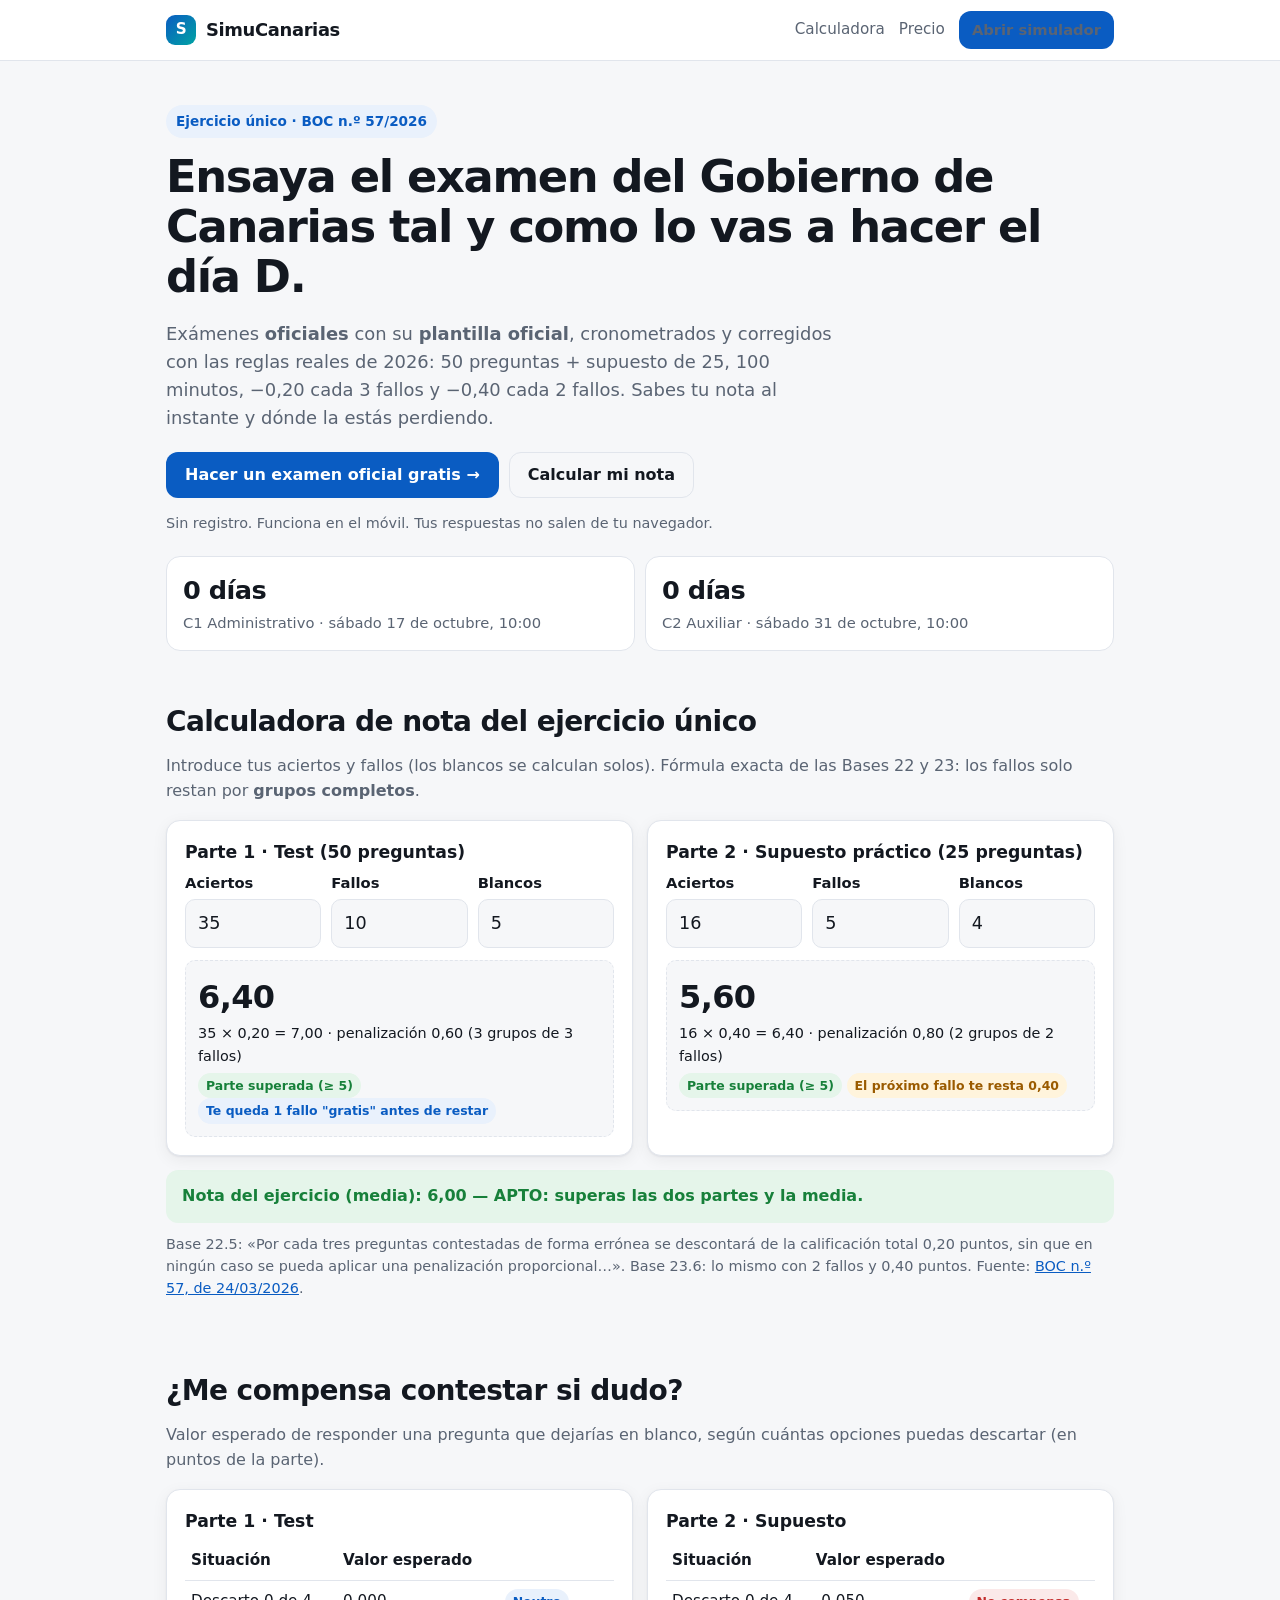
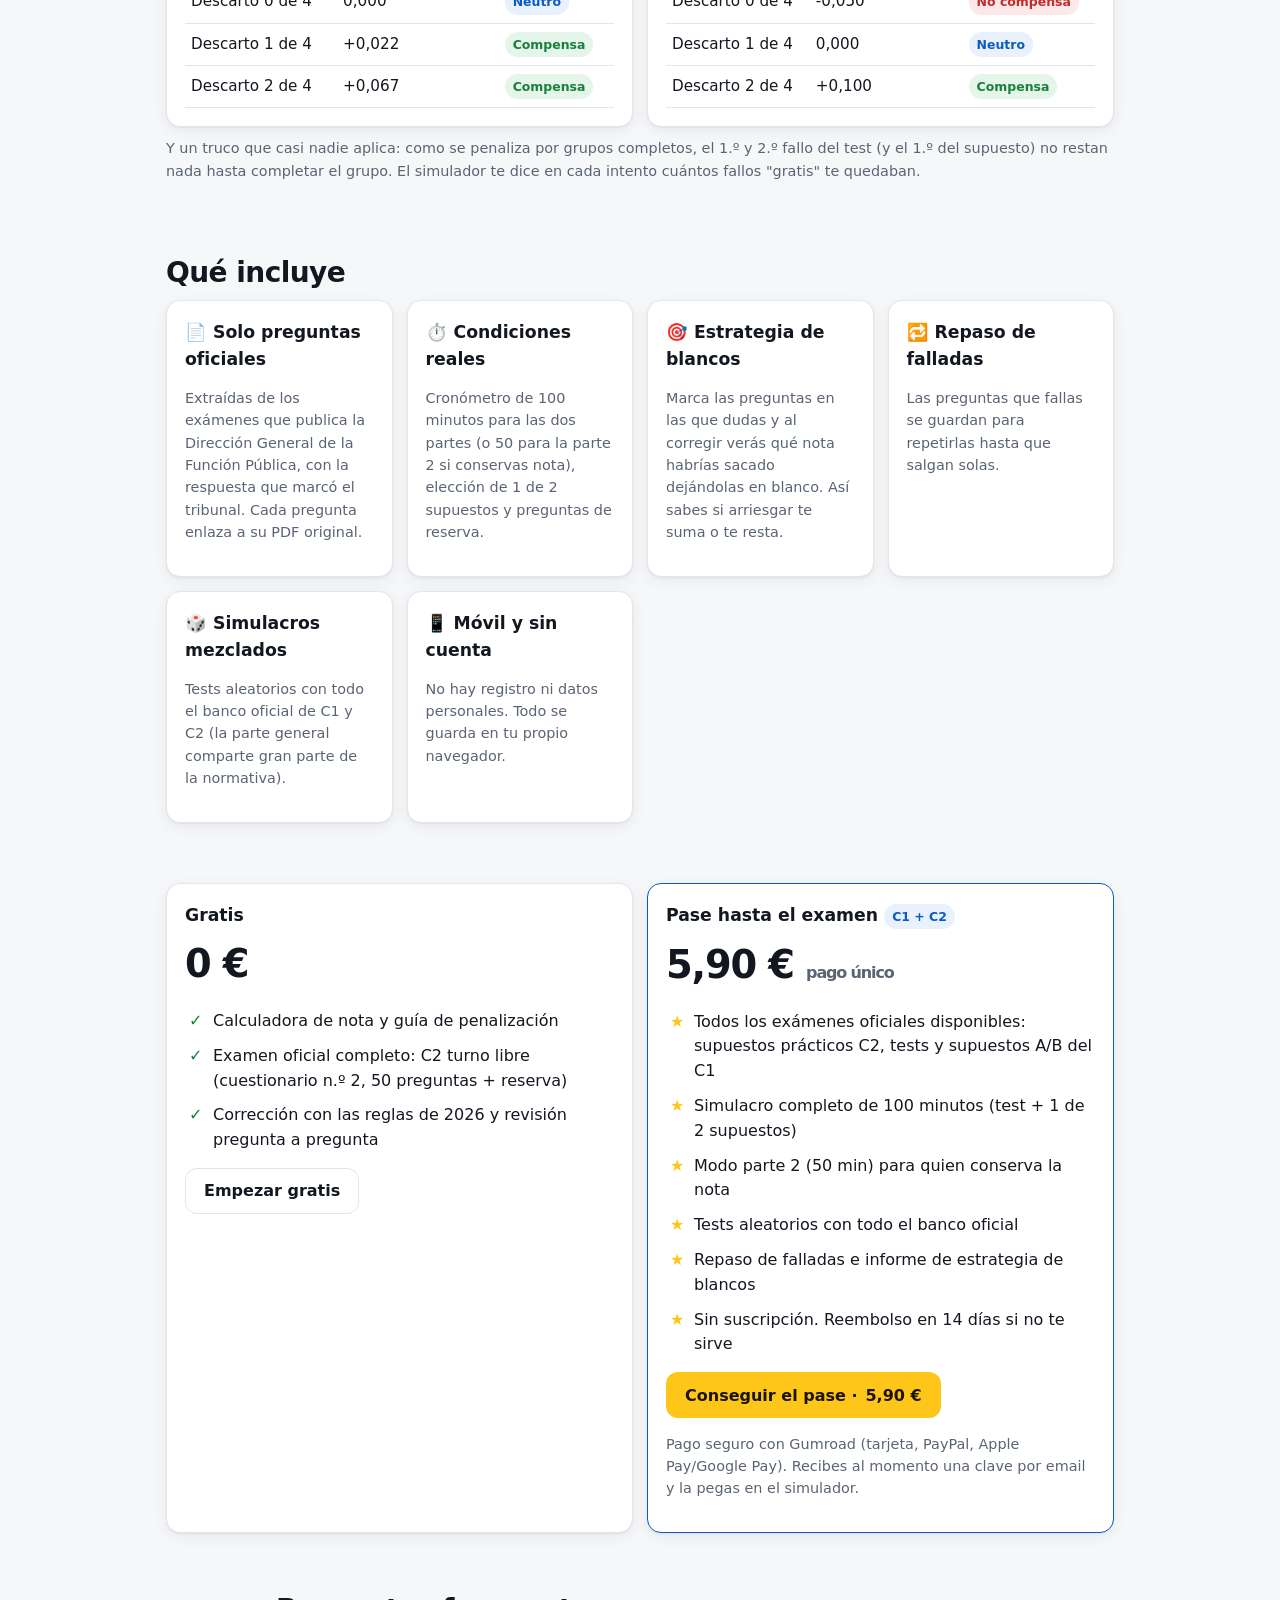
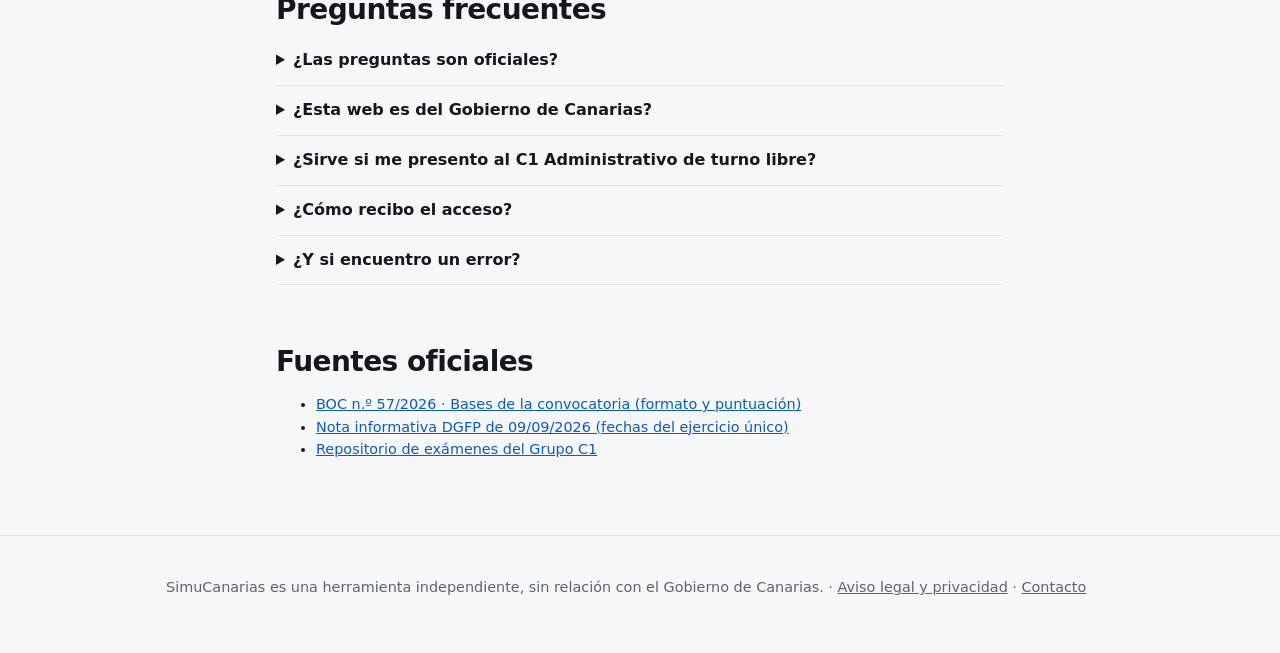
==== index.html @ 21f4b646 "SimuCanarias: simulador del ejercicio único (C1/C2 Gobierno de Canarias)" ====
<!doctype html>
<html lang="es">
<head>
<meta charset="utf-8">
<meta name="viewport" content="width=device-width, initial-scale=1">
<title>SimuCanarias · Simulacro y calculadora de nota del ejercicio único (C1 y C2 Gobierno de Canarias 2026)</title>
<meta name="description" content="Practica con exámenes oficiales del Gobierno de Canarias corregidos con las reglas reales de 2026 (BOC 57/2026): 50+25 preguntas, 100 minutos, penalización por grupos de fallos. Calculadora de nota gratis.">
<meta property="og:title" content="SimuCanarias · Simulacro del ejercicio único C1/C2 Gobierno de Canarias">
<meta property="og:description" content="Exámenes oficiales con su plantilla oficial, corregidos con las reglas reales de 2026. Calculadora de nota gratis.">
<meta property="og:type" content="website">
<meta property="og:image" content="og.png">
<link rel="icon" href="data:image/svg+xml,%3Csvg xmlns='http://www.w3.org/2000/svg' viewBox='0 0 32 32'%3E%3Crect width='32' height='32' rx='8' fill='%230a5cc2'/%3E%3Ctext x='16' y='22' font-size='16' text-anchor='middle' fill='white' font-family='Arial' font-weight='bold'%3ES%3C/text%3E%3C/svg%3E">
<link rel="stylesheet" href="assets/style.css">
</head>
<body>
<header class="site">
  <div class="wrap">
    <a class="logo" href="./"><span class="logo-mark">S</span>SimuCanarias</a>
    <nav class="top">
      <a href="#calculadora" class="hide-sm">Calculadora</a>
      <a href="#precio" class="hide-sm">Precio</a>
      <a class="btn small" href="simulador.html">Abrir simulador</a>
    </nav>
  </div>
</header>

<main>
  <section class="hero">
    <div class="wrap">
      <span class="eyebrow">Ejercicio único · BOC n.º 57/2026</span>
      <h1>Ensaya el examen del Gobierno de Canarias tal y como lo vas a hacer el día D.</h1>
      <p class="lead">Exámenes <strong>oficiales</strong> con su <strong>plantilla oficial</strong>, cronometrados y corregidos con las reglas reales de 2026: 50 preguntas + supuesto de 25, 100 minutos, −0,20 cada 3 fallos y −0,40 cada 2 fallos. Sabes tu nota al instante y dónde la estás perdiendo.</p>
      <div class="cta-row">
        <a class="btn" id="cta-free" href="simulador.html">Hacer un examen oficial gratis →</a>
        <a class="btn ghost" href="#calculadora">Calcular mi nota</a>
      </div>
      <p class="small muted">Sin registro. Funciona en el móvil. Tus respuestas no salen de tu navegador.</p>
      <div class="countdowns" id="countdowns"></div>
    </div>
  </section>

  <section class="block" id="calculadora">
    <div class="wrap">
      <h2>Calculadora de nota del ejercicio único</h2>
      <p class="muted">Introduce tus aciertos y fallos (los blancos se calculan solos). Fórmula exacta de las Bases 22 y 23: los fallos solo restan por <strong>grupos completos</strong>.</p>
      <div class="grid2">
        <div class="card calc">
          <h3>Parte 1 · Test (50 preguntas)</h3>
          <div class="row">
            <div><label for="a1">Aciertos</label><input id="a1" type="number" min="0" max="50" value="35" inputmode="numeric"></div>
            <div><label for="f1">Fallos</label><input id="f1" type="number" min="0" max="50" value="10" inputmode="numeric"></div>
            <div><label>Blancos</label><input id="b1" type="number" disabled></div>
          </div>
          <div class="out" id="o1"></div>
        </div>
        <div class="card calc">
          <h3>Parte 2 · Supuesto práctico (25 preguntas)</h3>
          <div class="row">
            <div><label for="a2">Aciertos</label><input id="a2" type="number" min="0" max="25" value="16" inputmode="numeric"></div>
            <div><label for="f2">Fallos</label><input id="f2" type="number" min="0" max="25" value="5" inputmode="numeric"></div>
            <div><label>Blancos</label><input id="b2" type="number" disabled></div>
          </div>
          <div class="out" id="o2"></div>
        </div>
      </div>
      <div class="verdict" id="verdict"></div>
      <p class="small muted" style="margin-top:10px">Base 22.5: «Por cada tres preguntas contestadas de forma errónea se descontará de la calificación total 0,20 puntos, sin que en ningún caso se pueda aplicar una penalización proporcional…». Base 23.6: lo mismo con 2 fallos y 0,40 puntos. Fuente: <a href="https://sede.gobiernodecanarias.org/boc/boc-a-2026-057-948.pdf" target="_blank" rel="noopener">BOC n.º 57, de 24/03/2026</a>.</p>
    </div>
  </section>

  <section class="block">
    <div class="wrap">
      <h2>¿Me compensa contestar si dudo?</h2>
      <p class="muted">Valor esperado de responder una pregunta que dejarías en blanco, según cuántas opciones puedas descartar (en puntos de la parte).</p>
      <div class="grid2">
        <div class="card"><h3>Parte 1 · Test</h3><table class="ev" id="ev1"></table></div>
        <div class="card"><h3>Parte 2 · Supuesto</h3><table class="ev" id="ev2"></table></div>
      </div>
      <p class="small muted" style="margin-top:10px">Y un truco que casi nadie aplica: como se penaliza por grupos completos, el 1.º y 2.º fallo del test (y el 1.º del supuesto) no restan nada hasta completar el grupo. El simulador te dice en cada intento cuántos fallos "gratis" te quedaban.</p>
    </div>
  </section>

  <section class="block">
    <div class="wrap">
      <h2>Qué incluye</h2>
      <div class="grid3">
        <div class="card"><h3>📄 Solo preguntas oficiales</h3><p class="muted small">Extraídas de los exámenes que publica la Dirección General de la Función Pública, con la respuesta que marcó el tribunal. Cada pregunta enlaza a su PDF original.</p></div>
        <div class="card"><h3>⏱️ Condiciones reales</h3><p class="muted small">Cronómetro de 100 minutos para las dos partes (o 50 para la parte 2 si conservas nota), elección de 1 de 2 supuestos y preguntas de reserva.</p></div>
        <div class="card"><h3>🎯 Estrategia de blancos</h3><p class="muted small">Marca las preguntas en las que dudas y al corregir verás qué nota habrías sacado dejándolas en blanco. Así sabes si arriesgar te suma o te resta.</p></div>
        <div class="card"><h3>🔁 Repaso de falladas</h3><p class="muted small">Las preguntas que fallas se guardan para repetirlas hasta que salgan solas.</p></div>
        <div class="card"><h3>🎲 Simulacros mezclados</h3><p class="muted small">Tests aleatorios con todo el banco oficial de C1 y C2 (la parte general comparte gran parte de la normativa).</p></div>
        <div class="card"><h3>📱 Móvil y sin cuenta</h3><p class="muted small">No hay registro ni datos personales. Todo se guarda en tu propio navegador.</p></div>
      </div>
    </div>
  </section>

  <section class="block" id="precio">
    <div class="wrap">
      <div class="grid2">
        <div class="card">
          <h3>Gratis</h3>
          <div class="price">0 €</div>
          <ul class="check">
            <li>Calculadora de nota y guía de penalización</li>
            <li>Examen oficial completo: C2 turno libre (cuestionario n.º 2, 50 preguntas + reserva)</li>
            <li>Corrección con las reglas de 2026 y revisión pregunta a pregunta</li>
          </ul>
          <a class="btn ghost" href="simulador.html">Empezar gratis</a>
        </div>
        <div class="card" style="border-color:var(--brand)">
          <h3>Pase hasta el examen <span class="tag">C1 + C2</span></h3>
          <div class="price"><span class="js-price">5,90 €</span> <small>pago único</small></div>
          <ul class="check lock">
            <li>Todos los exámenes oficiales disponibles: supuestos prácticos C2, tests y supuestos A/B del C1</li>
            <li>Simulacro completo de 100 minutos (test + 1 de 2 supuestos)</li>
            <li>Modo parte 2 (50 min) para quien conserva la nota</li>
            <li>Tests aleatorios con todo el banco oficial</li>
            <li>Repaso de falladas e informe de estrategia de blancos</li>
            <li>Sin suscripción. Reembolso en 14 días si no te sirve</li>
          </ul>
          <a class="btn sun js-buy" href="#">Conseguir el pase · <span class="js-price">5,90 €</span></a>
          <p class="small muted">Pago seguro con Gumroad (tarjeta, PayPal, Apple Pay/Google Pay). Recibes al momento una clave por email y la pegas en el simulador.</p>
        </div>
      </div>
    </div>
  </section>

  <section class="block">
    <div class="wrap narrow">
      <h2>Preguntas frecuentes</h2>
      <details class="faq"><summary>¿Las preguntas son oficiales?</summary><p>Sí. Solo usamos exámenes publicados por la Dirección General de la Función Pública del Gobierno de Canarias, con la respuesta correcta según el tribunal. Cada pregunta indica de qué examen sale y enlaza al PDF. Si la normativa ha cambiado después, la respuesta oficial puede no coincidir con la ley vigente: tenlo presente y avísanos si ves algo.</p></details>
      <details class="faq"><summary>¿Esta web es del Gobierno de Canarias?</summary><p>No. Es una herramienta independiente sin relación con el Gobierno de Canarias. Los PDFs oficiales son gratuitos en su web; aquí pagas por el simulador (cronómetro, corrección con las reglas de 2026, estadísticas y repaso), no por las preguntas.</p></details>
      <details class="faq"><summary>¿Sirve si me presento al C1 Administrativo de turno libre?</summary><p>Sí para practicar el formato, la gestión del tiempo y la normativa común. Los exámenes C1 publicados son de promoción interna, así que no cubren todo el temario de turno libre. No te vendemos humo: es un simulador de condiciones reales, no un temario.</p></details>
      <details class="faq"><summary>¿Cómo recibo el acceso?</summary><p>Al pagar en Gumroad recibes una clave de licencia por email (también la verás en la pantalla de compra). Abre el simulador, pulsa «Tengo una clave» y pégala. Funciona en varios dispositivos.</p></details>
      <details class="faq"><summary>¿Y si encuentro un error?</summary><p>Escríbenos indicando la pregunta. Lo corregimos el mismo día y, si eres cliente y te ha hecho perder tiempo, te devolvemos el dinero.</p></details>
    </div>
  </section>

  <section class="block">
    <div class="wrap narrow">
      <h2>Fuentes oficiales</h2>
      <ul class="small" id="sources">
        <li><a href="https://sede.gobiernodecanarias.org/boc/boc-a-2026-057-948.pdf" target="_blank" rel="noopener">BOC n.º 57/2026 · Bases de la convocatoria (formato y puntuación)</a></li>
        <li><a href="https://www.gobiernodecanarias.org/administracionespublicas/funcionpublica/docs_web/procesos_selectivos/procesos_2026/nota_informa_ejec_unico_C211L26_C211I26_C111L26_C111I26_E711L26_09092026.pdf" target="_blank" rel="noopener">Nota informativa DGFP de 09/09/2026 (fechas del ejercicio único)</a></li>
        <li><a href="https://www.gobiernodecanarias.org/administracionespublicas/funcionpublica/acceso/examenes/Repositorio-de-Examenes-del-Grupo-C1/" target="_blank" rel="noopener">Repositorio de exámenes del Grupo C1</a></li>
      </ul>
    </div>
  </section>
</main>

<footer class="site">
  <div class="wrap">
    <p>SimuCanarias es una herramienta independiente, sin relación con el Gobierno de Canarias. · <a href="aviso-legal.html">Aviso legal y privacidad</a> · <a href="#" class="js-mail">Contacto</a></p>
  </div>
</footer>

<script src="assets/config.js"></script>
<script src="assets/scoring.js"></script>
<script>
(function () {
  const C = window.SIMU_CONFIG, S = window.Scoring, $ = (id) => document.getElementById(id);
  document.querySelectorAll('.js-price').forEach(e => e.textContent = C.price);
  document.querySelectorAll('.js-buy').forEach(a => a.href = C.gumroadUrl);
  document.querySelectorAll('.js-mail').forEach(a => a.href = 'mailto:' + C.contactEmail + '?subject=SimuCanarias');
  $('cta-free').href = 'simulador.html#/exam/' + C.freeExam;

  // Countdowns
  const t = new Date(), today = Date.UTC(t.getFullYear(), t.getMonth(), t.getDate());
  $('countdowns').innerHTML = Object.values(C.examDates).map(d => {
    const [y, m, dd] = d.iso.slice(0, 10).split('-').map(Number);
    const days = Math.max(0, Math.round((Date.UTC(y, m - 1, dd) - today) / 864e5));
    return `<div class="count"><b>${days} días</b><span>${d.label} · ${d.text}</span></div>`;
  }).join('');

  // Calculator
  const clamp = (v, max) => Math.max(0, Math.min(max, parseInt(v, 10) || 0));
  function part(kind, a, f, b, out, n) {
    let A = clamp($(a).value, n), F = clamp($(f).value, n - A);
    $(b).value = n - A - F;
    const r = S.score(kind, A, F, n);
    const g = S.RULES[kind].group;
    $(out).innerHTML = `<div class="big">${S.fmt(r.mark)}</div>
      <div class="small">${A} × ${S.fmt(r.value)} = ${S.fmt(A * r.value)} · penalización ${S.fmt(r.penalty)} (${r.groups} grupo${r.groups === 1 ? '' : 's'} de ${g} fallos)</div>
      <div class="small" style="margin-top:6px">${r.pass ? '<span class="tag ok">Parte superada (≥ 5)</span>' : '<span class="tag bad">No llega a 5</span>'}
      ${r.nextWrongCost ? `<span class="tag warn">El próximo fallo te resta ${S.fmt(r.nextWrongCost)}</span>` : `<span class="tag">${r.freeWrongsLeft === 1 ? 'Te queda 1 fallo' : `Te quedan ${r.freeWrongsLeft} fallos`} "gratis" antes de restar</span>`}</div>`;
    return r;
  }
  function calc() {
    const r1 = part('general', 'a1', 'f1', 'b1', 'o1', 50);
    const r2 = part('practico', 'a2', 'f2', 'b2', 'o2', 25);
    const e = S.exercise(r1.mark, r2.mark);
    const v = $('verdict');
    v.className = 'verdict ' + (e.pass ? 'ok' : 'bad');
    v.textContent = `Nota del ejercicio (media): ${S.fmt(e.mean)} — ${e.pass ? 'APTO: superas las dos partes y la media.' : 'NO APTO: necesitas al menos 5 en cada parte y de media.'}`;
  }
  ['a1', 'f1', 'a2', 'f2'].forEach(id => $(id).addEventListener('input', calc));
  calc();

  // EV tables
  function ev(kind, el) {
    const rows = [0, 1, 2].map(k => {
      let v = S.guessEV(kind, k); if (Math.abs(v) < 0.0005) v = 0;
      const verdict = Math.abs(v) < 0.0005 ? '<span class="tag">Neutro</span>' : v > 0 ? '<span class="tag ok">Compensa</span>' : '<span class="tag bad">No compensa</span>';
      return `<tr><td>Descarto ${k} de 4</td><td>${v > 0 ? '+' : ''}${S.fmt(v, 3)}</td><td>${verdict}</td></tr>`;
    }).join('');
    $(el).innerHTML = `<tr><th>Situación</th><th>Valor esperado</th><th></th></tr>${rows}`;
  }
  ev('general', 'ev1'); ev('practico', 'ev2');
})();
</script>
</body>
</html>
---- assets/style.css ----
:root {
  --bg: #f6f7f9; --fg: #131820; --muted: #5a6473; --card: #ffffff; --line: #e1e5ec;
  --brand: #0a5cc2; --brand-2: #0a4796; --brand-ink: #ffffff; --soft: #e9f1fc;
  --ok: #17803a; --ok-soft: #e5f5ea; --bad: #c42b2b; --bad-soft: #fbe9e9;
  --warn: #9a5b00; --warn-soft: #fff4dc; --sun: #ffc61a;
  --radius: 14px; --shadow: 0 1px 2px rgba(16,24,40,.06), 0 4px 16px rgba(16,24,40,.06);
}
@media (prefers-color-scheme: dark) {
  :root:not([data-theme="light"]) {
    --bg: #0e1218; --fg: #e8ecf2; --muted: #9aa5b5; --card: #161b23; --line: #2a313c;
    --brand: #4d9bff; --brand-2: #79b3ff; --brand-ink: #071222; --soft: #14243a;
    --ok: #4cc472; --ok-soft: #12291b; --bad: #ff6b6b; --bad-soft: #321616;
    --warn: #ffb547; --warn-soft: #30230c; --shadow: none;
  }
}
* { box-sizing: border-box; }
html { -webkit-text-size-adjust: 100%; }
body {
  margin: 0; background: var(--bg); color: var(--fg);
  font: 16px/1.55 system-ui, -apple-system, "Segoe UI", Roboto, "Helvetica Neue", Arial, sans-serif;
}
a { color: var(--brand); }
img { max-width: 100%; }
.wrap { max-width: 980px; margin: 0 auto; padding: 0 16px; }
.narrow { max-width: 760px; }
header.site { border-bottom: 1px solid var(--line); background: var(--card); }
header.site .wrap { display: flex; align-items: center; justify-content: space-between; gap: 12px; min-height: 60px; }
.logo { display: flex; align-items: center; gap: 10px; font-weight: 800; letter-spacing: -.02em; color: var(--fg); text-decoration: none; font-size: 1.12rem; }
.logo-mark { width: 30px; height: 30px; border-radius: 9px; background: linear-gradient(135deg, var(--brand), #00a3a3); display: grid; place-items: center; color: #fff; font-size: .95rem; }
nav.top { display: flex; gap: 14px; align-items: center; font-size: .95rem; }
nav.top a { text-decoration: none; color: var(--muted); }
nav.top a:hover { color: var(--fg); }
.btn {
  display: inline-flex; align-items: center; justify-content: center; gap: 8px;
  padding: 12px 18px; border-radius: 12px; border: 1px solid transparent;
  background: var(--brand); color: var(--brand-ink); font-weight: 700; font-size: 1rem;
  text-decoration: none; cursor: pointer; min-height: 46px; line-height: 1.2;
}
.btn:hover { background: var(--brand-2); }
.btn.ghost { background: transparent; color: var(--fg); border-color: var(--line); }
.btn.ghost:hover { background: var(--soft); }
.btn.small { padding: 8px 12px; min-height: 38px; font-size: .92rem; }
.btn.sun { background: var(--sun); color: #1b1400; }
.btn.sun:hover { filter: brightness(.96); }
.btn[disabled] { opacity: .55; cursor: not-allowed; }
.hero { padding: 44px 0 24px; }
.eyebrow { display: inline-flex; gap: 8px; align-items: center; font-size: .85rem; font-weight: 700; color: var(--brand); background: var(--soft); padding: 6px 10px; border-radius: 999px; }
h1 { font-size: clamp(1.8rem, 4.6vw, 2.8rem); line-height: 1.12; letter-spacing: -.03em; margin: 14px 0 12px; }
h2 { font-size: clamp(1.35rem, 3vw, 1.75rem); letter-spacing: -.02em; margin: 0 0 10px; line-height: 1.2; }
h3 { font-size: 1.08rem; margin: 0 0 6px; }
.lead { font-size: 1.12rem; color: var(--muted); max-width: 680px; }
.cta-row { display: flex; flex-wrap: wrap; gap: 10px; margin: 20px 0 8px; }
.countdowns { display: grid; grid-template-columns: repeat(auto-fit, minmax(200px, 1fr)); gap: 10px; margin-top: 22px; }
.count { background: var(--card); border: 1px solid var(--line); border-radius: var(--radius); padding: 14px 16px; }
.count b { font-size: 1.6rem; display: block; letter-spacing: -.02em; }
.count span { color: var(--muted); font-size: .92rem; }
section.block { padding: 30px 0; }
.card { background: var(--card); border: 1px solid var(--line); border-radius: var(--radius); padding: 18px; box-shadow: var(--shadow); }
.grid2 { display: grid; grid-template-columns: repeat(auto-fit, minmax(260px, 1fr)); gap: 14px; }
.grid3 { display: grid; grid-template-columns: repeat(auto-fit, minmax(220px, 1fr)); gap: 14px; }
.muted { color: var(--muted); }
.small { font-size: .9rem; }
.tag { display: inline-block; font-size: .78rem; font-weight: 700; padding: 3px 8px; border-radius: 999px; background: var(--soft); color: var(--brand); }
.tag.ok { background: var(--ok-soft); color: var(--ok); }
.tag.bad { background: var(--bad-soft); color: var(--bad); }
.tag.warn { background: var(--warn-soft); color: var(--warn); }
.calc label { display: block; font-weight: 600; font-size: .92rem; margin-bottom: 4px; }
.calc input[type=number] {
  width: 100%; font: inherit; font-size: 1.1rem; padding: 10px 12px; border-radius: 10px;
  border: 1px solid var(--line); background: var(--bg); color: var(--fg); min-height: 46px;
}
.calc .row { display: grid; grid-template-columns: 1fr 1fr 1fr; gap: 10px; }
.calc .out { margin-top: 12px; padding: 12px; border-radius: 10px; background: var(--bg); border: 1px dashed var(--line); }
.big { font-size: 2rem; font-weight: 800; letter-spacing: -.02em; }
.verdict { margin-top: 14px; padding: 14px 16px; border-radius: 12px; font-weight: 700; }
.verdict.ok { background: var(--ok-soft); color: var(--ok); }
.verdict.bad { background: var(--bad-soft); color: var(--bad); }
table.ev { width: 100%; border-collapse: collapse; font-size: .95rem; }
table.ev th, table.ev td { text-align: left; padding: 8px 6px; border-bottom: 1px solid var(--line); }
.price { font-size: 2.4rem; font-weight: 800; letter-spacing: -.03em; }
.price small { font-size: 1rem; font-weight: 600; color: var(--muted); }
ul.check { list-style: none; padding: 0; margin: 10px 0; }
ul.check li { padding: 5px 0 5px 28px; position: relative; }
ul.check li::before { content: "✓"; position: absolute; left: 4px; color: var(--ok); font-weight: 800; }
ul.lock li::before { content: "★"; color: var(--sun); }
details.faq { border-bottom: 1px solid var(--line); padding: 12px 0; }
details.faq summary { cursor: pointer; font-weight: 700; }
footer.site { border-top: 1px solid var(--line); padding: 26px 0 40px; color: var(--muted); font-size: .9rem; margin-top: 30px; }
footer.site a { color: var(--muted); }
.notice { background: var(--warn-soft); color: var(--warn); border-radius: 12px; padding: 10px 14px; font-size: .92rem; }

/* ---------- Simulator ---------- */
.bar { position: sticky; top: 0; z-index: 20; background: var(--card); border-bottom: 1px solid var(--line); }
.bar .wrap { display: flex; align-items: center; gap: 10px; min-height: 58px; flex-wrap: wrap; padding-top: 6px; padding-bottom: 6px; }
.timer { font-variant-numeric: tabular-nums; font-weight: 800; font-size: 1.15rem; padding: 6px 10px; border-radius: 10px; background: var(--soft); }
.timer.low { background: var(--bad-soft); color: var(--bad); }
.spacer { flex: 1; }
.tabs { display: flex; gap: 6px; flex-wrap: wrap; }
.tab { padding: 8px 12px; border-radius: 10px; border: 1px solid var(--line); background: var(--card); color: var(--fg); cursor: pointer; font-weight: 600; font-size: .92rem; }
.tab.on { background: var(--brand); color: var(--brand-ink); border-color: var(--brand); }
.q { background: var(--card); border: 1px solid var(--line); border-radius: var(--radius); padding: 16px; margin: 12px 0; scroll-margin-top: 80px; }
.q .qhead { display: flex; justify-content: space-between; gap: 10px; align-items: flex-start; }
.q .num { font-weight: 800; color: var(--brand); margin-right: 6px; }
.q .stem { margin: 0 0 10px; white-space: pre-line; }
.opt {
  display: flex; gap: 10px; align-items: flex-start; width: 100%; text-align: left; font: inherit; color: var(--fg);
  background: var(--bg); border: 1px solid var(--line); border-radius: 10px; padding: 10px 12px; margin: 6px 0; cursor: pointer; min-height: 44px;
}
.opt:hover { border-color: var(--brand); }
.opt .l { font-weight: 800; min-width: 18px; }
.opt.sel { border-color: var(--brand); background: var(--soft); box-shadow: inset 0 0 0 1px var(--brand); }
.opt.right { border-color: var(--ok); background: var(--ok-soft); }
.opt.wrong { border-color: var(--bad); background: var(--bad-soft); }
.opt[disabled] { cursor: default; }
.doubt { border: 1px solid var(--line); background: var(--card); color: var(--muted); border-radius: 8px; padding: 4px 8px; font-size: .82rem; cursor: pointer; white-space: nowrap; }
.doubt.on { background: var(--warn-soft); color: var(--warn); border-color: var(--warn); }
.context { white-space: pre-line; background: var(--card); border: 1px solid var(--line); border-left: 4px solid var(--sun); border-radius: var(--radius); padding: 16px; }
.navgrid { display: flex; flex-wrap: wrap; gap: 5px; margin: 10px 0; }
.navgrid a { width: 34px; height: 34px; display: grid; place-items: center; border-radius: 8px; border: 1px solid var(--line); text-decoration: none; color: var(--fg); font-size: .82rem; font-weight: 700; background: var(--card); }
.navgrid a.done { background: var(--brand); color: var(--brand-ink); border-color: var(--brand); }
.navgrid a.dq { box-shadow: inset 0 -3px 0 var(--warn); }
.navgrid a.ok { background: var(--ok-soft); color: var(--ok); border-color: var(--ok); }
.navgrid a.ko { background: var(--bad-soft); color: var(--bad); border-color: var(--bad); }
.list-item { display: flex; align-items: center; justify-content: space-between; gap: 12px; padding: 14px 0; border-bottom: 1px solid var(--line); }
.list-item:last-child { border-bottom: 0; }
.kpis { display: grid; grid-template-columns: repeat(auto-fit, minmax(120px, 1fr)); gap: 10px; margin: 12px 0; }
.kpi { background: var(--bg); border: 1px solid var(--line); border-radius: 12px; padding: 10px 12px; }
.kpi b { display: block; font-size: 1.4rem; }
.kpi span { color: var(--muted); font-size: .85rem; }
.modal-bg { position: fixed; inset: 0; background: rgba(0,0,0,.45); display: none; align-items: center; justify-content: center; padding: 16px; z-index: 50; }
.modal-bg.open { display: flex; }
.modal { background: var(--card); color: var(--fg); border-radius: 16px; max-width: 480px; width: 100%; padding: 20px; border: 1px solid var(--line); }
.modal input { width: 100%; font: inherit; padding: 12px; border-radius: 10px; border: 1px solid var(--line); background: var(--bg); color: var(--fg); margin: 8px 0; }
.src { font-size: .8rem; color: var(--muted); margin-top: 8px; }
.hide { display: none !important; }
@media (max-width: 560px) {
  nav.top .hide-sm { display: none; }
  .calc .row { grid-template-columns: 1fr 1fr; }
}
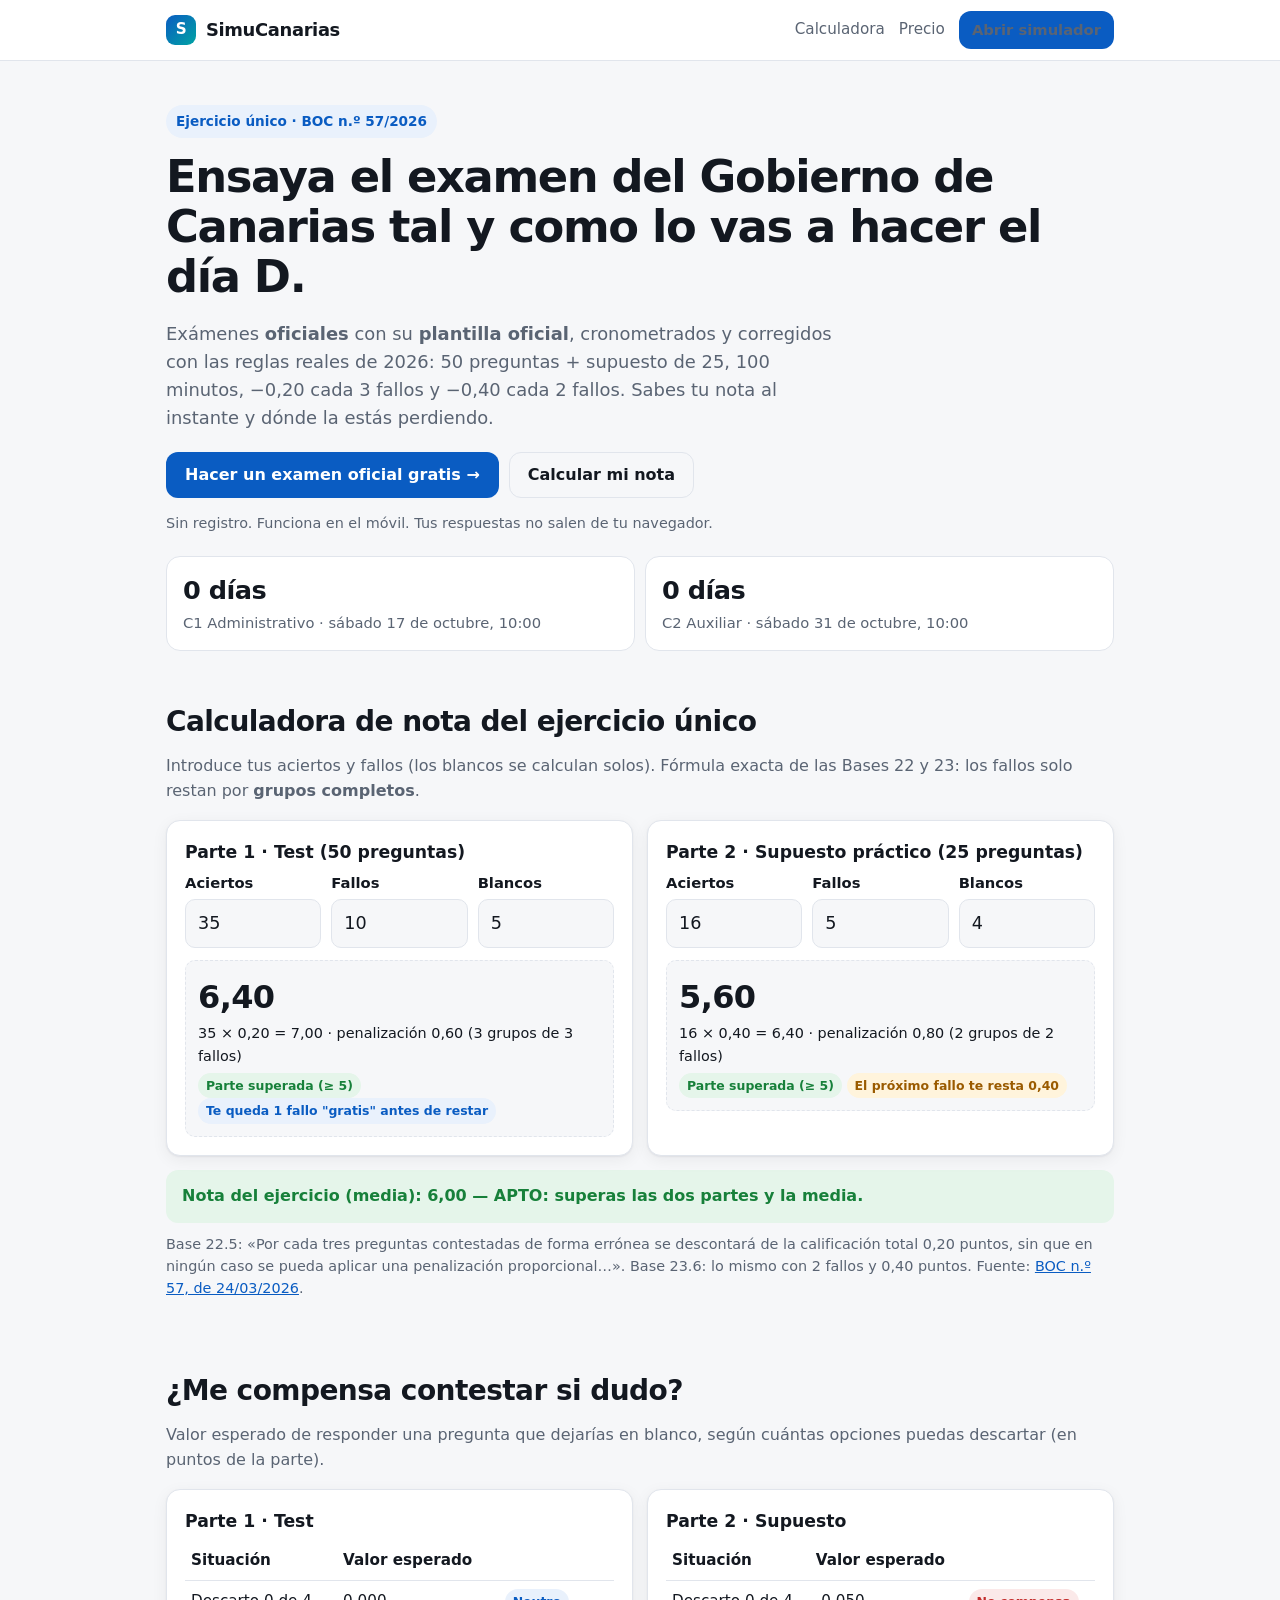
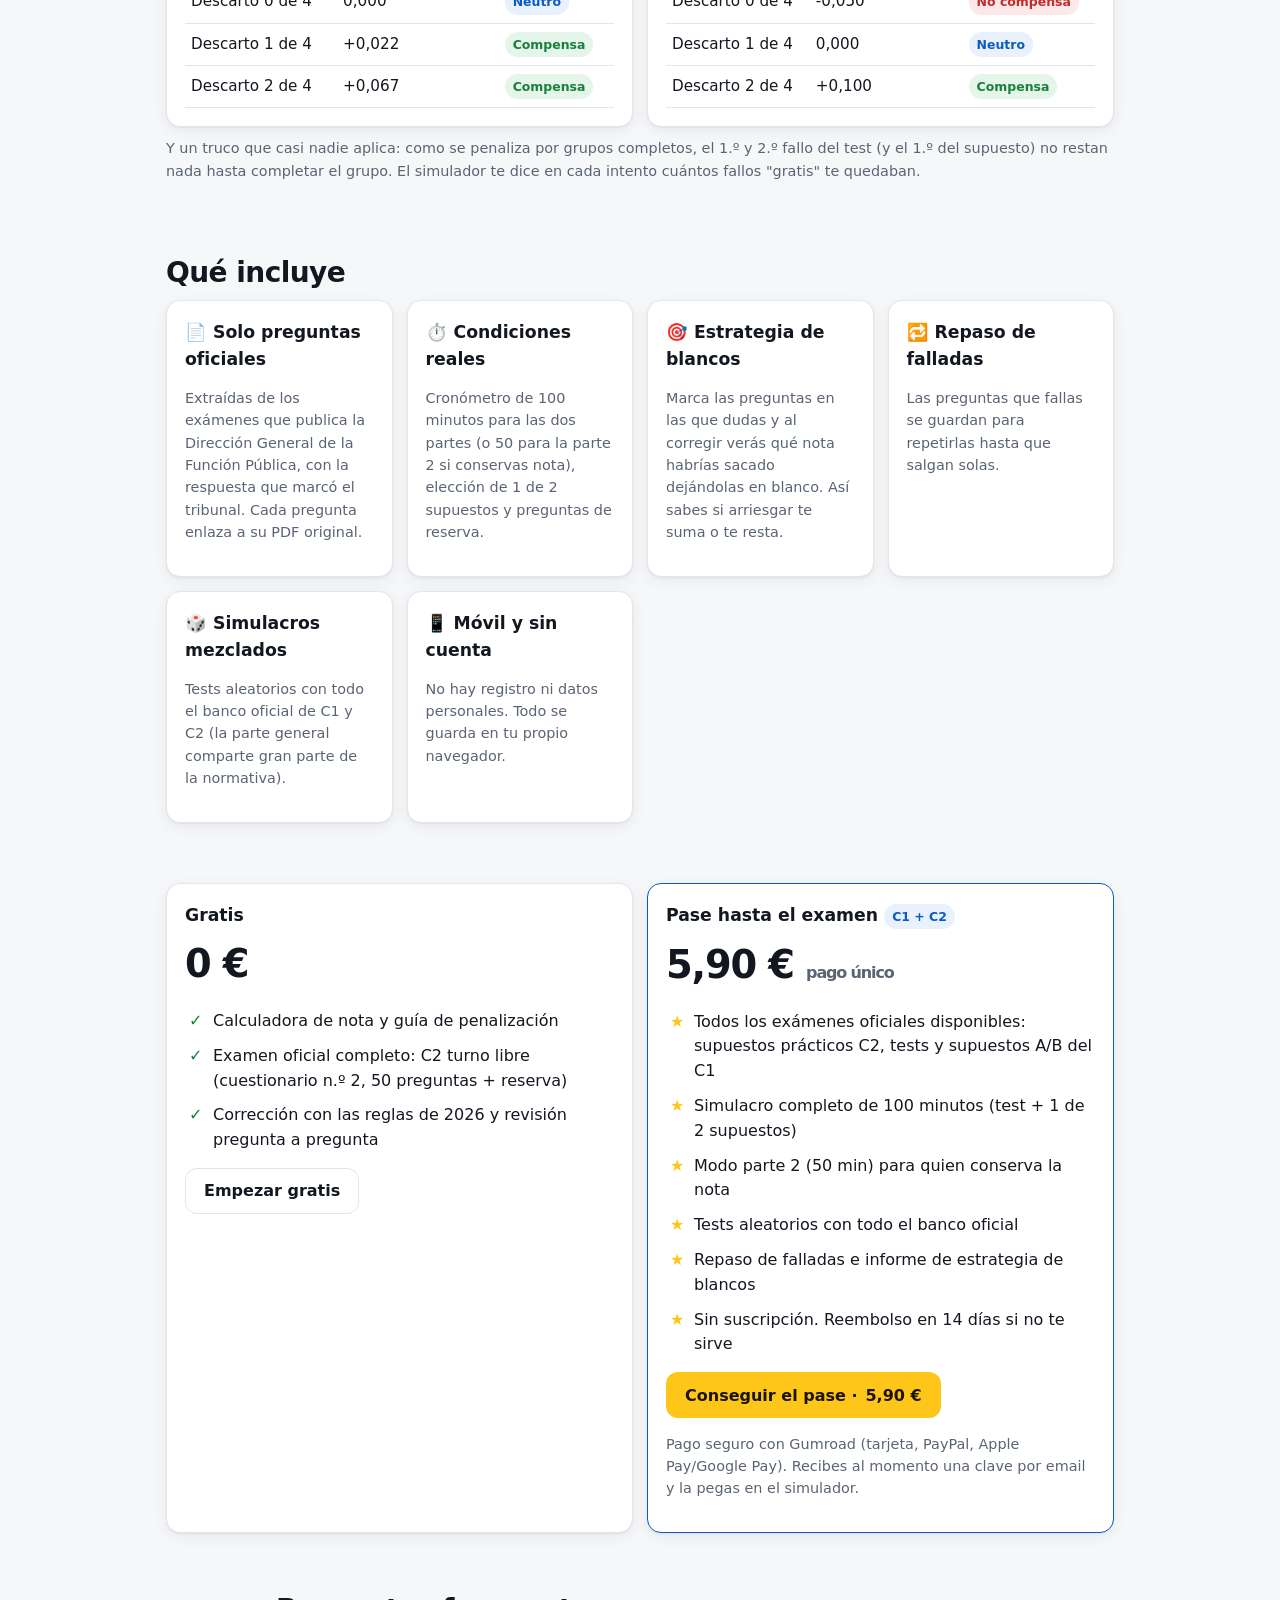
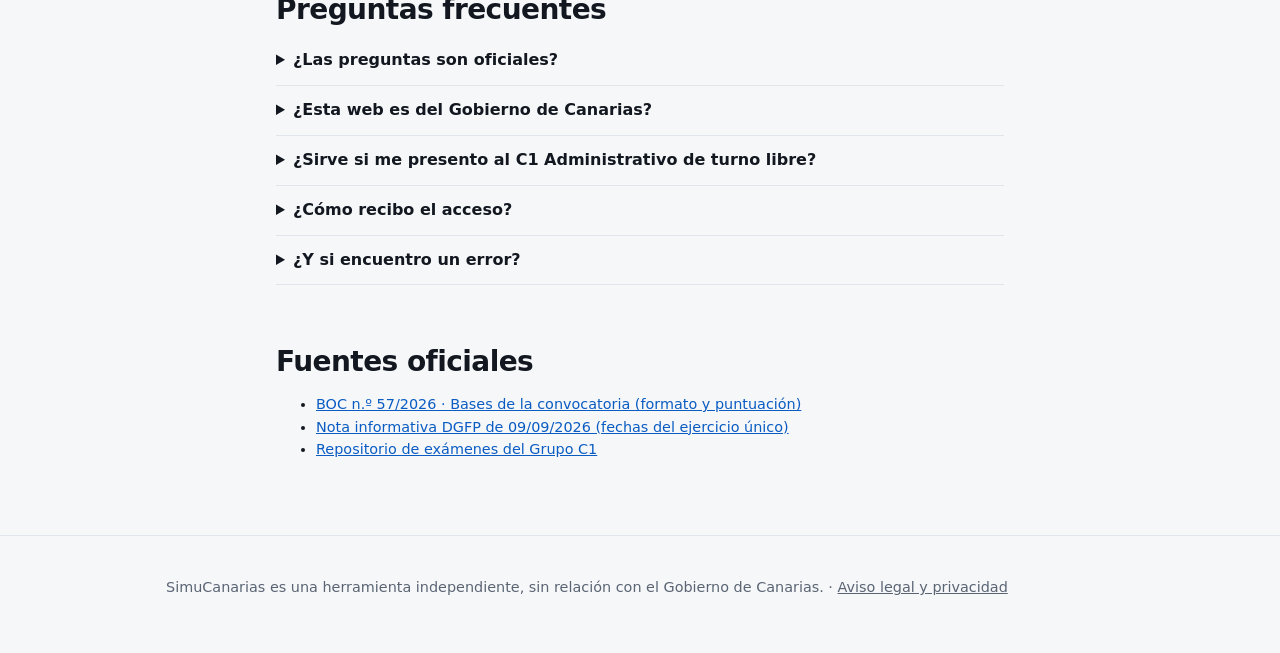
==== commit f465c134: "Remove public contact email" ====
--- a/index.html
+++ b/index.html
@@ -8,7 +8,11 @@
 <meta property="og:title" content="SimuCanarias · Simulacro del ejercicio único C1/C2 Gobierno de Canarias">
 <meta property="og:description" content="Exámenes oficiales con su plantilla oficial, corregidos con las reglas reales de 2026. Calculadora de nota gratis.">
 <meta property="og:type" content="website">
-<meta property="og:image" content="og.png">
+<meta property="og:image" content="https://yasaiiko.github.io/simucanarias/og.png">
+<meta property="og:url" content="https://yasaiiko.github.io/simucanarias/">
+<meta property="og:locale" content="es_ES">
+<meta name="twitter:card" content="summary_large_image">
+<link rel="canonical" href="https://yasaiiko.github.io/simucanarias/">
 <link rel="icon" href="data:image/svg+xml,%3Csvg xmlns='http://www.w3.org/2000/svg' viewBox='0 0 32 32'%3E%3Crect width='32' height='32' rx='8' fill='%230a5cc2'/%3E%3Ctext x='16' y='22' font-size='16' text-anchor='middle' fill='white' font-family='Arial' font-weight='bold'%3ES%3C/text%3E%3C/svg%3E">
 <link rel="stylesheet" href="assets/style.css">
 </head>
@@ -132,7 +136,7 @@
       <details class="faq"><summary>¿Esta web es del Gobierno de Canarias?</summary><p>No. Es una herramienta independiente sin relación con el Gobierno de Canarias. Los PDFs oficiales son gratuitos en su web; aquí pagas por el simulador (cronómetro, corrección con las reglas de 2026, estadísticas y repaso), no por las preguntas.</p></details>
       <details class="faq"><summary>¿Sirve si me presento al C1 Administrativo de turno libre?</summary><p>Sí para practicar el formato, la gestión del tiempo y la normativa común. Los exámenes C1 publicados son de promoción interna, así que no cubren todo el temario de turno libre. No te vendemos humo: es un simulador de condiciones reales, no un temario.</p></details>
       <details class="faq"><summary>¿Cómo recibo el acceso?</summary><p>Al pagar en Gumroad recibes una clave de licencia por email (también la verás en la pantalla de compra). Abre el simulador, pulsa «Tengo una clave» y pégala. Funciona en varios dispositivos.</p></details>
-      <details class="faq"><summary>¿Y si encuentro un error?</summary><p>Escríbenos indicando la pregunta. Lo corregimos el mismo día y, si eres cliente y te ha hecho perder tiempo, te devolvemos el dinero.</p></details>
+      <details class="faq"><summary>¿Y si encuentro un error?</summary><p>Si eres cliente, responde al email de compra de Gumroad indicando la pregunta: lo corregimos el mismo día y, si te ha hecho perder tiempo, te devolvemos el dinero.</p></details>
     </div>
   </section>
 
@@ -150,7 +154,7 @@
 
 <footer class="site">
   <div class="wrap">
-    <p>SimuCanarias es una herramienta independiente, sin relación con el Gobierno de Canarias. · <a href="aviso-legal.html">Aviso legal y privacidad</a> · <a href="#" class="js-mail">Contacto</a></p>
+    <p>SimuCanarias es una herramienta independiente, sin relación con el Gobierno de Canarias. · <a href="aviso-legal.html">Aviso legal y privacidad</a></p>
   </div>
 </footer>
 
@@ -161,7 +165,6 @@
   const C = window.SIMU_CONFIG, S = window.Scoring, $ = (id) => document.getElementById(id);
   document.querySelectorAll('.js-price').forEach(e => e.textContent = C.price);
   document.querySelectorAll('.js-buy').forEach(a => a.href = C.gumroadUrl);
-  document.querySelectorAll('.js-mail').forEach(a => a.href = 'mailto:' + C.contactEmail + '?subject=SimuCanarias');
   $('cta-free').href = 'simulador.html#/exam/' + C.freeExam;
 
   // Countdowns
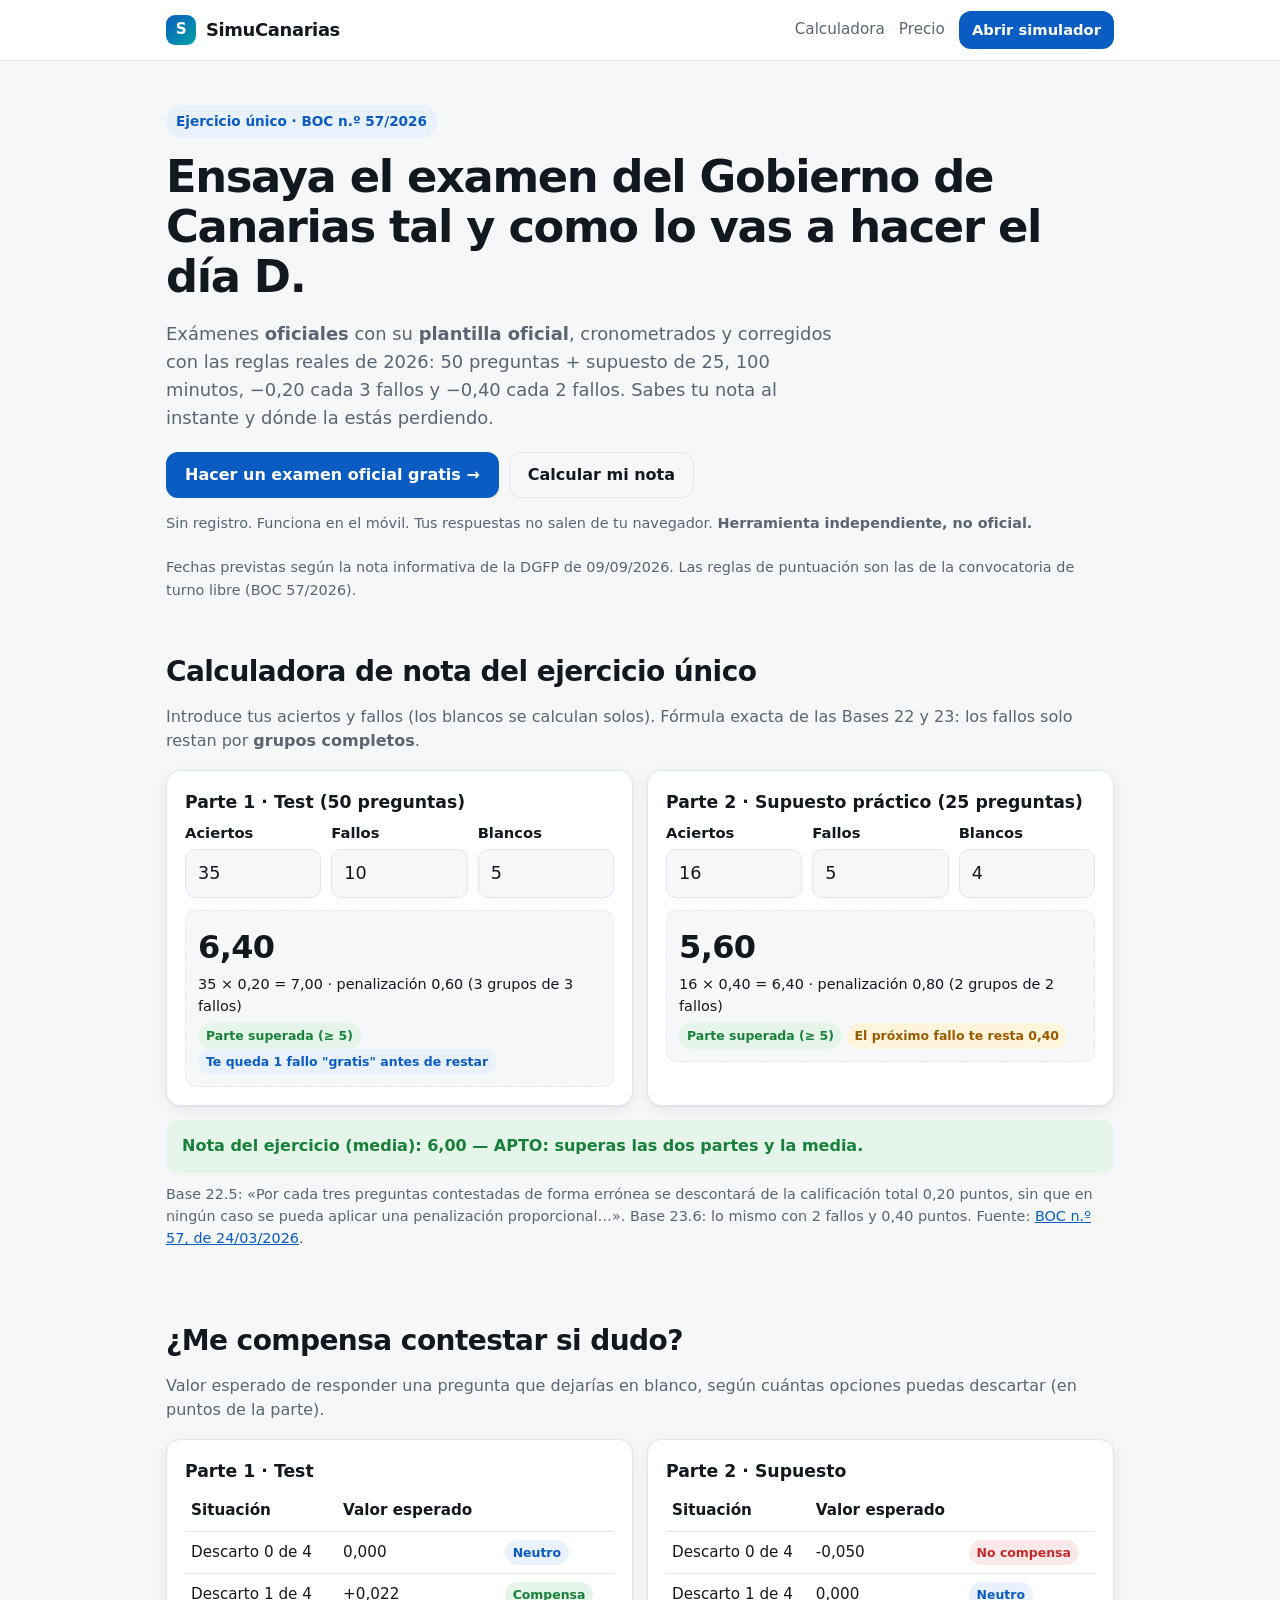
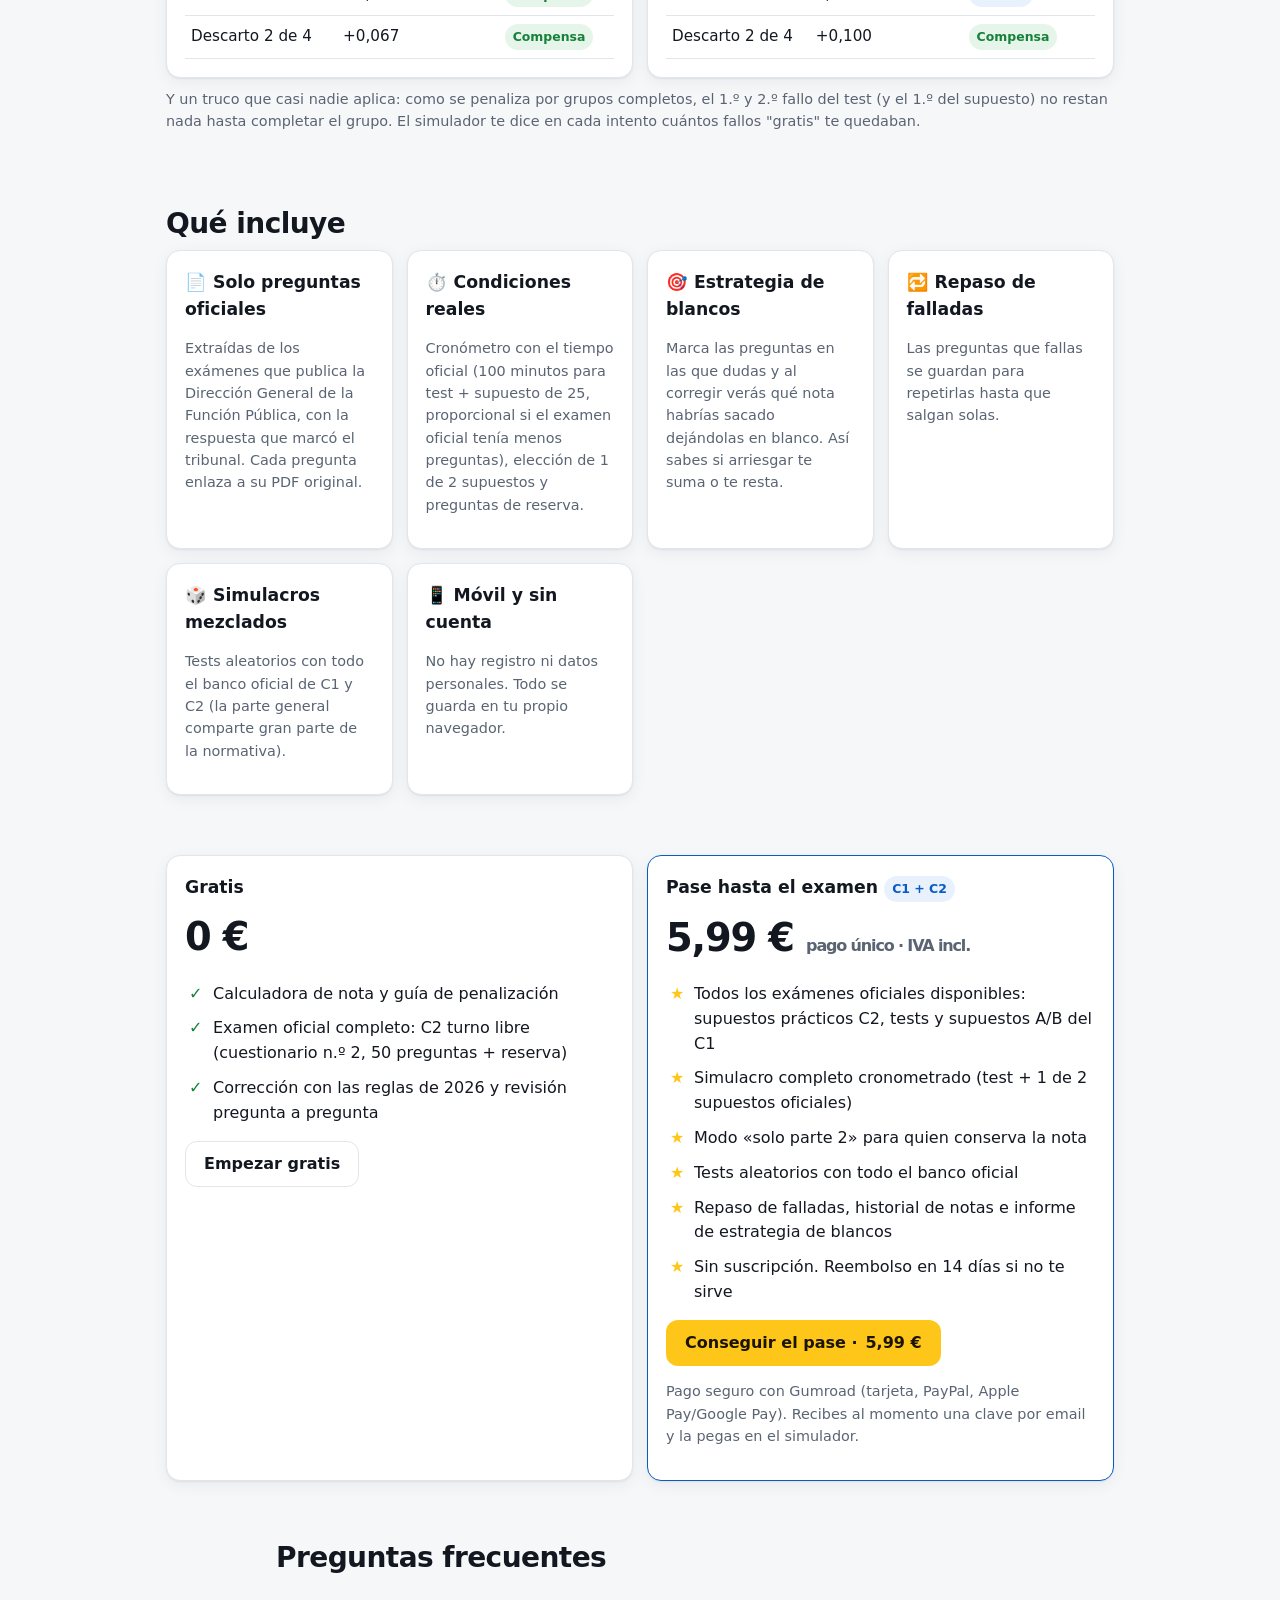
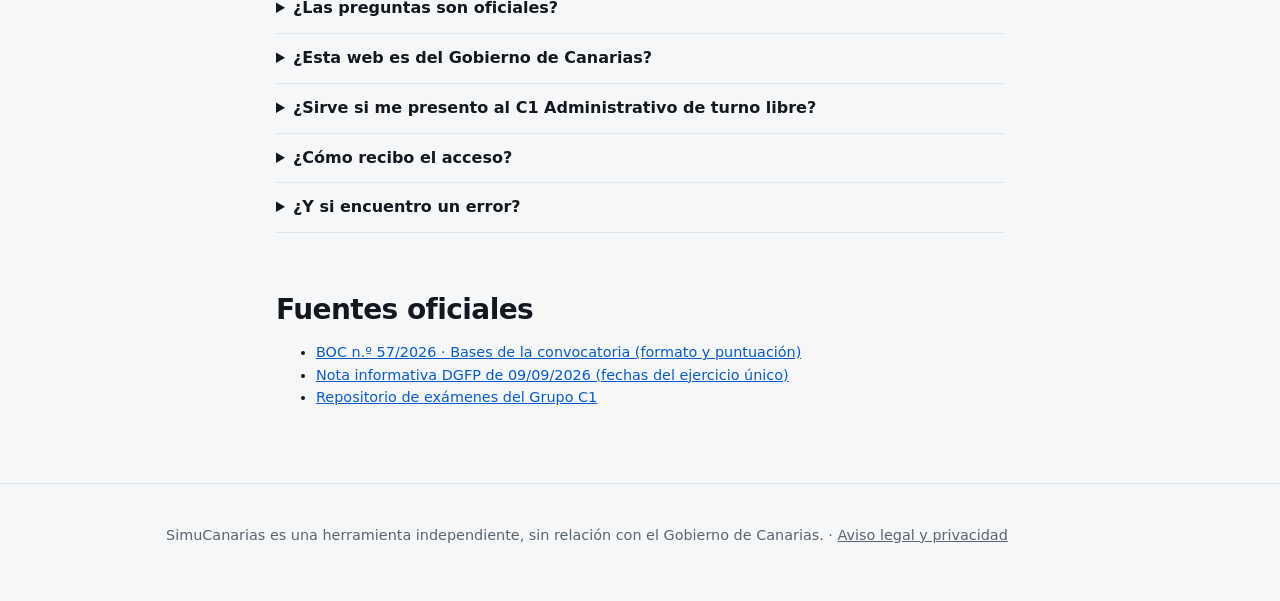
==== commit f8197e13: "QA fixes: proportional timing, numbering, supuesto context in mixed modes, countdown labels, copy ac" ====
--- a/index.html
+++ b/index.html
@@ -6,7 +6,7 @@
 <title>SimuCanarias · Simulacro y calculadora de nota del ejercicio único (C1 y C2 Gobierno de Canarias 2026)</title>
 <meta name="description" content="Practica con exámenes oficiales del Gobierno de Canarias corregidos con las reglas reales de 2026 (BOC 57/2026): 50+25 preguntas, 100 minutos, penalización por grupos de fallos. Calculadora de nota gratis.">
 <meta property="og:title" content="SimuCanarias · Simulacro del ejercicio único C1/C2 Gobierno de Canarias">
-<meta property="og:description" content="Exámenes oficiales con su plantilla oficial, corregidos con las reglas reales de 2026. Calculadora de nota gratis.">
+<meta property="og:description" content="Herramienta independiente (no oficial). Exámenes oficiales con su plantilla oficial, corregidos con las reglas reales de 2026. Calculadora de nota gratis.">
 <meta property="og:type" content="website">
 <meta property="og:image" content="https://yasaiiko.github.io/simucanarias/og.png">
 <meta property="og:url" content="https://yasaiiko.github.io/simucanarias/">
@@ -38,7 +38,7 @@
         <a class="btn" id="cta-free" href="simulador.html">Hacer un examen oficial gratis →</a>
         <a class="btn ghost" href="#calculadora">Calcular mi nota</a>
       </div>
-      <p class="small muted">Sin registro. Funciona en el móvil. Tus respuestas no salen de tu navegador.</p>
+      <p class="small muted">Sin registro. Funciona en el móvil. Tus respuestas no salen de tu navegador. <strong>Herramienta independiente, no oficial.</strong></p>
       <div class="countdowns" id="countdowns"></div>
     </div>
   </section>
@@ -89,7 +89,7 @@
       <h2>Qué incluye</h2>
       <div class="grid3">
         <div class="card"><h3>📄 Solo preguntas oficiales</h3><p class="muted small">Extraídas de los exámenes que publica la Dirección General de la Función Pública, con la respuesta que marcó el tribunal. Cada pregunta enlaza a su PDF original.</p></div>
-        <div class="card"><h3>⏱️ Condiciones reales</h3><p class="muted small">Cronómetro de 100 minutos para las dos partes (o 50 para la parte 2 si conservas nota), elección de 1 de 2 supuestos y preguntas de reserva.</p></div>
+        <div class="card"><h3>⏱️ Condiciones reales</h3><p class="muted small">Cronómetro con el tiempo oficial (100 minutos para test + supuesto de 25, proporcional si el examen oficial tenía menos preguntas), elección de 1 de 2 supuestos y preguntas de reserva.</p></div>
         <div class="card"><h3>🎯 Estrategia de blancos</h3><p class="muted small">Marca las preguntas en las que dudas y al corregir verás qué nota habrías sacado dejándolas en blanco. Así sabes si arriesgar te suma o te resta.</p></div>
         <div class="card"><h3>🔁 Repaso de falladas</h3><p class="muted small">Las preguntas que fallas se guardan para repetirlas hasta que salgan solas.</p></div>
         <div class="card"><h3>🎲 Simulacros mezclados</h3><p class="muted small">Tests aleatorios con todo el banco oficial de C1 y C2 (la parte general comparte gran parte de la normativa).</p></div>
@@ -113,16 +113,16 @@
         </div>
         <div class="card" style="border-color:var(--brand)">
           <h3>Pase hasta el examen <span class="tag">C1 + C2</span></h3>
-          <div class="price"><span class="js-price">5,90 €</span> <small>pago único</small></div>
+          <div class="price"><span class="js-price">5,99 €</span> <small>pago único · IVA incl.</small></div>
           <ul class="check lock">
             <li>Todos los exámenes oficiales disponibles: supuestos prácticos C2, tests y supuestos A/B del C1</li>
-            <li>Simulacro completo de 100 minutos (test + 1 de 2 supuestos)</li>
-            <li>Modo parte 2 (50 min) para quien conserva la nota</li>
+            <li>Simulacro completo cronometrado (test + 1 de 2 supuestos oficiales)</li>
+            <li>Modo «solo parte 2» para quien conserva la nota</li>
             <li>Tests aleatorios con todo el banco oficial</li>
-            <li>Repaso de falladas e informe de estrategia de blancos</li>
+            <li>Repaso de falladas, historial de notas e informe de estrategia de blancos</li>
             <li>Sin suscripción. Reembolso en 14 días si no te sirve</li>
           </ul>
-          <a class="btn sun js-buy" href="#">Conseguir el pase · <span class="js-price">5,90 €</span></a>
+          <a class="btn sun js-buy" href="#">Conseguir el pase · <span class="js-price">5,99 €</span></a>
           <p class="small muted">Pago seguro con Gumroad (tarjeta, PayPal, Apple Pay/Google Pay). Recibes al momento una clave por email y la pegas en el simulador.</p>
         </div>
       </div>
@@ -132,8 +132,8 @@
   <section class="block">
     <div class="wrap narrow">
       <h2>Preguntas frecuentes</h2>
-      <details class="faq"><summary>¿Las preguntas son oficiales?</summary><p>Sí. Solo usamos exámenes publicados por la Dirección General de la Función Pública del Gobierno de Canarias, con la respuesta correcta según el tribunal. Cada pregunta indica de qué examen sale y enlaza al PDF. Si la normativa ha cambiado después, la respuesta oficial puede no coincidir con la ley vigente: tenlo presente y avísanos si ves algo.</p></details>
-      <details class="faq"><summary>¿Esta web es del Gobierno de Canarias?</summary><p>No. Es una herramienta independiente sin relación con el Gobierno de Canarias. Los PDFs oficiales son gratuitos en su web; aquí pagas por el simulador (cronómetro, corrección con las reglas de 2026, estadísticas y repaso), no por las preguntas.</p></details>
+      <details class="faq"><summary>¿Las preguntas son oficiales?</summary><p>Sí. Solo usamos exámenes publicados por la Dirección General de la Función Pública del Gobierno de Canarias, con la respuesta correcta según el tribunal. Cada pregunta indica de qué examen sale y enlaza al PDF. Si la normativa ha cambiado después, la respuesta oficial puede no coincidir con la ley vigente: tenlo presente. Cuando detectamos una contradicción clara con la ley, lo indicamos en la propia pregunta.</p></details>
+      <details class="faq"><summary>¿Esta web es del Gobierno de Canarias?</summary><p>No. Es una herramienta independiente sin relación con el Gobierno de Canarias. Los PDFs oficiales son gratuitos en su web; aquí pagas por el simulador (cronómetro, corrección con las reglas de 2026, simulacros y repaso de falladas), no por las preguntas.</p></details>
       <details class="faq"><summary>¿Sirve si me presento al C1 Administrativo de turno libre?</summary><p>Sí para practicar el formato, la gestión del tiempo y la normativa común. Los exámenes C1 publicados son de promoción interna, así que no cubren todo el temario de turno libre. No te vendemos humo: es un simulador de condiciones reales, no un temario.</p></details>
       <details class="faq"><summary>¿Cómo recibo el acceso?</summary><p>Al pagar en Gumroad recibes una clave de licencia por email (también la verás en la pantalla de compra). Abre el simulador, pulsa «Tengo una clave» y pégala. Funciona en varios dispositivos.</p></details>
       <details class="faq"><summary>¿Y si encuentro un error?</summary><p>Si eres cliente, responde al email de compra de Gumroad indicando la pregunta: lo corregimos el mismo día y, si te ha hecho perder tiempo, te devolvemos el dinero.</p></details>
@@ -171,9 +171,10 @@
   const t = new Date(), today = Date.UTC(t.getFullYear(), t.getMonth(), t.getDate());
   $('countdowns').innerHTML = Object.values(C.examDates).map(d => {
     const [y, m, dd] = d.iso.slice(0, 10).split('-').map(Number);
-    const days = Math.max(0, Math.round((Date.UTC(y, m - 1, dd) - today) / 864e5));
-    return `<div class="count"><b>${days} días</b><span>${d.label} · ${d.text}</span></div>`;
-  }).join('');
+    const days = Math.round((Date.UTC(y, m - 1, dd) - today) / 864e5);
+    const big = days === 0 ? 'Hoy' : days === 1 ? 'Mañana' : `${days} días`;
+    return days < 0 ? '' : `<div class="count"><b>${big}</b><span>${d.label} · ${d.text}</span></div>`;
+  }).join('') + '<p class="small muted" style="grid-column:1/-1;margin:0">Fechas previstas según la nota informativa de la DGFP de 09/09/2026. Las reglas de puntuación son las de la convocatoria de turno libre (BOC 57/2026).</p>';
 
   // Calculator
   const clamp = (v, max) => Math.max(0, Math.min(max, parseInt(v, 10) || 0));
--- a/assets/style.css
+++ b/assets/style.css
@@ -30,6 +30,7 @@
 nav.top { display: flex; gap: 14px; align-items: center; font-size: .95rem; }
 nav.top a { text-decoration: none; color: var(--muted); }
 nav.top a:hover { color: var(--fg); }
+nav.top a.btn { color: var(--brand-ink); }
 .btn {
   display: inline-flex; align-items: center; justify-content: center; gap: 8px;
   padding: 12px 18px; border-radius: 12px; border: 1px solid transparent;
@@ -95,6 +96,9 @@
 .timer { font-variant-numeric: tabular-nums; font-weight: 800; font-size: 1.15rem; padding: 6px 10px; border-radius: 10px; background: var(--soft); }
 .timer.low { background: var(--bad-soft); color: var(--bad); }
 .spacer { flex: 1; }
+.bar .wrap { flex-wrap: nowrap; }
+.bar-title { flex: 1; min-width: 0; overflow: hidden; text-overflow: ellipsis; white-space: nowrap; }
+.navwrap summary { cursor: pointer; color: var(--muted); padding: 8px 0; }
 .tabs { display: flex; gap: 6px; flex-wrap: wrap; }
 .tab { padding: 8px 12px; border-radius: 10px; border: 1px solid var(--line); background: var(--card); color: var(--fg); cursor: pointer; font-weight: 600; font-size: .92rem; }
 .tab.on { background: var(--brand); color: var(--brand-ink); border-color: var(--brand); }
@@ -108,7 +112,8 @@
 }
 .opt:hover { border-color: var(--brand); }
 .opt .l { font-weight: 800; min-width: 18px; }
-.opt.sel { border-color: var(--brand); background: var(--soft); box-shadow: inset 0 0 0 1px var(--brand); }
+.opt.sel { border-color: var(--brand); background: var(--brand); color: var(--brand-ink); box-shadow: 0 0 0 2px var(--brand); }
+.opt.sel .l { color: var(--brand-ink); }
 .opt.right { border-color: var(--ok); background: var(--ok-soft); }
 .opt.wrong { border-color: var(--bad); background: var(--bad-soft); }
 .opt[disabled] { cursor: default; }
@@ -134,6 +139,8 @@
 .src { font-size: .8rem; color: var(--muted); margin-top: 8px; }
 .hide { display: none !important; }
 @media (max-width: 560px) {
+  .bar-title { font-size: .8rem; }
+  .bar .btn.small { padding: 8px 10px; }
   nav.top .hide-sm { display: none; }
   .calc .row { grid-template-columns: 1fr 1fr; }
 }
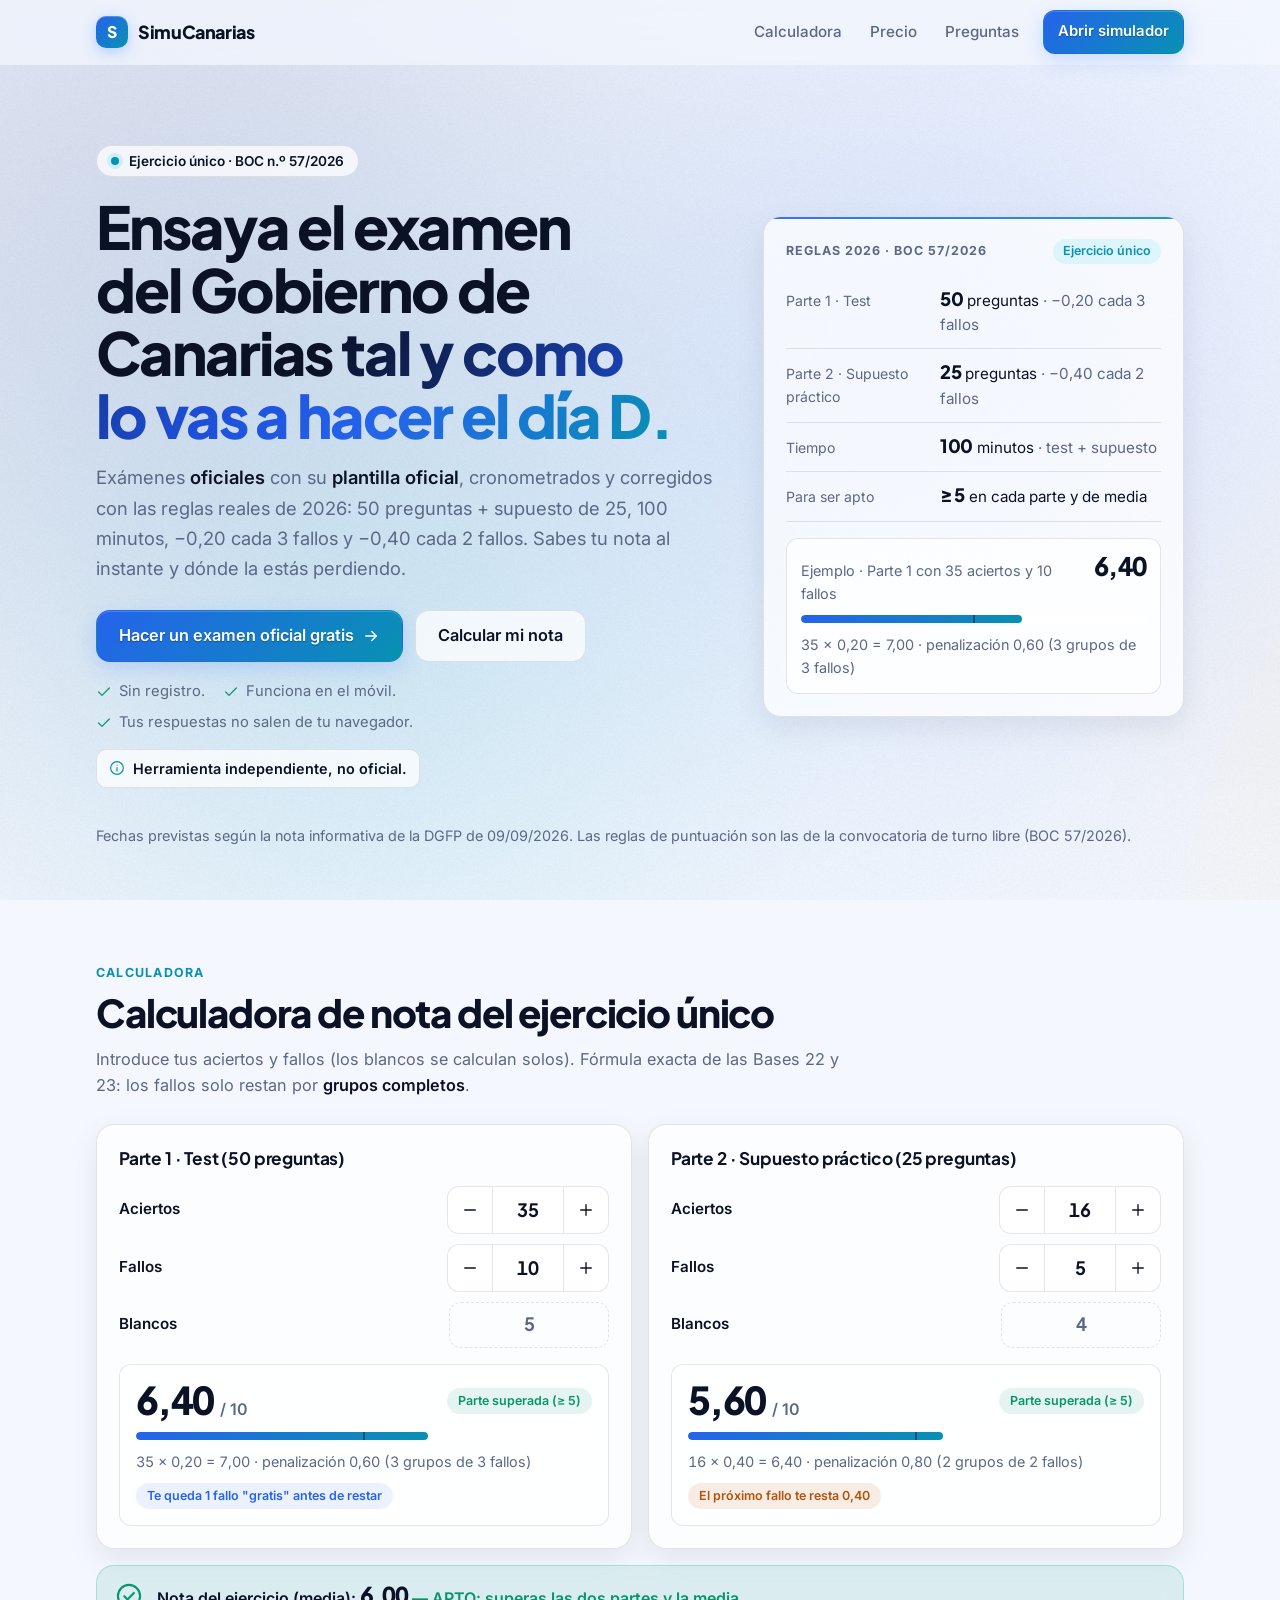
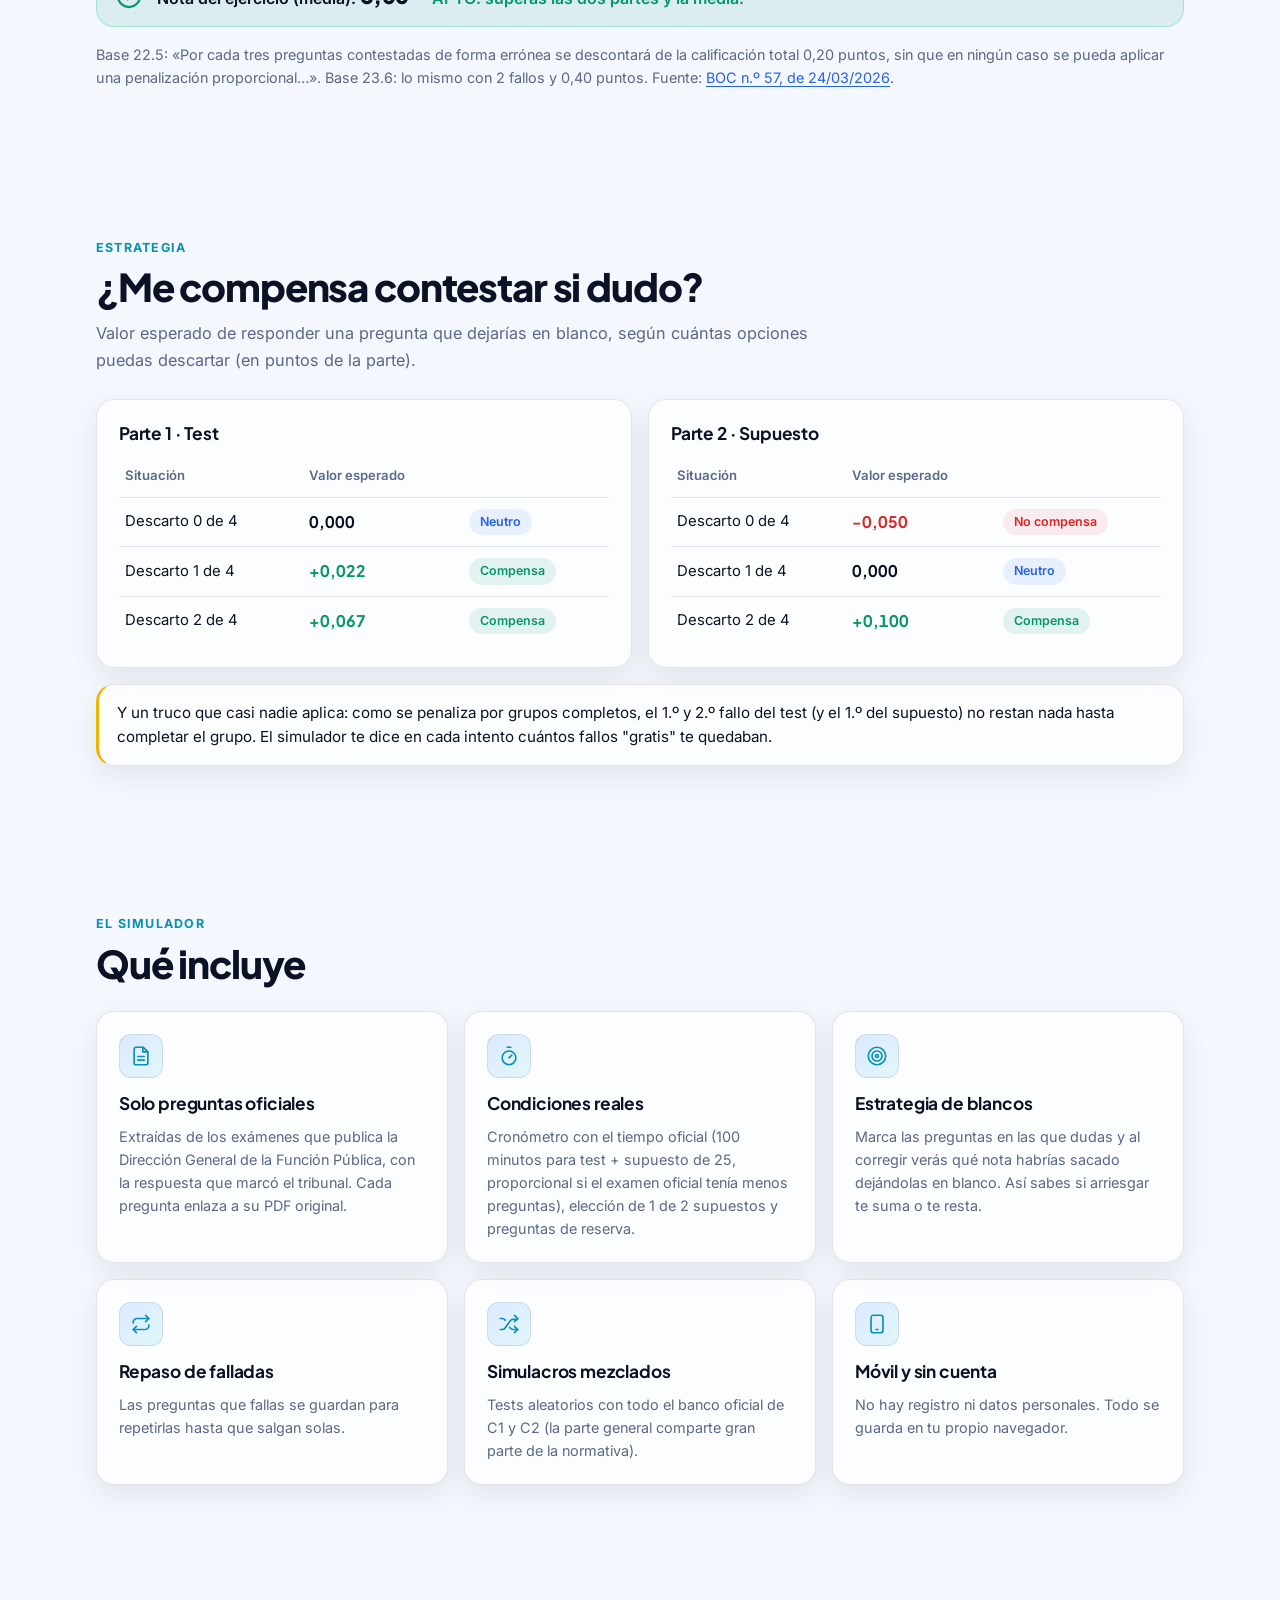
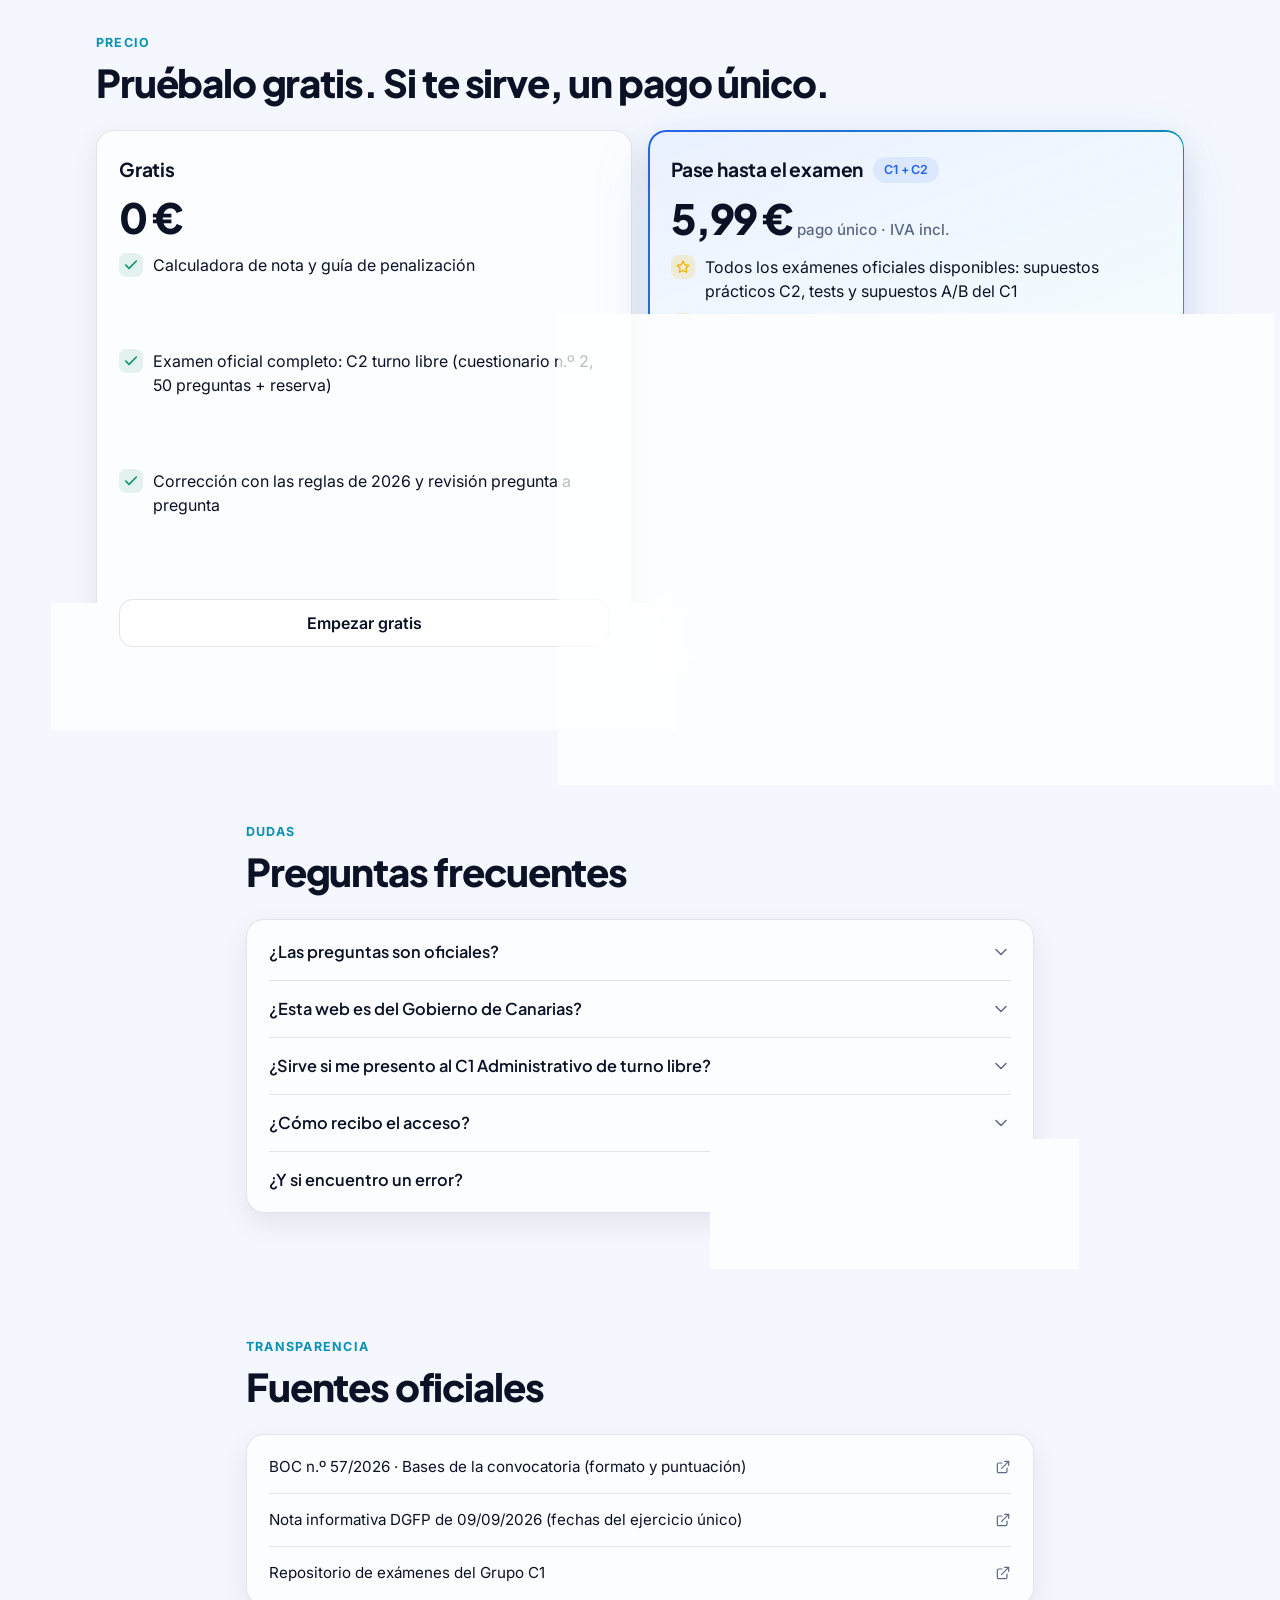
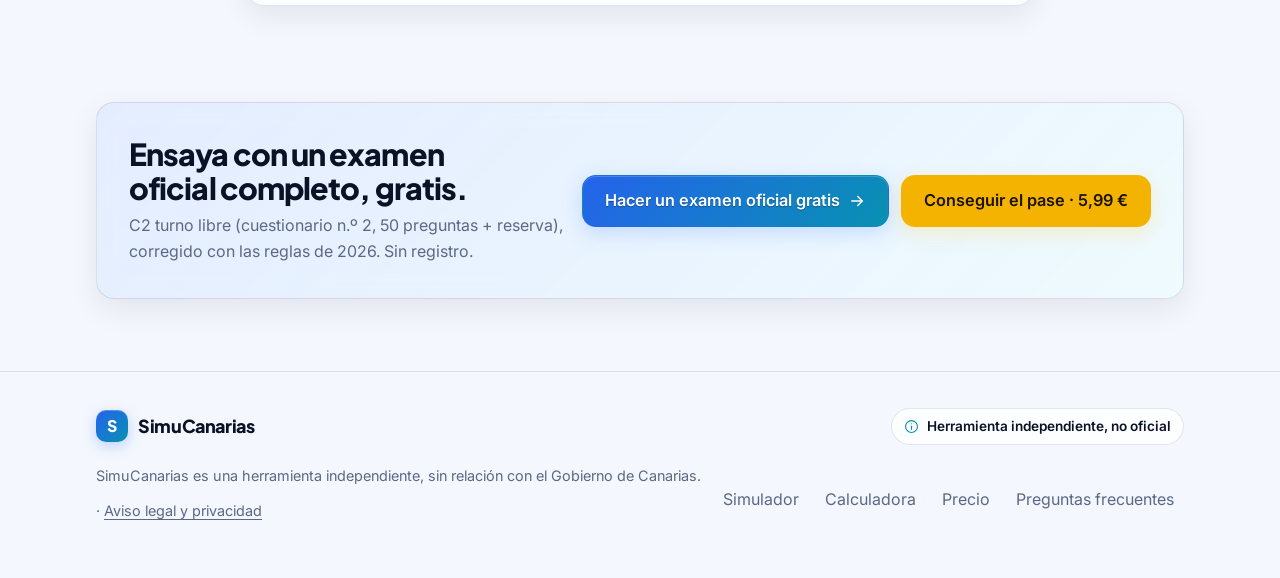
==== commit 52cf7f31: "Redesign: React landing (prerendered), WebGL aurora background, restyled simulator" ====
--- a/index.html
+++ b/index.html
@@ -14,203 +14,30 @@
 <meta name="twitter:card" content="summary_large_image">
 <link rel="canonical" href="https://yasaiiko.github.io/simucanarias/">
 <link rel="icon" href="data:image/svg+xml,%3Csvg xmlns='http://www.w3.org/2000/svg' viewBox='0 0 32 32'%3E%3Crect width='32' height='32' rx='8' fill='%230a5cc2'/%3E%3Ctext x='16' y='22' font-size='16' text-anchor='middle' fill='white' font-family='Arial' font-weight='bold'%3ES%3C/text%3E%3C/svg%3E">
-<link rel="stylesheet" href="assets/style.css">
+<meta name="color-scheme" content="dark light">
+<meta name="theme-color" content="#060a17" media="(prefers-color-scheme: dark)">
+<meta name="theme-color" content="#f4f7fd" media="(prefers-color-scheme: light)">
+<link rel="preconnect" href="https://fonts.googleapis.com">
+<link rel="preconnect" href="https://fonts.gstatic.com" crossorigin>
+<link rel="stylesheet" href="https://fonts.googleapis.com/css2?family=Inter:wght@400;500;600&family=Plus+Jakarta+Sans:wght@600;700;800&display=swap">
+<script>
+  /* Scroll-reveal is only armed when JS + IntersectionObserver are available and motion is allowed.
+     If the app bundle has not started after 4 s, disarm it so content can never stay hidden. */
+  (function (d) {
+    try {
+      if (!('IntersectionObserver' in window) || matchMedia('(prefers-reduced-motion: reduce)').matches) return;
+      d.classList.add('rv');
+      setTimeout(function () { if (!window.__landingReady) d.classList.remove('rv'); }, 4000);
+    } catch (e) {}
+  })(document.documentElement);
+</script>
+<script src="./assets/config.js"></script>
+<script src="./assets/bg.js" defer></script>
+  <script type="module" crossorigin src="./app/index-DpZUTnwI.js"></script>
+  <link rel="stylesheet" crossorigin href="./app/index-DFZ48tOd.css">
 </head>
 <body>
-<header class="site">
-  <div class="wrap">
-    <a class="logo" href="./"><span class="logo-mark">S</span>SimuCanarias</a>
-    <nav class="top">
-      <a href="#calculadora" class="hide-sm">Calculadora</a>
-      <a href="#precio" class="hide-sm">Precio</a>
-      <a class="btn small" href="simulador.html">Abrir simulador</a>
-    </nav>
-  </div>
-</header>
-
-<main>
-  <section class="hero">
-    <div class="wrap">
-      <span class="eyebrow">Ejercicio único · BOC n.º 57/2026</span>
-      <h1>Ensaya el examen del Gobierno de Canarias tal y como lo vas a hacer el día D.</h1>
-      <p class="lead">Exámenes <strong>oficiales</strong> con su <strong>plantilla oficial</strong>, cronometrados y corregidos con las reglas reales de 2026: 50 preguntas + supuesto de 25, 100 minutos, −0,20 cada 3 fallos y −0,40 cada 2 fallos. Sabes tu nota al instante y dónde la estás perdiendo.</p>
-      <div class="cta-row">
-        <a class="btn" id="cta-free" href="simulador.html">Hacer un examen oficial gratis →</a>
-        <a class="btn ghost" href="#calculadora">Calcular mi nota</a>
-      </div>
-      <p class="small muted">Sin registro. Funciona en el móvil. Tus respuestas no salen de tu navegador. <strong>Herramienta independiente, no oficial.</strong></p>
-      <div class="countdowns" id="countdowns"></div>
-    </div>
-  </section>
-
-  <section class="block" id="calculadora">
-    <div class="wrap">
-      <h2>Calculadora de nota del ejercicio único</h2>
-      <p class="muted">Introduce tus aciertos y fallos (los blancos se calculan solos). Fórmula exacta de las Bases 22 y 23: los fallos solo restan por <strong>grupos completos</strong>.</p>
-      <div class="grid2">
-        <div class="card calc">
-          <h3>Parte 1 · Test (50 preguntas)</h3>
-          <div class="row">
-            <div><label for="a1">Aciertos</label><input id="a1" type="number" min="0" max="50" value="35" inputmode="numeric"></div>
-            <div><label for="f1">Fallos</label><input id="f1" type="number" min="0" max="50" value="10" inputmode="numeric"></div>
-            <div><label>Blancos</label><input id="b1" type="number" disabled></div>
-          </div>
-          <div class="out" id="o1"></div>
-        </div>
-        <div class="card calc">
-          <h3>Parte 2 · Supuesto práctico (25 preguntas)</h3>
-          <div class="row">
-            <div><label for="a2">Aciertos</label><input id="a2" type="number" min="0" max="25" value="16" inputmode="numeric"></div>
-            <div><label for="f2">Fallos</label><input id="f2" type="number" min="0" max="25" value="5" inputmode="numeric"></div>
-            <div><label>Blancos</label><input id="b2" type="number" disabled></div>
-          </div>
-          <div class="out" id="o2"></div>
-        </div>
-      </div>
-      <div class="verdict" id="verdict"></div>
-      <p class="small muted" style="margin-top:10px">Base 22.5: «Por cada tres preguntas contestadas de forma errónea se descontará de la calificación total 0,20 puntos, sin que en ningún caso se pueda aplicar una penalización proporcional…». Base 23.6: lo mismo con 2 fallos y 0,40 puntos. Fuente: <a href="https://sede.gobiernodecanarias.org/boc/boc-a-2026-057-948.pdf" target="_blank" rel="noopener">BOC n.º 57, de 24/03/2026</a>.</p>
-    </div>
-  </section>
-
-  <section class="block">
-    <div class="wrap">
-      <h2>¿Me compensa contestar si dudo?</h2>
-      <p class="muted">Valor esperado de responder una pregunta que dejarías en blanco, según cuántas opciones puedas descartar (en puntos de la parte).</p>
-      <div class="grid2">
-        <div class="card"><h3>Parte 1 · Test</h3><table class="ev" id="ev1"></table></div>
-        <div class="card"><h3>Parte 2 · Supuesto</h3><table class="ev" id="ev2"></table></div>
-      </div>
-      <p class="small muted" style="margin-top:10px">Y un truco que casi nadie aplica: como se penaliza por grupos completos, el 1.º y 2.º fallo del test (y el 1.º del supuesto) no restan nada hasta completar el grupo. El simulador te dice en cada intento cuántos fallos "gratis" te quedaban.</p>
-    </div>
-  </section>
-
-  <section class="block">
-    <div class="wrap">
-      <h2>Qué incluye</h2>
-      <div class="grid3">
-        <div class="card"><h3>📄 Solo preguntas oficiales</h3><p class="muted small">Extraídas de los exámenes que publica la Dirección General de la Función Pública, con la respuesta que marcó el tribunal. Cada pregunta enlaza a su PDF original.</p></div>
-        <div class="card"><h3>⏱️ Condiciones reales</h3><p class="muted small">Cronómetro con el tiempo oficial (100 minutos para test + supuesto de 25, proporcional si el examen oficial tenía menos preguntas), elección de 1 de 2 supuestos y preguntas de reserva.</p></div>
-        <div class="card"><h3>🎯 Estrategia de blancos</h3><p class="muted small">Marca las preguntas en las que dudas y al corregir verás qué nota habrías sacado dejándolas en blanco. Así sabes si arriesgar te suma o te resta.</p></div>
-        <div class="card"><h3>🔁 Repaso de falladas</h3><p class="muted small">Las preguntas que fallas se guardan para repetirlas hasta que salgan solas.</p></div>
-        <div class="card"><h3>🎲 Simulacros mezclados</h3><p class="muted small">Tests aleatorios con todo el banco oficial de C1 y C2 (la parte general comparte gran parte de la normativa).</p></div>
-        <div class="card"><h3>📱 Móvil y sin cuenta</h3><p class="muted small">No hay registro ni datos personales. Todo se guarda en tu propio navegador.</p></div>
-      </div>
-    </div>
-  </section>
-
-  <section class="block" id="precio">
-    <div class="wrap">
-      <div class="grid2">
-        <div class="card">
-          <h3>Gratis</h3>
-          <div class="price">0 €</div>
-          <ul class="check">
-            <li>Calculadora de nota y guía de penalización</li>
-            <li>Examen oficial completo: C2 turno libre (cuestionario n.º 2, 50 preguntas + reserva)</li>
-            <li>Corrección con las reglas de 2026 y revisión pregunta a pregunta</li>
-          </ul>
-          <a class="btn ghost" href="simulador.html">Empezar gratis</a>
-        </div>
-        <div class="card" style="border-color:var(--brand)">
-          <h3>Pase hasta el examen <span class="tag">C1 + C2</span></h3>
-          <div class="price"><span class="js-price">5,99 €</span> <small>pago único · IVA incl.</small></div>
-          <ul class="check lock">
-            <li>Todos los exámenes oficiales disponibles: supuestos prácticos C2, tests y supuestos A/B del C1</li>
-            <li>Simulacro completo cronometrado (test + 1 de 2 supuestos oficiales)</li>
-            <li>Modo «solo parte 2» para quien conserva la nota</li>
-            <li>Tests aleatorios con todo el banco oficial</li>
-            <li>Repaso de falladas, historial de notas e informe de estrategia de blancos</li>
-            <li>Sin suscripción. Reembolso en 14 días si no te sirve</li>
-          </ul>
-          <a class="btn sun js-buy" href="#">Conseguir el pase · <span class="js-price">5,99 €</span></a>
-          <p class="small muted">Pago seguro con Gumroad (tarjeta, PayPal, Apple Pay/Google Pay). Recibes al momento una clave por email y la pegas en el simulador.</p>
-        </div>
-      </div>
-    </div>
-  </section>
-
-  <section class="block">
-    <div class="wrap narrow">
-      <h2>Preguntas frecuentes</h2>
-      <details class="faq"><summary>¿Las preguntas son oficiales?</summary><p>Sí. Solo usamos exámenes publicados por la Dirección General de la Función Pública del Gobierno de Canarias, con la respuesta correcta según el tribunal. Cada pregunta indica de qué examen sale y enlaza al PDF. Si la normativa ha cambiado después, la respuesta oficial puede no coincidir con la ley vigente: tenlo presente. Cuando detectamos una contradicción clara con la ley, lo indicamos en la propia pregunta.</p></details>
-      <details class="faq"><summary>¿Esta web es del Gobierno de Canarias?</summary><p>No. Es una herramienta independiente sin relación con el Gobierno de Canarias. Los PDFs oficiales son gratuitos en su web; aquí pagas por el simulador (cronómetro, corrección con las reglas de 2026, simulacros y repaso de falladas), no por las preguntas.</p></details>
-      <details class="faq"><summary>¿Sirve si me presento al C1 Administrativo de turno libre?</summary><p>Sí para practicar el formato, la gestión del tiempo y la normativa común. Los exámenes C1 publicados son de promoción interna, así que no cubren todo el temario de turno libre. No te vendemos humo: es un simulador de condiciones reales, no un temario.</p></details>
-      <details class="faq"><summary>¿Cómo recibo el acceso?</summary><p>Al pagar en Gumroad recibes una clave de licencia por email (también la verás en la pantalla de compra). Abre el simulador, pulsa «Tengo una clave» y pégala. Funciona en varios dispositivos.</p></details>
-      <details class="faq"><summary>¿Y si encuentro un error?</summary><p>Si eres cliente, responde al email de compra de Gumroad indicando la pregunta: lo corregimos el mismo día y, si te ha hecho perder tiempo, te devolvemos el dinero.</p></details>
-    </div>
-  </section>
-
-  <section class="block">
-    <div class="wrap narrow">
-      <h2>Fuentes oficiales</h2>
-      <ul class="small" id="sources">
-        <li><a href="https://sede.gobiernodecanarias.org/boc/boc-a-2026-057-948.pdf" target="_blank" rel="noopener">BOC n.º 57/2026 · Bases de la convocatoria (formato y puntuación)</a></li>
-        <li><a href="https://www.gobiernodecanarias.org/administracionespublicas/funcionpublica/docs_web/procesos_selectivos/procesos_2026/nota_informa_ejec_unico_C211L26_C211I26_C111L26_C111I26_E711L26_09092026.pdf" target="_blank" rel="noopener">Nota informativa DGFP de 09/09/2026 (fechas del ejercicio único)</a></li>
-        <li><a href="https://www.gobiernodecanarias.org/administracionespublicas/funcionpublica/acceso/examenes/Repositorio-de-Examenes-del-Grupo-C1/" target="_blank" rel="noopener">Repositorio de exámenes del Grupo C1</a></li>
-      </ul>
-    </div>
-  </section>
-</main>
-
-<footer class="site">
-  <div class="wrap">
-    <p>SimuCanarias es una herramienta independiente, sin relación con el Gobierno de Canarias. · <a href="aviso-legal.html">Aviso legal y privacidad</a></p>
-  </div>
-</footer>
-
-<script src="assets/config.js"></script>
-<script src="assets/scoring.js"></script>
-<script>
-(function () {
-  const C = window.SIMU_CONFIG, S = window.Scoring, $ = (id) => document.getElementById(id);
-  document.querySelectorAll('.js-price').forEach(e => e.textContent = C.price);
-  document.querySelectorAll('.js-buy').forEach(a => a.href = C.gumroadUrl);
-  $('cta-free').href = 'simulador.html#/exam/' + C.freeExam;
-
-  // Countdowns
-  const t = new Date(), today = Date.UTC(t.getFullYear(), t.getMonth(), t.getDate());
-  $('countdowns').innerHTML = Object.values(C.examDates).map(d => {
-    const [y, m, dd] = d.iso.slice(0, 10).split('-').map(Number);
-    const days = Math.round((Date.UTC(y, m - 1, dd) - today) / 864e5);
-    const big = days === 0 ? 'Hoy' : days === 1 ? 'Mañana' : `${days} días`;
-    return days < 0 ? '' : `<div class="count"><b>${big}</b><span>${d.label} · ${d.text}</span></div>`;
-  }).join('') + '<p class="small muted" style="grid-column:1/-1;margin:0">Fechas previstas según la nota informativa de la DGFP de 09/09/2026. Las reglas de puntuación son las de la convocatoria de turno libre (BOC 57/2026).</p>';
-
-  // Calculator
-  const clamp = (v, max) => Math.max(0, Math.min(max, parseInt(v, 10) || 0));
-  function part(kind, a, f, b, out, n) {
-    let A = clamp($(a).value, n), F = clamp($(f).value, n - A);
-    $(b).value = n - A - F;
-    const r = S.score(kind, A, F, n);
-    const g = S.RULES[kind].group;
-    $(out).innerHTML = `<div class="big">${S.fmt(r.mark)}</div>
-      <div class="small">${A} × ${S.fmt(r.value)} = ${S.fmt(A * r.value)} · penalización ${S.fmt(r.penalty)} (${r.groups} grupo${r.groups === 1 ? '' : 's'} de ${g} fallos)</div>
-      <div class="small" style="margin-top:6px">${r.pass ? '<span class="tag ok">Parte superada (≥ 5)</span>' : '<span class="tag bad">No llega a 5</span>'}
-      ${r.nextWrongCost ? `<span class="tag warn">El próximo fallo te resta ${S.fmt(r.nextWrongCost)}</span>` : `<span class="tag">${r.freeWrongsLeft === 1 ? 'Te queda 1 fallo' : `Te quedan ${r.freeWrongsLeft} fallos`} "gratis" antes de restar</span>`}</div>`;
-    return r;
-  }
-  function calc() {
-    const r1 = part('general', 'a1', 'f1', 'b1', 'o1', 50);
-    const r2 = part('practico', 'a2', 'f2', 'b2', 'o2', 25);
-    const e = S.exercise(r1.mark, r2.mark);
-    const v = $('verdict');
-    v.className = 'verdict ' + (e.pass ? 'ok' : 'bad');
-    v.textContent = `Nota del ejercicio (media): ${S.fmt(e.mean)} — ${e.pass ? 'APTO: superas las dos partes y la media.' : 'NO APTO: necesitas al menos 5 en cada parte y de media.'}`;
-  }
-  ['a1', 'f1', 'a2', 'f2'].forEach(id => $(id).addEventListener('input', calc));
-  calc();
-
-  // EV tables
-  function ev(kind, el) {
-    const rows = [0, 1, 2].map(k => {
-      let v = S.guessEV(kind, k); if (Math.abs(v) < 0.0005) v = 0;
-      const verdict = Math.abs(v) < 0.0005 ? '<span class="tag">Neutro</span>' : v > 0 ? '<span class="tag ok">Compensa</span>' : '<span class="tag bad">No compensa</span>';
-      return `<tr><td>Descarto ${k} de 4</td><td>${v > 0 ? '+' : ''}${S.fmt(v, 3)}</td><td>${verdict}</td></tr>`;
-    }).join('');
-    $(el).innerHTML = `<tr><th>Situación</th><th>Valor esperado</th><th></th></tr>${rows}`;
-  }
-  ev('general', 'ev1'); ev('practico', 'ev2');
-})();
-</script>
+<canvas id="aurora" aria-hidden="true"></canvas>
+<div id="root"><a class="skip-link" href="#main">Saltar al contenido</a><header class="nav"><div class="wrap nav-inner"><a class="logo" href="./"><span class="logo-mark" aria-hidden="true">S</span><span>SimuCanarias</span></a><nav class="nav-links" aria-label="Principal"><a href="#calculadora" class="nav-link hide-sm">Calculadora</a><a href="#precio" class="nav-link hide-sm">Precio</a><a href="#faq" class="nav-link hide-md">Preguntas</a><a class="btn btn-primary btn-sm" href="simulador.html">Abrir simulador</a></nav></div></header><main id="main"><section class="hero" aria-labelledby="hero-title"><div class="wrap hero-grid"><div class="hero-copy"><span class="eyebrow anim-in" style="--i:0"><span class="eyebrow-dot" aria-hidden="true"></span>Ejercicio único · BOC n.º 57/2026</span><h1 id="hero-title" class="anim-in" style="--i:1">Ensaya el examen del Gobierno de Canarias <span class="grad-text">tal y como lo vas a hacer el día D.</span></h1><p class="lead anim-in" style="--i:2">Exámenes <strong>oficiales</strong> con su <strong>plantilla oficial</strong>, cronometrados y corregidos con las reglas reales de 2026: 50 preguntas + supuesto de 25, 100 minutos, −0,20 cada 3 fallos y −0,40 cada 2 fallos. Sabes tu nota al instante y dónde la estás perdiendo.</p><div class="cta-row anim-in" style="--i:3"><a class="btn btn-primary btn-lg" id="cta-free" href="simulador.html#/exam/c2-2022-libre-test2">Hacer un examen oficial gratis <svg width="18" height="18" viewBox="0 0 24 24" fill="none" stroke="currentColor" stroke-width="1.8" stroke-linecap="round" stroke-linejoin="round" aria-hidden="true" focusable="false"><path d="M5 12h14"></path><path d="m13 6 6 6-6 6"></path></svg></a><a class="btn btn-ghost btn-lg" href="#calculadora">Calcular mi nota</a></div><ul class="assurances anim-in" style="--i:4"><li><svg width="16" height="16" viewBox="0 0 24 24" fill="none" stroke="currentColor" stroke-width="1.8" stroke-linecap="round" stroke-linejoin="round" aria-hidden="true" focusable="false"><path d="M20 6 9 17l-5-5"></path></svg>Sin registro.</li><li><svg width="16" height="16" viewBox="0 0 24 24" fill="none" stroke="currentColor" stroke-width="1.8" stroke-linecap="round" stroke-linejoin="round" aria-hidden="true" focusable="false"><path d="M20 6 9 17l-5-5"></path></svg>Funciona en el móvil.</li><li><svg width="16" height="16" viewBox="0 0 24 24" fill="none" stroke="currentColor" stroke-width="1.8" stroke-linecap="round" stroke-linejoin="round" aria-hidden="true" focusable="false"><path d="M20 6 9 17l-5-5"></path></svg>Tus respuestas no salen de tu navegador.</li></ul><p class="indep anim-in" style="--i:5"><svg width="16" height="16" viewBox="0 0 24 24" fill="none" stroke="currentColor" stroke-width="1.8" stroke-linecap="round" stroke-linejoin="round" aria-hidden="true" focusable="false"><circle cx="12" cy="12" r="9.5"></circle><path d="M12 16.5v-5"></path><path d="M12 7.6h.01"></path></svg> <strong>Herramienta independiente, no oficial.</strong></p></div><div class="hero-side anim-in" style="--i:3"><aside class="rules glass" aria-label="Reglas de corrección 2026"><div class="rules-head"><span class="rules-kicker">Reglas 2026 · BOC 57/2026</span><span class="rules-pill">Ejercicio único</span></div><dl class="rules-list"><div><dt>Parte 1 · Test</dt><dd><b>50</b> preguntas <span class="muted">· −0,20 cada 3 fallos</span></dd></div><div><dt>Parte 2 · Supuesto práctico</dt><dd><b>25</b> preguntas <span class="muted">· −0,40 cada 2 fallos</span></dd></div><div><dt>Tiempo</dt><dd><b>100</b> minutos <span class="muted">· test + supuesto</span></dd></div><div><dt>Para ser apto</dt><dd><b>≥ 5</b> en cada parte y de media</dd></div></dl><div class="rules-example"><div class="rules-example-top"><span class="small muted">Ejemplo · Parte 1 con 35 aciertos y 10 fallos</span><b class="rules-example-mark">6,40</b></div><div class="meter is-pass" aria-hidden="true"><span class="meter-fill" style="width:64%"></span><span class="meter-pass"></span></div><span class="small muted">35 × <!-- -->0,20<!-- --> = <!-- -->7,00<!-- --> · penalización <!-- -->0,60<!-- --> (<!-- -->3<!-- --> grupos de 3 fallos)</span></div></aside></div></div><div class="wrap anim-in" style="--i:6"><div class="countdowns" aria-label="Cuenta atrás para el ejercicio único"><div class="count-grid"><div class="count glass"><div class="count-big"><span class="count-skeleton" aria-hidden="true">—</span></div><div class="count-meta"><span class="count-label">C1 Administrativo (turno libre)</span><span class="count-date"><svg width="15" height="15" viewBox="0 0 24 24" fill="none" stroke="currentColor" stroke-width="1.8" stroke-linecap="round" stroke-linejoin="round" aria-hidden="true" focusable="false"><rect x="3" y="4.5" width="18" height="17" rx="2.5"></rect><path d="M16 2.5v4M8 2.5v4M3 10h18"></path></svg>sábado 17 de octubre, 10:00</span></div></div><div class="count glass"><div class="count-big"><span class="count-skeleton" aria-hidden="true">—</span></div><div class="count-meta"><span class="count-label">Promoción interna C1 y C2</span><span class="count-date"><svg width="15" height="15" viewBox="0 0 24 24" fill="none" stroke="currentColor" stroke-width="1.8" stroke-linecap="round" stroke-linejoin="round" aria-hidden="true" focusable="false"><rect x="3" y="4.5" width="18" height="17" rx="2.5"></rect><path d="M16 2.5v4M8 2.5v4M3 10h18"></path></svg>sábado 17 de octubre, 16:00</span></div></div><div class="count glass"><div class="count-big"><span class="count-skeleton" aria-hidden="true">—</span></div><div class="count-meta"><span class="count-label">C2 Auxiliar (turno libre)</span><span class="count-date"><svg width="15" height="15" viewBox="0 0 24 24" fill="none" stroke="currentColor" stroke-width="1.8" stroke-linecap="round" stroke-linejoin="round" aria-hidden="true" focusable="false"><rect x="3" y="4.5" width="18" height="17" rx="2.5"></rect><path d="M16 2.5v4M8 2.5v4M3 10h18"></path></svg>sábado 31 de octubre, 10:00</span></div></div></div><p class="small muted count-note">Fechas previstas según la nota informativa de la DGFP de 09/09/2026. Las reglas de puntuación son las de la convocatoria de turno libre (BOC 57/2026).</p></div></div></section><section class="section" id="calculadora" aria-labelledby="calc-title"><div class="wrap"><header class="section-head reveal"><span class="kicker">Calculadora</span><h2 id="calc-title">Calculadora de nota del ejercicio único</h2><p class="section-lead">Introduce tus aciertos y fallos (los blancos se calculan solos). Fórmula exacta de las Bases 22 y 23: los fallos solo restan por <strong>grupos completos</strong>.</p></header><div class="grid2"><div class="calc glass reveal" style="--rd:0ms"><h3>Parte 1 · Test (50 preguntas)</h3><div class="fields"><div class="field"><label for="a1">Aciertos</label><div class="stepper"><button type="button" class="step" aria-label="Restar uno a aciertos" aria-controls="a1"><svg width="18" height="18" viewBox="0 0 24 24" fill="none" stroke="currentColor" stroke-width="1.8" stroke-linecap="round" stroke-linejoin="round" aria-hidden="true" focusable="false"><path d="M5 12h14"></path></svg></button><input id="a1" type="number" min="0" max="50" step="1" inputMode="numeric" autoComplete="off" value="35"/><button type="button" class="step" aria-label="Sumar uno a aciertos" aria-controls="a1"><svg width="18" height="18" viewBox="0 0 24 24" fill="none" stroke="currentColor" stroke-width="1.8" stroke-linecap="round" stroke-linejoin="round" aria-hidden="true" focusable="false"><path d="M12 5v14M5 12h14"></path></svg></button></div></div><div class="field"><label for="f1">Fallos</label><div class="stepper"><button type="button" class="step" aria-label="Restar uno a fallos" aria-controls="f1"><svg width="18" height="18" viewBox="0 0 24 24" fill="none" stroke="currentColor" stroke-width="1.8" stroke-linecap="round" stroke-linejoin="round" aria-hidden="true" focusable="false"><path d="M5 12h14"></path></svg></button><input id="f1" type="number" min="0" max="50" step="1" inputMode="numeric" autoComplete="off" value="10"/><button type="button" class="step" aria-label="Sumar uno a fallos" aria-controls="f1"><svg width="18" height="18" viewBox="0 0 24 24" fill="none" stroke="currentColor" stroke-width="1.8" stroke-linecap="round" stroke-linejoin="round" aria-hidden="true" focusable="false"><path d="M12 5v14M5 12h14"></path></svg></button></div></div><div class="field"><span class="field-label" id="b1-label">Blancos</span><output id="b1" class="blank-out" aria-labelledby="b1-label" for="a1 f1">5</output></div></div><div class="out" id="o1"><div class="out-head"><div class="mark"><span class="mark-num" aria-hidden="true">6,40</span><span class="sr-only">Nota de la parte: <!-- -->6,40</span><span class="mark-of" aria-hidden="true">/ 10</span></div><span class="tag ok">Parte superada (≥ 5)</span></div><div class="meter is-pass" aria-hidden="true"><span class="meter-fill" style="width:64%"></span><span class="meter-pass"></span></div><p class="small out-detail">35<!-- --> × <!-- -->0,20<!-- --> = <!-- -->7,00<!-- --> · penalización <!-- -->0,60<!-- --> (<!-- -->3<!-- --> grupo<!-- -->s<!-- --> de <!-- -->3<!-- --> fallos)</p><div class="out-tags"><span class="tag">Te queda 1 fallo<!-- --> &quot;gratis&quot; antes de restar</span></div></div></div><div class="calc glass reveal" style="--rd:80ms"><h3>Parte 2 · Supuesto práctico (25 preguntas)</h3><div class="fields"><div class="field"><label for="a2">Aciertos</label><div class="stepper"><button type="button" class="step" aria-label="Restar uno a aciertos" aria-controls="a2"><svg width="18" height="18" viewBox="0 0 24 24" fill="none" stroke="currentColor" stroke-width="1.8" stroke-linecap="round" stroke-linejoin="round" aria-hidden="true" focusable="false"><path d="M5 12h14"></path></svg></button><input id="a2" type="number" min="0" max="25" step="1" inputMode="numeric" autoComplete="off" value="16"/><button type="button" class="step" aria-label="Sumar uno a aciertos" aria-controls="a2"><svg width="18" height="18" viewBox="0 0 24 24" fill="none" stroke="currentColor" stroke-width="1.8" stroke-linecap="round" stroke-linejoin="round" aria-hidden="true" focusable="false"><path d="M12 5v14M5 12h14"></path></svg></button></div></div><div class="field"><label for="f2">Fallos</label><div class="stepper"><button type="button" class="step" aria-label="Restar uno a fallos" aria-controls="f2"><svg width="18" height="18" viewBox="0 0 24 24" fill="none" stroke="currentColor" stroke-width="1.8" stroke-linecap="round" stroke-linejoin="round" aria-hidden="true" focusable="false"><path d="M5 12h14"></path></svg></button><input id="f2" type="number" min="0" max="25" step="1" inputMode="numeric" autoComplete="off" value="5"/><button type="button" class="step" aria-label="Sumar uno a fallos" aria-controls="f2"><svg width="18" height="18" viewBox="0 0 24 24" fill="none" stroke="currentColor" stroke-width="1.8" stroke-linecap="round" stroke-linejoin="round" aria-hidden="true" focusable="false"><path d="M12 5v14M5 12h14"></path></svg></button></div></div><div class="field"><span class="field-label" id="b2-label">Blancos</span><output id="b2" class="blank-out" aria-labelledby="b2-label" for="a2 f2">4</output></div></div><div class="out" id="o2"><div class="out-head"><div class="mark"><span class="mark-num" aria-hidden="true">5,60</span><span class="sr-only">Nota de la parte: <!-- -->5,60</span><span class="mark-of" aria-hidden="true">/ 10</span></div><span class="tag ok">Parte superada (≥ 5)</span></div><div class="meter is-pass" aria-hidden="true"><span class="meter-fill" style="width:56%"></span><span class="meter-pass"></span></div><p class="small out-detail">16<!-- --> × <!-- -->0,40<!-- --> = <!-- -->6,40<!-- --> · penalización <!-- -->0,80<!-- --> (<!-- -->2<!-- --> grupo<!-- -->s<!-- --> de <!-- -->2<!-- --> fallos)</p><div class="out-tags"><span class="tag warn">El próximo fallo te resta <!-- -->0,40</span></div></div></div></div><div class="reveal"><div class="verdict ok" id="verdict" role="status" aria-live="polite"><span class="verdict-icon"><svg width="28" height="28" viewBox="0 0 24 24" fill="none" stroke="currentColor" stroke-width="1.8" stroke-linecap="round" stroke-linejoin="round" aria-hidden="true" focusable="false"><circle cx="12" cy="12" r="9.5"></circle><path d="m8 12.2 2.7 2.7L16.2 9.4"></path></svg></span><p class="verdict-text"><span class="verdict-label">Nota del ejercicio (media):</span> <span class="verdict-mark" aria-hidden="true">6,00</span><span class="sr-only">6,00</span> <span class="verdict-msg">— <!-- -->APTO: superas las dos partes y la media.</span></p></div></div><p class="small muted footnote reveal">Base 22.5: «Por cada tres preguntas contestadas de forma errónea se descontará de la calificación total 0,20 puntos, sin que en ningún caso se pueda aplicar una penalización proporcional…». Base 23.6: lo mismo con 2 fallos y 0,40 puntos. Fuente:<!-- --> <a href="https://sede.gobiernodecanarias.org/boc/boc-a-2026-057-948.pdf" target="_blank" rel="noopener">BOC n.º 57, de 24/03/2026</a>.</p></div></section><section class="section" id="estrategia" aria-labelledby="ev-title"><div class="wrap"><header class="section-head reveal"><span class="kicker">Estrategia</span><h2 id="ev-title">¿Me compensa contestar si dudo?</h2><p class="section-lead">Valor esperado de responder una pregunta que dejarías en blanco, según cuántas opciones puedas descartar (en puntos de la parte).</p></header><div class="grid2"><div class="glass card reveal" style="--rd:0ms"><h3>Parte 1 · Test</h3><table class="ev"><thead><tr><th scope="col">Situación</th><th scope="col">Valor esperado</th><th scope="col"><span class="sr-only">¿Compensa?</span></th></tr></thead><tbody><tr><td>Descarto <!-- -->0<!-- --> de 4</td><td class="ev-num">0,000</td><td><span class="tag">Neutro</span></td></tr><tr><td>Descarto <!-- -->1<!-- --> de 4</td><td class="ev-num pos">+<!-- -->0,022</td><td><span class="tag ok">Compensa</span></td></tr><tr><td>Descarto <!-- -->2<!-- --> de 4</td><td class="ev-num pos">+<!-- -->0,067</td><td><span class="tag ok">Compensa</span></td></tr></tbody></table></div><div class="glass card reveal" style="--rd:80ms"><h3>Parte 2 · Supuesto</h3><table class="ev"><thead><tr><th scope="col">Situación</th><th scope="col">Valor esperado</th><th scope="col"><span class="sr-only">¿Compensa?</span></th></tr></thead><tbody><tr><td>Descarto <!-- -->0<!-- --> de 4</td><td class="ev-num neg">-0,050</td><td><span class="tag bad">No compensa</span></td></tr><tr><td>Descarto <!-- -->1<!-- --> de 4</td><td class="ev-num">0,000</td><td><span class="tag">Neutro</span></td></tr><tr><td>Descarto <!-- -->2<!-- --> de 4</td><td class="ev-num pos">+<!-- -->0,100</td><td><span class="tag ok">Compensa</span></td></tr></tbody></table></div></div><p class="tip glass reveal">Y un truco que casi nadie aplica: como se penaliza por grupos completos, el 1.º y 2.º fallo del test (y el 1.º del supuesto) no restan nada hasta completar el grupo. El simulador te dice en cada intento cuántos fallos &quot;gratis&quot; te quedaban.</p></div></section><section class="section" id="incluye" aria-labelledby="features-title"><div class="wrap"><header class="section-head reveal"><span class="kicker">El simulador</span><h2 id="features-title">Qué incluye</h2></header><div class="grid3"><div class="reveal" style="--rd:0ms"><article class="feature glass"><span class="feature-icon"><svg width="22" height="22" viewBox="0 0 24 24" fill="none" stroke="currentColor" stroke-width="1.8" stroke-linecap="round" stroke-linejoin="round" aria-hidden="true" focusable="false"><path d="M14.5 2.5H6.5a2 2 0 0 0-2 2v15a2 2 0 0 0 2 2h11a2 2 0 0 0 2-2v-12z"></path><path d="M14 2.5v5h5.5"></path><path d="M8.5 12.5h7M8.5 16.5h7"></path></svg></span><h3>Solo preguntas oficiales</h3><p class="small muted">Extraídas de los exámenes que publica la Dirección General de la Función Pública, con la respuesta que marcó el tribunal. Cada pregunta enlaza a su PDF original.</p></article></div><div class="reveal" style="--rd:70ms"><article class="feature glass"><span class="feature-icon"><svg width="22" height="22" viewBox="0 0 24 24" fill="none" stroke="currentColor" stroke-width="1.8" stroke-linecap="round" stroke-linejoin="round" aria-hidden="true" focusable="false"><path d="M10 2.5h4"></path><path d="m12 14 3-3"></path><circle cx="12" cy="14" r="7.5"></circle></svg></span><h3>Condiciones reales</h3><p class="small muted">Cronómetro con el tiempo oficial (100 minutos para test + supuesto de 25, proporcional si el examen oficial tenía menos preguntas), elección de 1 de 2 supuestos y preguntas de reserva.</p></article></div><div class="reveal" style="--rd:140ms"><article class="feature glass"><span class="feature-icon"><svg width="22" height="22" viewBox="0 0 24 24" fill="none" stroke="currentColor" stroke-width="1.8" stroke-linecap="round" stroke-linejoin="round" aria-hidden="true" focusable="false"><circle cx="12" cy="12" r="9.5"></circle><circle cx="12" cy="12" r="5.5"></circle><circle cx="12" cy="12" r="1.6"></circle></svg></span><h3>Estrategia de blancos</h3><p class="small muted">Marca las preguntas en las que dudas y al corregir verás qué nota habrías sacado dejándolas en blanco. Así sabes si arriesgar te suma o te resta.</p></article></div><div class="reveal" style="--rd:0ms"><article class="feature glass"><span class="feature-icon"><svg width="22" height="22" viewBox="0 0 24 24" fill="none" stroke="currentColor" stroke-width="1.8" stroke-linecap="round" stroke-linejoin="round" aria-hidden="true" focusable="false"><path d="m17 2.5 3.5 3.5-3.5 3.5"></path><path d="M3.5 11v-1a4 4 0 0 1 4-4h13"></path><path d="m7 21.5-3.5-3.5L7 14.5"></path><path d="M20.5 13v1a4 4 0 0 1-4 4h-13"></path></svg></span><h3>Repaso de falladas</h3><p class="small muted">Las preguntas que fallas se guardan para repetirlas hasta que salgan solas.</p></article></div><div class="reveal" style="--rd:70ms"><article class="feature glass"><span class="feature-icon"><svg width="22" height="22" viewBox="0 0 24 24" fill="none" stroke="currentColor" stroke-width="1.8" stroke-linecap="round" stroke-linejoin="round" aria-hidden="true" focusable="false"><path d="m18 14.5 3.5 3.5-3.5 3.5"></path><path d="m18 2.5 3.5 3.5L18 9.5"></path><path d="M2.5 18h2a4 4 0 0 0 3.3-1.7l5.4-7.6A4 4 0 0 1 16.5 7h5"></path><path d="M2.5 6h2a4 4 0 0 1 3.4 1.9"></path><path d="M21.5 18h-5a4 4 0 0 1-3.3-1.8l-.4-.5"></path></svg></span><h3>Simulacros mezclados</h3><p class="small muted">Tests aleatorios con todo el banco oficial de C1 y C2 (la parte general comparte gran parte de la normativa).</p></article></div><div class="reveal" style="--rd:140ms"><article class="feature glass"><span class="feature-icon"><svg width="22" height="22" viewBox="0 0 24 24" fill="none" stroke="currentColor" stroke-width="1.8" stroke-linecap="round" stroke-linejoin="round" aria-hidden="true" focusable="false"><rect x="5.5" y="2.5" width="13" height="19" rx="2.5"></rect><path d="M11 18h2"></path></svg></span><h3>Móvil y sin cuenta</h3><p class="small muted">No hay registro ni datos personales. Todo se guarda en tu propio navegador.</p></article></div></div></div></section><section class="section" id="precio" aria-labelledby="price-title"><div class="wrap"><header class="section-head reveal"><span class="kicker">Precio</span><h2 id="price-title">Pruébalo gratis. Si te sirve, un pago único.</h2></header><div class="pricing"><div class="plan glass reveal"><h3>Gratis</h3><div class="price">0 €</div><ul class="plan-list"><li><span class="li-icon ok"><svg width="16" height="16" viewBox="0 0 24 24" fill="none" stroke="currentColor" stroke-width="2.4" stroke-linecap="round" stroke-linejoin="round" aria-hidden="true" focusable="false"><path d="M20 6 9 17l-5-5"></path></svg></span>Calculadora de nota y guía de penalización</li><li><span class="li-icon ok"><svg width="16" height="16" viewBox="0 0 24 24" fill="none" stroke="currentColor" stroke-width="2.4" stroke-linecap="round" stroke-linejoin="round" aria-hidden="true" focusable="false"><path d="M20 6 9 17l-5-5"></path></svg></span>Examen oficial completo: C2 turno libre (cuestionario n.º 2, 50 preguntas + reserva)</li><li><span class="li-icon ok"><svg width="16" height="16" viewBox="0 0 24 24" fill="none" stroke="currentColor" stroke-width="2.4" stroke-linecap="round" stroke-linejoin="round" aria-hidden="true" focusable="false"><path d="M20 6 9 17l-5-5"></path></svg></span>Corrección con las reglas de 2026 y revisión pregunta a pregunta</li></ul><a class="btn btn-ghost btn-block" href="simulador.html">Empezar gratis</a></div><div class="plan plan-featured glass reveal" style="--rd:80ms"><h3>Pase hasta el examen <span class="tag">C1 + C2</span></h3><div class="price"><span class="js-price">5,99 €</span> <small>pago único · IVA incl.</small></div><ul class="plan-list"><li><span class="li-icon sun"><svg width="16" height="16" viewBox="0 0 24 24" fill="none" stroke="currentColor" stroke-width="2" stroke-linecap="round" stroke-linejoin="round" aria-hidden="true" focusable="false"><path d="m12 3 2.7 5.6 6.1.9-4.4 4.3 1 6.1L12 17l-5.4 2.9 1-6.1-4.4-4.3 6.1-.9z"></path></svg></span>Todos los exámenes oficiales disponibles: supuestos prácticos C2, tests y supuestos A/B del C1</li><li><span class="li-icon sun"><svg width="16" height="16" viewBox="0 0 24 24" fill="none" stroke="currentColor" stroke-width="2" stroke-linecap="round" stroke-linejoin="round" aria-hidden="true" focusable="false"><path d="m12 3 2.7 5.6 6.1.9-4.4 4.3 1 6.1L12 17l-5.4 2.9 1-6.1-4.4-4.3 6.1-.9z"></path></svg></span>Simulacro completo cronometrado (test + 1 de 2 supuestos oficiales)</li><li><span class="li-icon sun"><svg width="16" height="16" viewBox="0 0 24 24" fill="none" stroke="currentColor" stroke-width="2" stroke-linecap="round" stroke-linejoin="round" aria-hidden="true" focusable="false"><path d="m12 3 2.7 5.6 6.1.9-4.4 4.3 1 6.1L12 17l-5.4 2.9 1-6.1-4.4-4.3 6.1-.9z"></path></svg></span>Modo «solo parte 2» para quien conserva la nota</li><li><span class="li-icon sun"><svg width="16" height="16" viewBox="0 0 24 24" fill="none" stroke="currentColor" stroke-width="2" stroke-linecap="round" stroke-linejoin="round" aria-hidden="true" focusable="false"><path d="m12 3 2.7 5.6 6.1.9-4.4 4.3 1 6.1L12 17l-5.4 2.9 1-6.1-4.4-4.3 6.1-.9z"></path></svg></span>Tests aleatorios con todo el banco oficial</li><li><span class="li-icon sun"><svg width="16" height="16" viewBox="0 0 24 24" fill="none" stroke="currentColor" stroke-width="2" stroke-linecap="round" stroke-linejoin="round" aria-hidden="true" focusable="false"><path d="m12 3 2.7 5.6 6.1.9-4.4 4.3 1 6.1L12 17l-5.4 2.9 1-6.1-4.4-4.3 6.1-.9z"></path></svg></span>Repaso de falladas, historial de notas e informe de estrategia de blancos</li><li><span class="li-icon sun"><svg width="16" height="16" viewBox="0 0 24 24" fill="none" stroke="currentColor" stroke-width="2" stroke-linecap="round" stroke-linejoin="round" aria-hidden="true" focusable="false"><path d="m12 3 2.7 5.6 6.1.9-4.4 4.3 1 6.1L12 17l-5.4 2.9 1-6.1-4.4-4.3 6.1-.9z"></path></svg></span>Sin suscripción. Reembolso en 14 días si no te sirve</li></ul><a class="btn btn-sun btn-block js-buy" href="https://carrion840.gumroad.com/l/simucanarias?wanted=true">Conseguir el pase · <span class="js-price">5,99 €</span><svg width="18" height="18" viewBox="0 0 24 24" fill="none" stroke="currentColor" stroke-width="1.8" stroke-linecap="round" stroke-linejoin="round" aria-hidden="true" focusable="false"><path d="M5 12h14"></path><path d="m13 6 6 6-6 6"></path></svg></a><p class="small muted plan-note">Pago seguro con Gumroad (tarjeta, PayPal, Apple Pay/Google Pay). Recibes al momento una clave por email y la pegas en el simulador.</p></div></div></div></section><section class="section" id="faq" aria-labelledby="faq-title"><div class="wrap narrow"><header class="section-head reveal"><span class="kicker">Dudas</span><h2 id="faq-title">Preguntas frecuentes</h2></header><div class="reveal"><div class="faq glass"><div class="faq-item open"><h3 class="faq-q"><button type="button" id="_R_1j_-q0" aria-expanded="true" aria-controls="_R_1j_-a0"><span>¿Las preguntas son oficiales?</span><svg class="faq-chev" width="20" height="20" viewBox="0 0 24 24" fill="none" stroke="currentColor" stroke-width="1.8" stroke-linecap="round" stroke-linejoin="round" aria-hidden="true" focusable="false"><path d="m6 9 6 6 6-6"></path></svg></button></h3><div class="faq-a" id="_R_1j_-a0" role="region" aria-labelledby="_R_1j_-q0"><div class="faq-a-inner"><p>Sí. Solo usamos exámenes publicados por la Dirección General de la Función Pública del Gobierno de Canarias, con la respuesta correcta según el tribunal. Cada pregunta indica de qué examen sale y enlaza al PDF. Si la normativa ha cambiado después, la respuesta oficial puede no coincidir con la ley vigente: tenlo presente. Cuando detectamos una contradicción clara con la ley, lo indicamos en la propia pregunta.</p></div></div></div><div class="faq-item open"><h3 class="faq-q"><button type="button" id="_R_1j_-q1" aria-expanded="true" aria-controls="_R_1j_-a1"><span>¿Esta web es del Gobierno de Canarias?</span><svg class="faq-chev" width="20" height="20" viewBox="0 0 24 24" fill="none" stroke="currentColor" stroke-width="1.8" stroke-linecap="round" stroke-linejoin="round" aria-hidden="true" focusable="false"><path d="m6 9 6 6 6-6"></path></svg></button></h3><div class="faq-a" id="_R_1j_-a1" role="region" aria-labelledby="_R_1j_-q1"><div class="faq-a-inner"><p>No. Es una herramienta independiente sin relación con el Gobierno de Canarias. Los PDFs oficiales son gratuitos en su web; aquí pagas por el simulador (cronómetro, corrección con las reglas de 2026, simulacros y repaso de falladas), no por las preguntas.</p></div></div></div><div class="faq-item open"><h3 class="faq-q"><button type="button" id="_R_1j_-q2" aria-expanded="true" aria-controls="_R_1j_-a2"><span>¿Sirve si me presento al C1 Administrativo de turno libre?</span><svg class="faq-chev" width="20" height="20" viewBox="0 0 24 24" fill="none" stroke="currentColor" stroke-width="1.8" stroke-linecap="round" stroke-linejoin="round" aria-hidden="true" focusable="false"><path d="m6 9 6 6 6-6"></path></svg></button></h3><div class="faq-a" id="_R_1j_-a2" role="region" aria-labelledby="_R_1j_-q2"><div class="faq-a-inner"><p>Sí para practicar el formato, la gestión del tiempo y la normativa común. Los exámenes C1 publicados son de promoción interna, así que no cubren todo el temario de turno libre. No te vendemos humo: es un simulador de condiciones reales, no un temario.</p></div></div></div><div class="faq-item open"><h3 class="faq-q"><button type="button" id="_R_1j_-q3" aria-expanded="true" aria-controls="_R_1j_-a3"><span>¿Cómo recibo el acceso?</span><svg class="faq-chev" width="20" height="20" viewBox="0 0 24 24" fill="none" stroke="currentColor" stroke-width="1.8" stroke-linecap="round" stroke-linejoin="round" aria-hidden="true" focusable="false"><path d="m6 9 6 6 6-6"></path></svg></button></h3><div class="faq-a" id="_R_1j_-a3" role="region" aria-labelledby="_R_1j_-q3"><div class="faq-a-inner"><p>Al pagar en Gumroad recibes una clave de licencia por email (también la verás en la pantalla de compra). Abre el simulador, pulsa «Tengo una clave» y pégala. Funciona en varios dispositivos.</p></div></div></div><div class="faq-item open"><h3 class="faq-q"><button type="button" id="_R_1j_-q4" aria-expanded="true" aria-controls="_R_1j_-a4"><span>¿Y si encuentro un error?</span><svg class="faq-chev" width="20" height="20" viewBox="0 0 24 24" fill="none" stroke="currentColor" stroke-width="1.8" stroke-linecap="round" stroke-linejoin="round" aria-hidden="true" focusable="false"><path d="m6 9 6 6 6-6"></path></svg></button></h3><div class="faq-a" id="_R_1j_-a4" role="region" aria-labelledby="_R_1j_-q4"><div class="faq-a-inner"><p>Si eres cliente, responde al email de compra de Gumroad indicando la pregunta: lo corregimos el mismo día y, si te ha hecho perder tiempo, te devolvemos el dinero.</p></div></div></div></div></div></div></section><section class="section section-tight" id="fuentes" aria-labelledby="sources-title"><div class="wrap narrow"><header class="section-head reveal"><span class="kicker">Transparencia</span><h2 id="sources-title">Fuentes oficiales</h2></header><ul class="sources glass reveal" id="sources"><li><a href="https://sede.gobiernodecanarias.org/boc/boc-a-2026-057-948.pdf" target="_blank" rel="noopener"><span>BOC n.º 57/2026 · Bases de la convocatoria (formato y puntuación)</span><svg width="16" height="16" viewBox="0 0 24 24" fill="none" stroke="currentColor" stroke-width="1.8" stroke-linecap="round" stroke-linejoin="round" aria-hidden="true" focusable="false"><path d="M14.5 3.5h6v6"></path><path d="M10 14 20.5 3.5"></path><path d="M18 13.5v5a2 2 0 0 1-2 2H5.5a2 2 0 0 1-2-2V8a2 2 0 0 1 2-2h5"></path></svg></a></li><li><a href="https://www.gobiernodecanarias.org/administracionespublicas/funcionpublica/docs_web/procesos_selectivos/procesos_2026/nota_informa_ejec_unico_C211L26_C211I26_C111L26_C111I26_E711L26_09092026.pdf" target="_blank" rel="noopener"><span>Nota informativa DGFP de 09/09/2026 (fechas del ejercicio único)</span><svg width="16" height="16" viewBox="0 0 24 24" fill="none" stroke="currentColor" stroke-width="1.8" stroke-linecap="round" stroke-linejoin="round" aria-hidden="true" focusable="false"><path d="M14.5 3.5h6v6"></path><path d="M10 14 20.5 3.5"></path><path d="M18 13.5v5a2 2 0 0 1-2 2H5.5a2 2 0 0 1-2-2V8a2 2 0 0 1 2-2h5"></path></svg></a></li><li><a href="https://www.gobiernodecanarias.org/administracionespublicas/funcionpublica/acceso/examenes/Repositorio-de-Examenes-del-Grupo-C1/" target="_blank" rel="noopener"><span>Repositorio de exámenes del Grupo C1</span><svg width="16" height="16" viewBox="0 0 24 24" fill="none" stroke="currentColor" stroke-width="1.8" stroke-linecap="round" stroke-linejoin="round" aria-hidden="true" focusable="false"><path d="M14.5 3.5h6v6"></path><path d="M10 14 20.5 3.5"></path><path d="M18 13.5v5a2 2 0 0 1-2 2H5.5a2 2 0 0 1-2-2V8a2 2 0 0 1 2-2h5"></path></svg></a></li></ul></div></section><section class="section section-tight" aria-labelledby="cta-title"><div class="wrap"><div class="cta-band glass reveal"><div><h2 id="cta-title">Ensaya con un examen oficial completo, gratis.</h2><p class="muted">C2 turno libre (cuestionario n.º 2, 50 preguntas + reserva), corregido con las reglas de 2026. Sin registro.</p></div><div class="cta-row"><a class="btn btn-primary btn-lg" href="simulador.html#/exam/c2-2022-libre-test2">Hacer un examen oficial gratis <svg width="18" height="18" viewBox="0 0 24 24" fill="none" stroke="currentColor" stroke-width="1.8" stroke-linecap="round" stroke-linejoin="round" aria-hidden="true" focusable="false"><path d="M5 12h14"></path><path d="m13 6 6 6-6 6"></path></svg></a><a class="btn btn-sun btn-lg" href="https://carrion840.gumroad.com/l/simucanarias?wanted=true">Conseguir el pase · <!-- -->5,99 €</a></div></div></div></section></main><footer class="footer"><div class="wrap footer-inner"><div class="footer-top"><a class="logo" href="./"><span class="logo-mark" aria-hidden="true">S</span><span>SimuCanarias</span></a><span class="indep-pill"><svg width="15" height="15" viewBox="0 0 24 24" fill="none" stroke="currentColor" stroke-width="1.8" stroke-linecap="round" stroke-linejoin="round" aria-hidden="true" focusable="false"><circle cx="12" cy="12" r="9.5"></circle><path d="M12 16.5v-5"></path><path d="M12 7.6h.01"></path></svg> Herramienta independiente, no oficial</span></div><nav class="footer-links" aria-label="Pie de página"><a href="simulador.html">Simulador</a><a href="#calculadora">Calculadora</a><a href="#precio">Precio</a><a href="#faq">Preguntas frecuentes</a></nav><p class="small muted footer-legal">SimuCanarias es una herramienta independiente, sin relación con el Gobierno de Canarias. · <a href="aviso-legal.html">Aviso legal y privacidad</a></p></div></footer></div>
 </body>
 </html>
--- a/app/index-DFZ48tOd.css
+++ b/app/index-DFZ48tOd.css
@@ -0,0 +1 @@
+:root{--lightningcss-light: ;--lightningcss-dark:initial;color-scheme:dark;--bg:#060a17;--bg-2:#0b1226;--fg:#eaf0ff;--muted:#9aa7c7;--glass:#ffffff0e;--glass-2:#ffffff17;--line:#ffffff1a;--brand:#4f8cff;--brand-2:#22d3ee;--sun:#ffc61a;--ok:#34d399;--bad:#f87171;--warn:#fbbf24;--radius:18px;--radius-sm:12px;--shadow:0 10px 40px #00000059;--brand-soft:#4f8cff24;--ok-soft:#34d39921;--bad-soft:#f8717121;--warn-soft:#fbbf2421;--sun-soft:#ffc61a24;--nav-bg:#060a179e;--glass-fallback:#0b1226eb;--input-bg:#060a178c;--grad:linear-gradient(135deg, #2563eb, #0891b2);--grad-text:linear-gradient(120deg, #eaf0ff 0%, #9cc0ff 35%, var(--brand) 62%, var(--brand-2) 100%);--ring:#4f8cff73;--font-head:"Plus Jakarta Sans", system-ui, -apple-system, "Segoe UI", Roboto, sans-serif;--font-body:"Inter", system-ui, -apple-system, "Segoe UI", Roboto, "Helvetica Neue", Arial, sans-serif;--ease-out:cubic-bezier(.22, 1, .36, 1);--nav-h:64px}@media (prefers-color-scheme:light){:root:not([data-theme=dark]){--lightningcss-light:initial;--lightningcss-dark: ;color-scheme:light;--bg:#f4f7fd;--bg-2:#fff;--fg:#0b1226;--muted:#5b6886;--glass:#ffffffb8;--glass-2:#fff;--line:#0b12261a;--brand:#2563eb;--brand-2:#0891b2;--sun:#f5b301;--ok:#059669;--bad:#dc2626;--warn:#b45309;--shadow:0 10px 30px #0b122614;--brand-soft:#2563eb17;--ok-soft:#0596691a;--bad-soft:#dc262614;--warn-soft:#b453091a;--sun-soft:#f5b30129;--nav-bg:#f4f7fdb8;--glass-fallback:#fffffff0;--input-bg:#ffffffe6;--grad-text:linear-gradient(120deg, #0b1226 0%, #1d4ed8 45%, var(--brand) 65%, var(--brand-2) 100%)}}:root[data-theme=light]{--lightningcss-light:initial;--lightningcss-dark: ;color-scheme:light;--bg:#f4f7fd;--bg-2:#fff;--fg:#0b1226;--muted:#5b6886;--glass:#ffffffb8;--glass-2:#fff;--line:#0b12261a;--brand:#2563eb;--brand-2:#0891b2;--sun:#f5b301;--ok:#059669;--bad:#dc2626;--warn:#b45309;--shadow:0 10px 30px #0b122614;--brand-soft:#2563eb17;--ok-soft:#0596691a;--bad-soft:#dc262614;--warn-soft:#b453091a;--sun-soft:#f5b30129;--nav-bg:#f4f7fdb8;--glass-fallback:#fffffff0;--input-bg:#ffffffe6;--grad-text:linear-gradient(120deg, #0b1226 0%, #1d4ed8 45%, var(--brand) 65%, var(--brand-2) 100%)}*,:before,:after{box-sizing:border-box}html{background:var(--bg);-webkit-text-size-adjust:100%;-moz-text-size-adjust:100%;text-size-adjust:100%;scroll-behavior:smooth;scroll-padding-top:calc(var(--nav-h) + 16px)}body{color:var(--fg);font:400 16px/1.6 var(--font-body);-webkit-font-smoothing:antialiased;-moz-osx-font-smoothing:grayscale;text-rendering:optimizelegibility;background:0 0;margin:0;overflow-x:clip}#aurora{z-index:-1;pointer-events:none;width:100%;height:100%;display:block;position:fixed;inset:0}#root{overflow-x:clip}img,svg{vertical-align:middle;flex-shrink:0;display:inline-block}a{color:var(--brand);text-underline-offset:3px;text-decoration-thickness:1px}a:hover{text-decoration-thickness:2px}strong,b{font-weight:600}h1,h2,h3{font-family:var(--font-head);color:var(--fg);text-wrap:balance;margin:0}p{margin:0}:focus-visible{outline:3px solid var(--ring);outline-offset:2px;border-radius:6px}::selection{background:#4f8cff59}.sr-only{clip:rect(0 0 0 0);white-space:nowrap;border:0;width:1px;height:1px;margin:-1px;padding:0;overflow:hidden;position:absolute!important}.skip-link{z-index:100;background:var(--bg-2);color:var(--fg);border:1px solid var(--line);border-radius:10px;padding:10px 14px;transition:top .15s;position:absolute;top:-60px;left:16px}.skip-link:focus{top:12px}.wrap{width:100%;max-width:1120px;margin:0 auto;padding:0 16px}.wrap.narrow{max-width:820px}.muted{color:var(--muted)}.small{font-size:.9rem}.glass{background:var(--glass);border:1px solid var(--line);border-radius:var(--radius);-webkit-backdrop-filter:blur(14px)saturate(140%);backdrop-filter:blur(14px)saturate(140%);box-shadow:var(--shadow)}@supports not ((-webkit-backdrop-filter:blur(1px)) or (backdrop-filter:blur(1px))){.glass{background:var(--glass-fallback)}}.card{padding:22px}.btn{min-height:48px;font:600 1rem/1.2 var(--font-body);text-align:center;cursor:pointer;-webkit-tap-highlight-color:transparent;border:1px solid #0000;border-radius:14px;justify-content:center;align-items:center;gap:8px;padding:12px 20px;text-decoration:none;transition:transform .15s,box-shadow .15s,background-color .15s,border-color .15s,filter .15s;display:inline-flex}.btn:hover{text-decoration:none}.btn:active{transform:translateY(1px)scale(.99)}.btn:focus-visible{outline:3px solid var(--ring);outline-offset:2px;border-radius:14px}.btn-primary{background:var(--grad);color:#fff;text-shadow:0 1px 1px #060a1759;box-shadow:0 6px 20px #4f8cff40,inset 0 1px #ffffff2e}.btn-primary:hover{transform:translateY(-1px);box-shadow:0 10px 34px #4f8cff73,inset 0 0 0 1px #ffffff1f}.btn-ghost{background:var(--glass);color:var(--fg);border-color:var(--line);-webkit-backdrop-filter:blur(10px);backdrop-filter:blur(10px)}.btn-ghost:hover{background:var(--glass-2);border-color:#4f8cff73}.btn-sun{background:var(--sun);color:#1b1400;box-shadow:0 6px 20px #ffc61a38}.btn-sun:hover{filter:brightness(1.04);transform:translateY(-1px);box-shadow:0 10px 34px #ffc61a66}.btn-sm{border-radius:12px;min-height:44px;padding:10px 14px;font-size:.93rem}.btn-lg{min-height:52px;padding:14px 22px;font-size:1.02rem}.btn-block{width:100%}.tag{font:600 .78rem/1.3 var(--font-body);background:var(--brand-soft);color:var(--brand);white-space:normal;border:1px solid #0000;border-radius:999px;align-items:center;gap:6px;padding:4px 10px;display:inline-flex}.tag.ok{background:var(--ok-soft);color:var(--ok)}.tag.bad{background:var(--bad-soft);color:var(--bad)}.tag.warn{background:var(--warn-soft);color:var(--warn)}.nav{z-index:40;background:var(--nav-bg);-webkit-backdrop-filter:blur(14px)saturate(140%);backdrop-filter:blur(14px)saturate(140%);border-bottom:1px solid #0000;transition:border-color .2s,box-shadow .2s,background-color .2s;position:sticky;top:0}.nav.is-scrolled{border-bottom-color:var(--line);box-shadow:0 6px 24px #0000001f}.nav-inner{min-height:var(--nav-h);justify-content:space-between;align-items:center;gap:12px;display:flex}.logo{min-height:44px;font:800 1.12rem/1 var(--font-head);letter-spacing:-.02em;color:var(--fg);align-items:center;gap:10px;text-decoration:none;display:inline-flex}.logo-mark{background:var(--grad);color:#fff;border-radius:10px;place-items:center;width:32px;height:32px;font-size:1rem;display:grid;box-shadow:0 4px 14px #4f8cff59,inset 0 1px #ffffff40}.nav-links{align-items:center;gap:4px;display:flex}.nav-link{min-height:44px;color:var(--muted);border-radius:10px;align-items:center;padding:0 12px;font-size:.95rem;font-weight:500;text-decoration:none;transition:color .15s,background-color .15s;display:inline-flex}.nav-link:hover{color:var(--fg);background:var(--glass)}.nav-links .btn{margin-left:8px}.hero{padding:56px 0 32px}.hero-grid{grid-template-columns:minmax(0,1fr);align-items:center;gap:32px;display:grid}.eyebrow{font:600 .85rem/1.2 var(--font-body);color:var(--fg);background:var(--glass);border:1px solid var(--line);-webkit-backdrop-filter:blur(10px);backdrop-filter:blur(10px);border-radius:999px;align-items:center;gap:10px;padding:7px 14px;display:inline-flex}.eyebrow-dot{background:var(--brand-2);border-radius:50%;width:8px;height:8px;box-shadow:0 0 0 4px #22d3ee2e}.hero h1{letter-spacing:-.035em;margin:18px 0 16px;font-size:clamp(2rem,7.4vw,3.7rem);font-weight:800;line-height:1.06}.grad-text{background:var(--grad-text);color:#0000;-webkit-text-fill-color:transparent;-webkit-background-clip:text;background-clip:text}.lead{color:var(--muted);max-width:640px;font-size:clamp(1.02rem,2.4vw,1.15rem);line-height:1.65}.lead strong{color:var(--fg)}.cta-row{flex-wrap:wrap;gap:12px;margin:26px 0 18px;display:flex}.assurances{color:var(--muted);flex-wrap:wrap;gap:8px 18px;margin:0;padding:0;font-size:.92rem;list-style:none;display:flex}.assurances li{align-items:center;gap:7px;display:inline-flex}.assurances svg{color:var(--ok)}.indep{background:var(--glass);border:1px solid var(--line);border-radius:10px;align-items:center;gap:8px;margin-top:14px;padding:7px 12px;font-size:.9rem;display:inline-flex}.indep svg{color:var(--brand-2)}.indep strong{font-weight:600}.rules{padding:22px;position:relative;overflow:hidden}.rules:before{content:"";background:var(--grad);opacity:.9;height:3px;position:absolute;inset:-1px -1px auto}.rules-head{flex-wrap:wrap;justify-content:space-between;align-items:center;gap:10px;margin-bottom:14px;display:flex}.rules-kicker{font:700 .78rem/1.2 var(--font-body);letter-spacing:.08em;text-transform:uppercase;color:var(--muted)}.rules-pill{font:600 .78rem/1 var(--font-body);color:var(--brand-2);background:#22d3ee1f;border-radius:999px;padding:6px 10px}.rules-list{gap:2px;margin:0;display:grid}.rules-list>div{border-bottom:1px solid var(--line);grid-template-columns:minmax(0,.9fr) minmax(0,1.4fr);align-items:baseline;gap:12px;padding:11px 0;display:grid}.rules-list dt{color:var(--muted);font-size:.88rem}.rules-list dd{margin:0;font-size:.95rem}.rules-list dd b{font:800 1.15rem/1 var(--font-head);letter-spacing:-.02em}.rules-example{border-radius:var(--radius-sm);background:var(--glass);border:1px solid var(--line);gap:10px;margin-top:16px;padding:14px;display:grid}.rules-example-top{justify-content:space-between;align-items:baseline;gap:10px;display:flex}.rules-example-mark{font:800 1.6rem/1 var(--font-head);letter-spacing:-.03em;font-variant-numeric:tabular-nums}.meter{background:var(--glass-2);border-radius:999px;height:8px;position:relative;overflow:hidden}.meter-fill{border-radius:inherit;background:var(--grad);transition:width .45s var(--ease-out);position:absolute;inset:0 auto 0 0}.meter:not(.is-pass) .meter-fill{background:linear-gradient(90deg, var(--bad), var(--warn))}.meter-pass{background:var(--fg);opacity:.45;width:2px;margin-left:-1px;position:absolute;top:0;bottom:0;left:50%}.countdowns{margin-top:36px}.count-grid{grid-template-columns:minmax(0,1fr);gap:12px;display:grid}.count{grid-template-columns:auto minmax(0,1fr);align-items:center;gap:16px;padding:16px 18px;display:grid}.count-big{align-items:baseline;gap:6px;min-width:92px;display:flex}.count-num{font:800 2.1rem/1 var(--font-head);letter-spacing:-.04em;font-variant-numeric:tabular-nums;background:var(--grad-text);color:#0000;-webkit-text-fill-color:transparent;-webkit-background-clip:text;background-clip:text}.count-unit{font:700 .95rem/1 var(--font-head);color:var(--muted)}.count-skeleton{font:800 2.1rem/1 var(--font-head);color:var(--muted);opacity:.4}.count-meta{gap:4px;min-width:0;display:grid}.count-label{font-size:.95rem;font-weight:600;line-height:1.35}.count-date{color:var(--muted);align-items:center;gap:6px;font-size:.88rem;display:inline-flex}.count-date svg{color:var(--brand-2)}.count-note{margin-top:12px}.section{scroll-margin-top:calc(var(--nav-h) + 8px);padding:56px 0}.section-tight{padding:40px 0}.section-head{max-width:760px;margin-bottom:26px}.kicker{font:700 .78rem/1.2 var(--font-body);letter-spacing:.1em;text-transform:uppercase;color:var(--brand-2);margin-bottom:10px;display:inline-block}.section h2{letter-spacing:-.03em;font-size:clamp(1.6rem,4.6vw,2.4rem);font-weight:800;line-height:1.12}.section-lead{color:var(--muted);margin-top:12px;font-size:1.02rem}.section-lead strong{color:var(--fg)}h3{letter-spacing:-.01em;font-size:1.08rem;font-weight:700;line-height:1.3}.grid2,.grid3{grid-template-columns:minmax(0,1fr);gap:16px;display:grid}.footnote{margin-top:16px;line-height:1.6}.calc{flex-direction:column;gap:16px;padding:22px;display:flex}.fields{gap:10px;display:grid}.field{justify-content:space-between;align-items:center;gap:12px;display:flex}.field label,.field-label{font-size:.95rem;font-weight:600}.stepper{border:1px solid var(--line);border-radius:var(--radius-sm);background:var(--input-bg);grid-template-columns:44px 72px 44px;align-items:stretch;transition:border-color .15s,box-shadow .15s;display:inline-grid;overflow:hidden}.stepper:focus-within{border-color:var(--brand);box-shadow:0 0 0 3px var(--ring)}.step{min-height:46px;color:var(--fg);cursor:pointer;-webkit-tap-highlight-color:transparent;background:0 0;border:0;place-items:center;transition:background-color .15s,color .15s;display:grid}.step:hover:not(:disabled){background:var(--glass-2);color:var(--brand)}.step:disabled{opacity:.35;cursor:not-allowed}.step:focus-visible{outline-offset:-3px}.stepper input{border:0;border-left:1px solid var(--line);border-right:1px solid var(--line);width:100%;min-width:0;color:var(--fg);font:700 1.15rem/1 var(--font-head);text-align:center;font-variant-numeric:tabular-nums;appearance:textfield;background:0 0;padding:0 4px}.stepper input:focus{outline:none}.stepper input::-webkit-outer-spin-button{-webkit-appearance:none;margin:0}.stepper input::-webkit-inner-spin-button{-webkit-appearance:none;margin:0}.blank-out{border-radius:var(--radius-sm);border:1px dashed var(--line);width:160px;min-height:46px;color:var(--muted);font:700 1.15rem/1 var(--font-head);font-variant-numeric:tabular-nums;place-items:center;display:grid}.out{border-radius:var(--radius-sm);background:var(--glass);border:1px solid var(--line);gap:10px;margin-top:auto;padding:16px;display:grid}.out-head{flex-wrap:wrap;justify-content:space-between;align-items:center;gap:10px;display:flex}.mark{align-items:baseline;gap:6px;display:flex}.mark-num{font:800 2.4rem/1 var(--font-head);letter-spacing:-.04em;font-variant-numeric:tabular-nums}.mark-of{color:var(--muted);font-weight:600}.out-detail{color:var(--muted);font-variant-numeric:tabular-nums}.out-warn{color:var(--warn);background:var(--warn-soft);border-radius:10px;padding:8px 10px}.out-tags{flex-wrap:wrap;gap:6px;display:flex}.verdict{border-radius:var(--radius);-webkit-backdrop-filter:blur(14px)saturate(140%);backdrop-filter:blur(14px)saturate(140%);border:1px solid #0000;align-items:center;gap:14px;margin-top:16px;padding:16px 18px;transition:background-color .25s,border-color .25s,color .25s;display:flex}.verdict.ok{background:var(--ok-soft);color:var(--ok);border-color:#34d39959}.verdict.bad{background:var(--bad-soft);color:var(--bad);border-color:#f8717159}.verdict-icon{place-items:center;display:grid}.verdict-text{font-weight:600;line-height:1.45}.verdict-label{color:var(--fg)}.verdict-mark{font:800 1.45rem/1 var(--font-head);letter-spacing:-.03em;font-variant-numeric:tabular-nums;color:var(--fg)}.card h3{margin-bottom:10px}table.ev{border-collapse:collapse;width:100%;font-size:.93rem}table.ev th,table.ev td{text-align:left;border-bottom:1px solid var(--line);vertical-align:middle;padding:11px 6px}table.ev tr:last-child td{border-bottom:0}table.ev th{color:var(--muted);font-size:.82rem;font-weight:600}.ev-num{font:700 1rem/1 var(--font-head);font-variant-numeric:tabular-nums;white-space:nowrap}.ev-num.pos{color:var(--ok)}.ev-num.neg{color:var(--bad)}.tip{border-left:3px solid var(--sun);margin-top:16px;padding:16px 18px;font-size:.95rem}.feature{height:100%;transition:transform .2s var(--ease-out), border-color .2s ease, background-color .2s ease;align-content:start;gap:10px;padding:22px;display:grid}.feature:hover{background:var(--glass-2);border-color:#4f8cff59;transform:translateY(-2px)}.feature-icon{width:44px;height:44px;color:var(--brand-2);border:1px solid var(--line);background:linear-gradient(135deg,#4f8cff2e,#22d3ee1f);border-radius:12px;place-items:center;margin-bottom:4px;display:grid}.feature p{line-height:1.6}.pricing{grid-template-columns:minmax(0,1fr);align-items:stretch;gap:16px;display:grid}.plan{flex-direction:column;gap:14px;padding:26px 22px;display:flex;position:relative}.plan h3{flex-wrap:wrap;align-items:center;gap:10px;font-size:1.2rem;display:flex}.price{font:800 2.6rem/1.05 var(--font-head);letter-spacing:-.04em}.price small{font:500 .95rem/1.3 var(--font-body);letter-spacing:0;color:var(--muted)}.plan-list{flex:1;gap:10px;margin:0 0 6px;padding:0;list-style:none;display:grid}.plan-list li{grid-template-columns:24px minmax(0,1fr);align-items:start;gap:10px;line-height:1.5;display:grid}.li-icon{border-radius:8px;place-items:center;width:24px;height:24px;display:grid}.li-icon.ok{color:var(--ok);background:var(--ok-soft)}.li-icon.sun{color:var(--sun);background:var(--sun-soft)}.plan-featured{background:linear-gradient(160deg, #4f8cff1a, #22d3ee0a 50%, #ffc61a0d), var(--glass);box-shadow:var(--shadow), 0 20px 60px #4f8cff24;border-color:#0000}.plan-featured:before{content:"";border-radius:inherit;background:linear-gradient(135deg, var(--brand), var(--brand-2) 55%, var(--sun));-webkit-mask-composite:xor;pointer-events:none;padding:1.5px;position:absolute;inset:-1px;-webkit-mask-image:linear-gradient(#000 0 0),linear-gradient(#000 0 0);-webkit-mask-position:0 0,0 0;-webkit-mask-size:auto,auto;-webkit-mask-repeat:repeat,repeat;-webkit-mask-clip:content-box,border-box;-webkit-mask-origin:content-box,border-box;-webkit-mask-composite:xor;mask-composite:exclude;-webkit-mask-source-type:auto,auto;mask-mode:match-source,match-source}.plan-note{line-height:1.55}.faq{padding:4px 22px}.faq-item+.faq-item{border-top:1px solid var(--line)}.faq-q{font-size:1rem}.faq-q button{width:100%;min-height:56px;color:var(--fg);font:600 1.02rem/1.4 var(--font-head);text-align:left;cursor:pointer;background:0 0;border:0;border-radius:8px;justify-content:space-between;align-items:center;gap:16px;padding:14px 0;display:flex}.faq-q button:hover{color:var(--brand)}.faq-chev{color:var(--muted);transition:transform .25s var(--ease-out)}.faq-item.open .faq-chev{transform:rotate(180deg)}.faq-a{grid-template-rows:1fr;display:grid}.faq-a-inner{overflow:hidden}.faq-a p{color:var(--muted);padding:0 0 18px;line-height:1.65}.faq.is-enhanced .faq-a{transition:grid-template-rows .3s var(--ease-out), visibility .3s}.faq.is-enhanced .faq-item:not(.open) .faq-a{visibility:hidden;grid-template-rows:0fr}.faq:not(.is-enhanced) .faq-chev{display:none}.sources{margin:0;padding:6px 22px;list-style:none}.sources li+li{border-top:1px solid var(--line)}.sources a{min-height:52px;color:var(--fg);justify-content:space-between;align-items:center;gap:14px;padding:12px 0;font-size:.95rem;text-decoration:none;transition:color .15s;display:flex}.sources a svg{color:var(--muted);transition:transform .15s,color .15s}.sources a:hover{color:var(--brand)}.sources a:hover svg{color:var(--brand);transform:translate(2px,-2px)}.cta-band{background:linear-gradient(135deg, #4f8cff24, #22d3ee0f), var(--glass);align-items:center;gap:18px;padding:28px 22px;display:grid}.cta-band h2{font-size:clamp(1.4rem,4vw,1.9rem)}.cta-band p{margin-top:8px}.cta-band .cta-row{margin:0}.footer{border-top:1px solid var(--line);background:var(--nav-bg);-webkit-backdrop-filter:blur(14px);backdrop-filter:blur(14px);margin-top:24px;padding:32px 0 44px}.footer-inner{gap:16px;display:grid}.footer-top{flex-wrap:wrap;justify-content:space-between;align-items:center;gap:12px;display:flex}.indep-pill{color:var(--fg);background:var(--glass);border:1px solid var(--line);border-radius:999px;align-items:center;gap:8px;padding:7px 12px;font-size:.85rem;font-weight:600;display:inline-flex}.indep-pill svg{color:var(--brand-2)}.footer-links{flex-wrap:wrap;gap:0 6px;margin-left:-10px;display:flex}.footer-links a{min-height:44px;color:var(--muted);border-radius:10px;align-items:center;padding:0 10px;text-decoration:none;display:inline-flex}.footer-links a:hover{color:var(--fg)}.footer-legal a{color:var(--muted);padding:12px 0;display:inline-block}.footer-legal a:hover{color:var(--fg)}@keyframes rise{0%{opacity:0;transform:translateY(14px)}to{opacity:1;transform:none}}.anim-in{animation:rise .6s var(--ease-out) both;animation-delay:calc(var(--i,0) * 70ms)}.rv .reveal{opacity:0;transition:opacity .5s var(--ease-out), transform .5s var(--ease-out);transition-delay:var(--rd,0s);transform:translateY(18px)}.rv .reveal.is-in{opacity:1;transform:none}@media (prefers-reduced-motion:reduce){html{scroll-behavior:auto}*,:before,:after{transition-duration:.01ms!important;transition-delay:0s!important;animation-duration:.01ms!important;animation-iteration-count:1!important;animation-delay:0s!important}.rv .reveal{opacity:1;transform:none}}@media (width<=559.98px){.hide-sm{display:none!important}.nav-links .btn{margin-left:0}.cta-row .btn{width:100%}.rules-list>div{grid-template-columns:minmax(0,1fr);gap:2px}.blank-out{width:160px}}@media (width<=359.98px){.stepper{grid-template-columns:44px 56px 44px}.blank-out{width:144px}.logo{font-size:1rem}}@media (width<=767.98px){.hide-md{display:none!important}}@media (width>=560px){.count-grid{grid-template-columns:repeat(auto-fit,minmax(220px,1fr))}.count{grid-template-columns:minmax(0,1fr);gap:12px;padding:18px 20px}.count-num{font-size:2.6rem}.grid3{grid-template-columns:repeat(2,minmax(0,1fr))}}@media (width>=768px){.hero{padding:80px 0 40px}.section{padding:72px 0}.section-tight{padding:48px 0}.grid2,.pricing{grid-template-columns:repeat(2,minmax(0,1fr))}.cta-band{grid-template-columns:minmax(0,1fr) auto;padding:34px 32px}.cta-band .cta-row{justify-content:flex-end}.footer-inner{grid-template-columns:minmax(0,1fr) auto;align-items:center}.footer-top{grid-column:1/-1}.footer-links{order:2;justify-content:flex-end}.footer-legal{order:1}}@media (width>=1000px){.hero-grid{grid-template-columns:minmax(0,1.25fr) minmax(0,.85fr);gap:48px}.grid3{grid-template-columns:repeat(3,minmax(0,1fr))}}
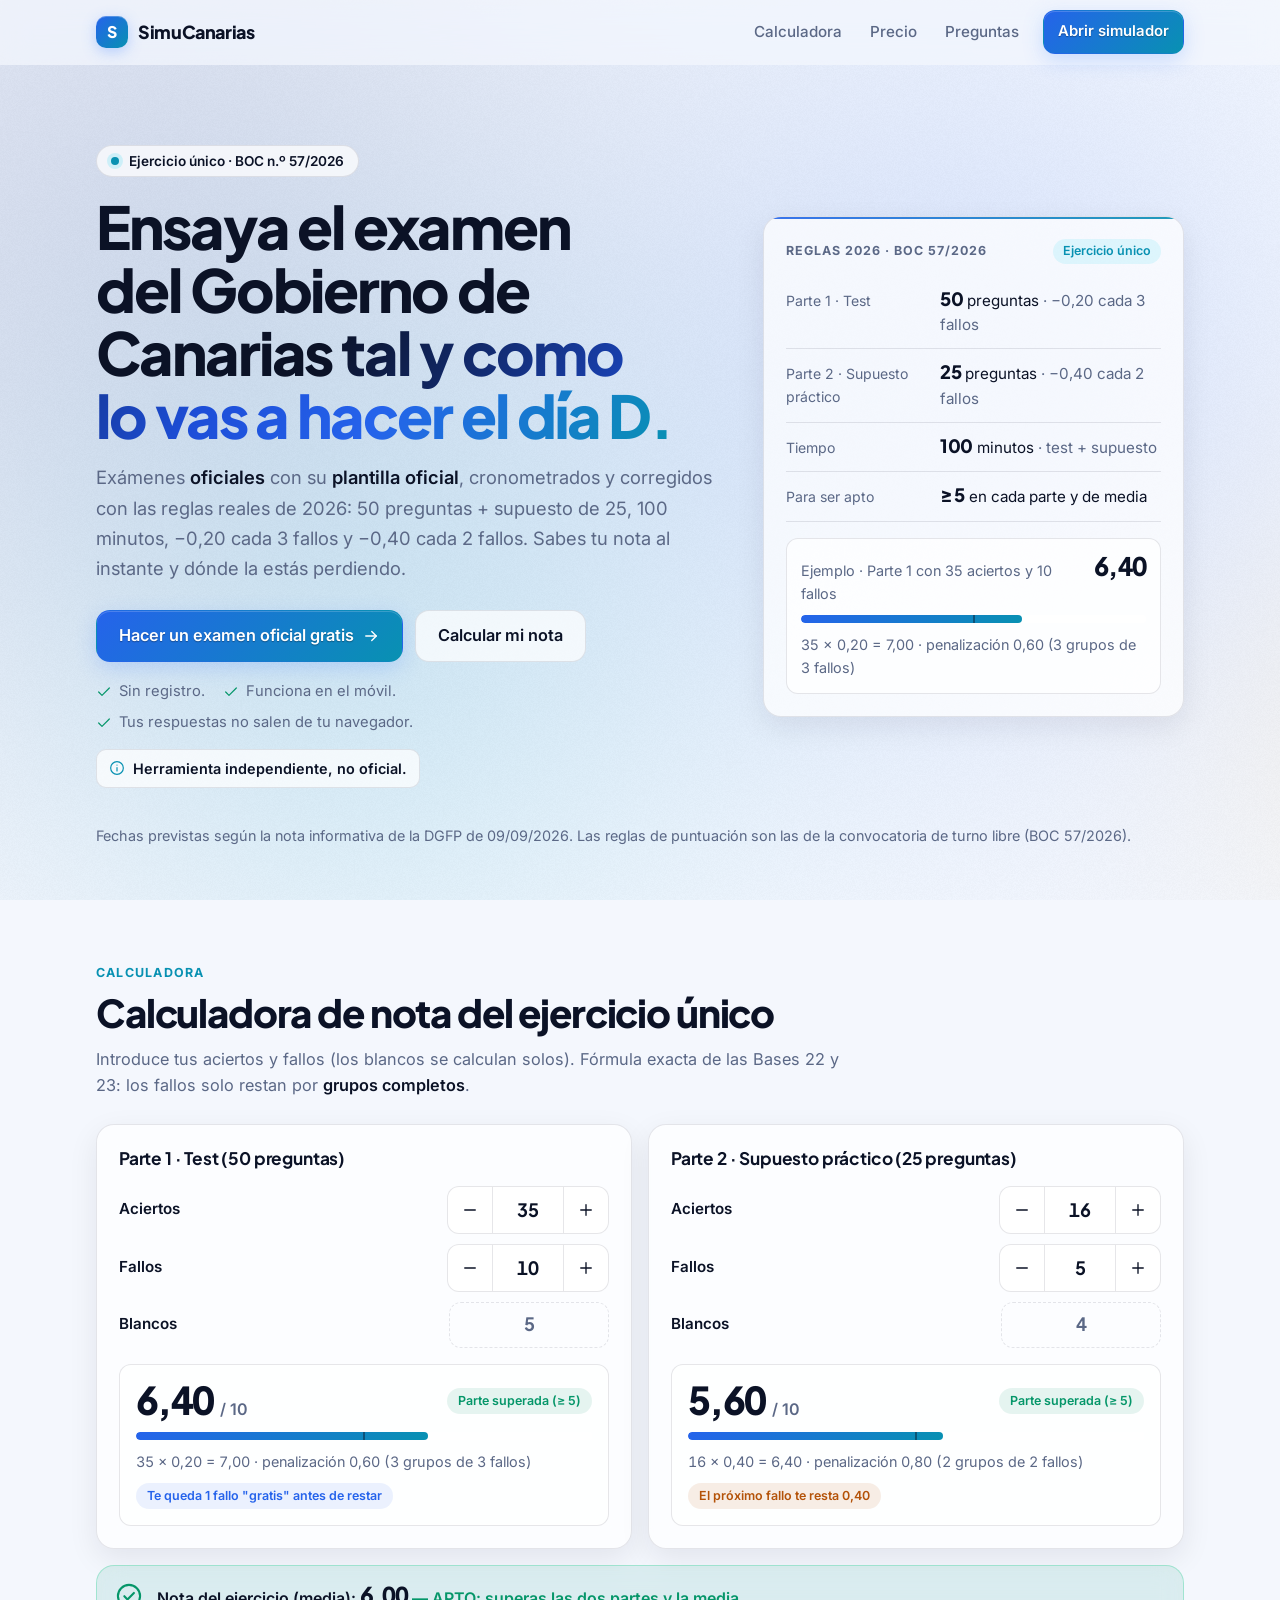
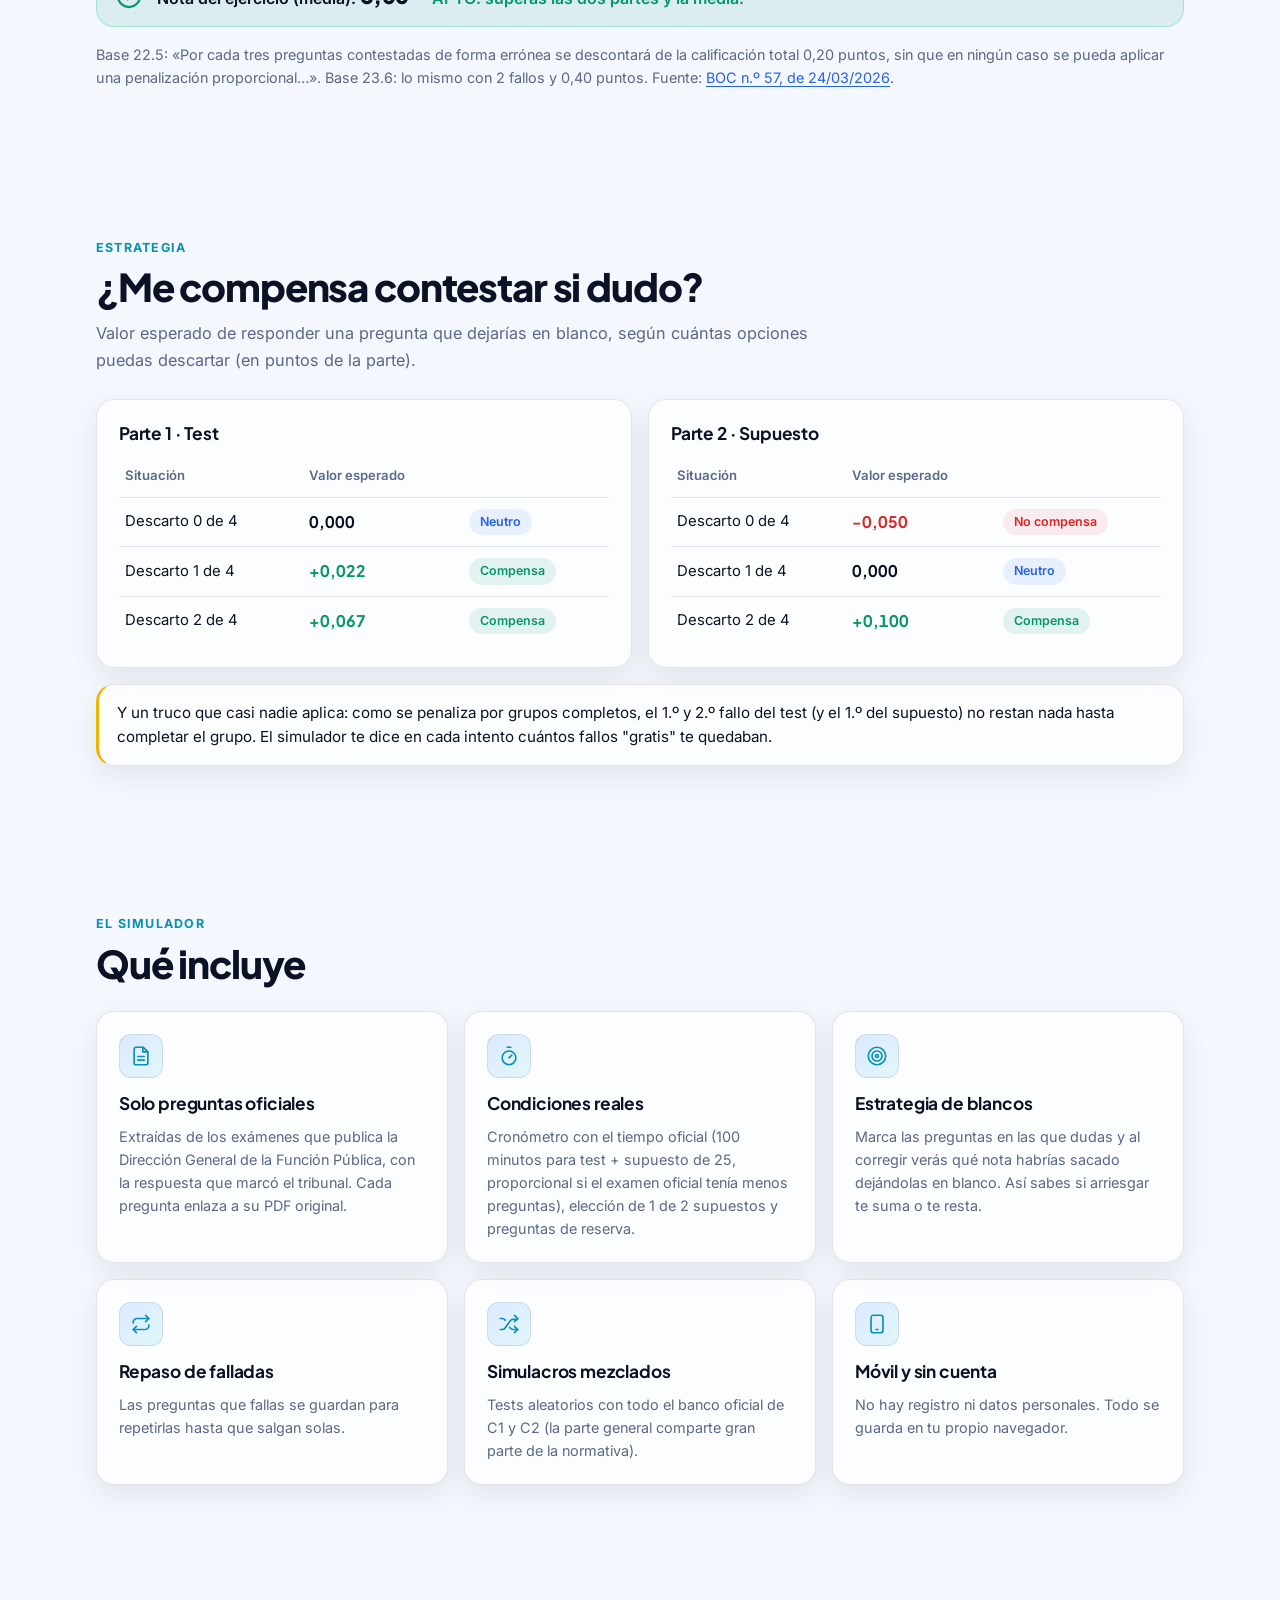
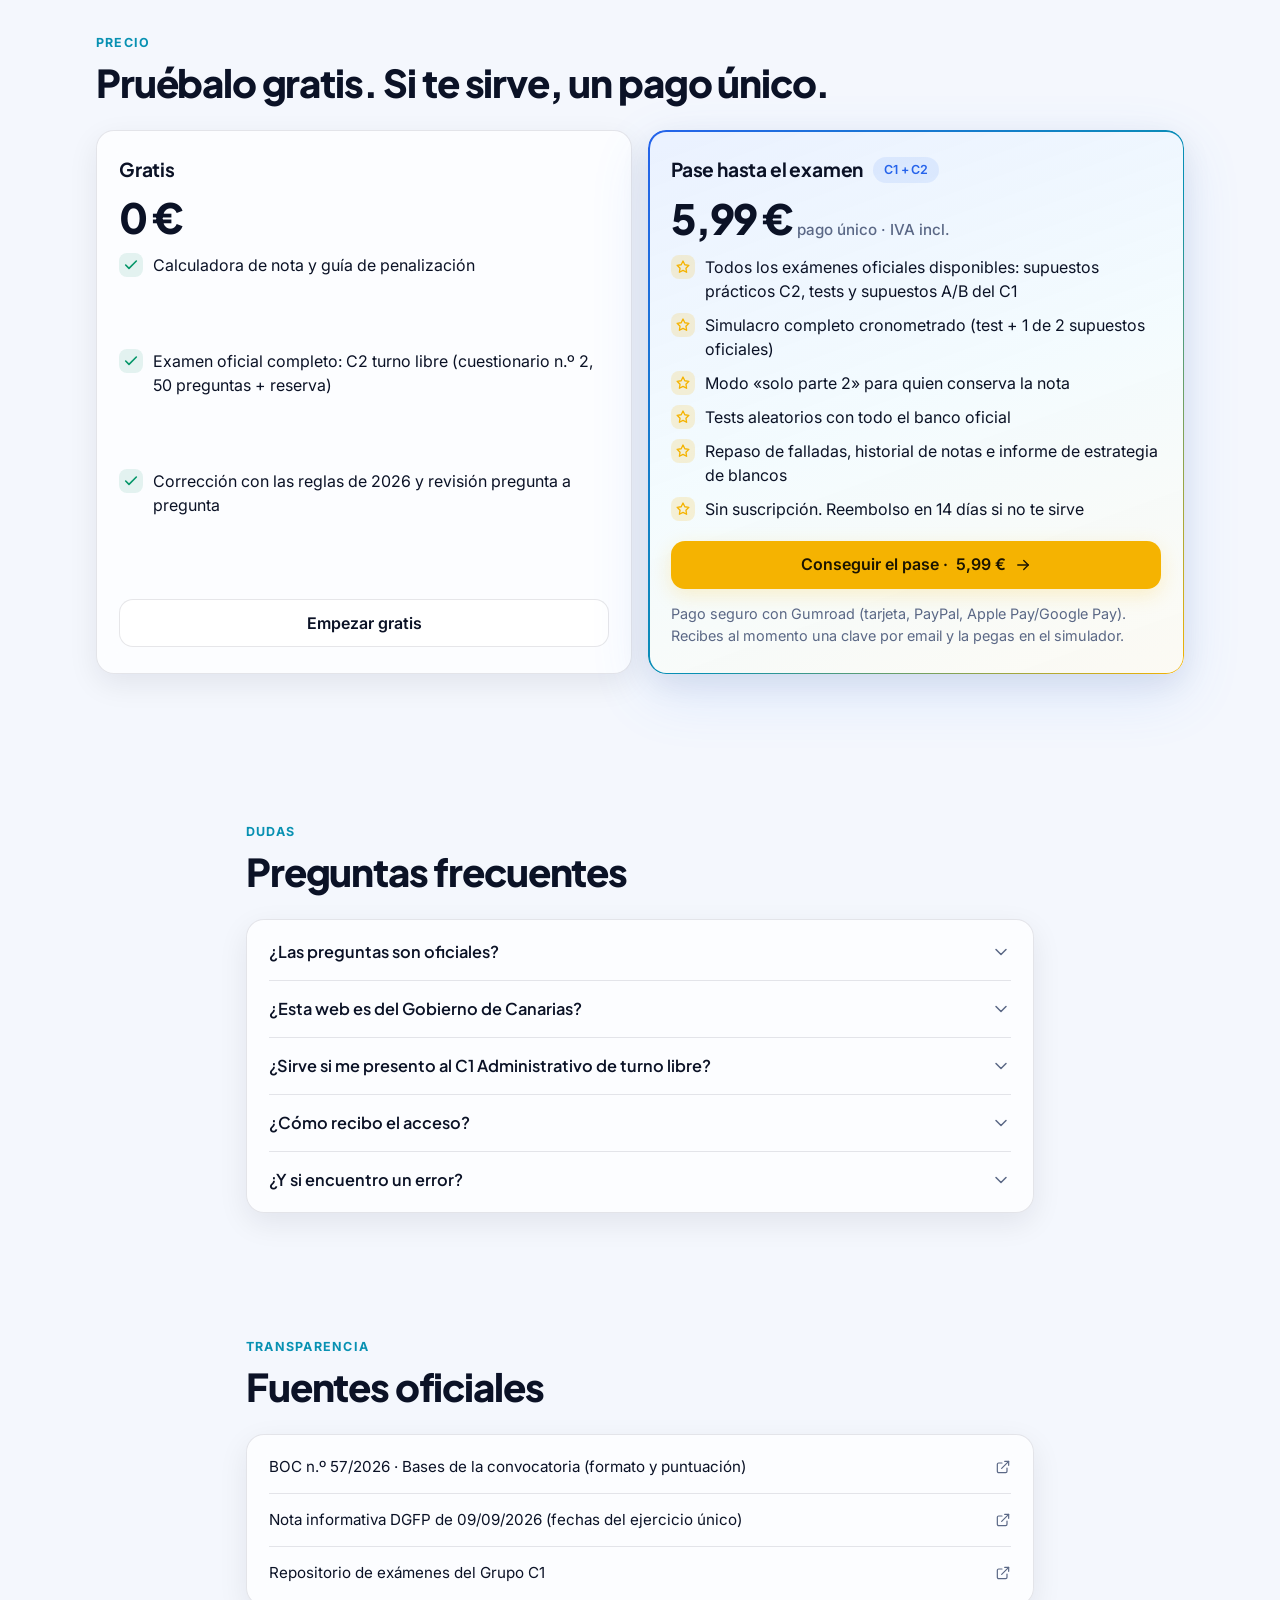
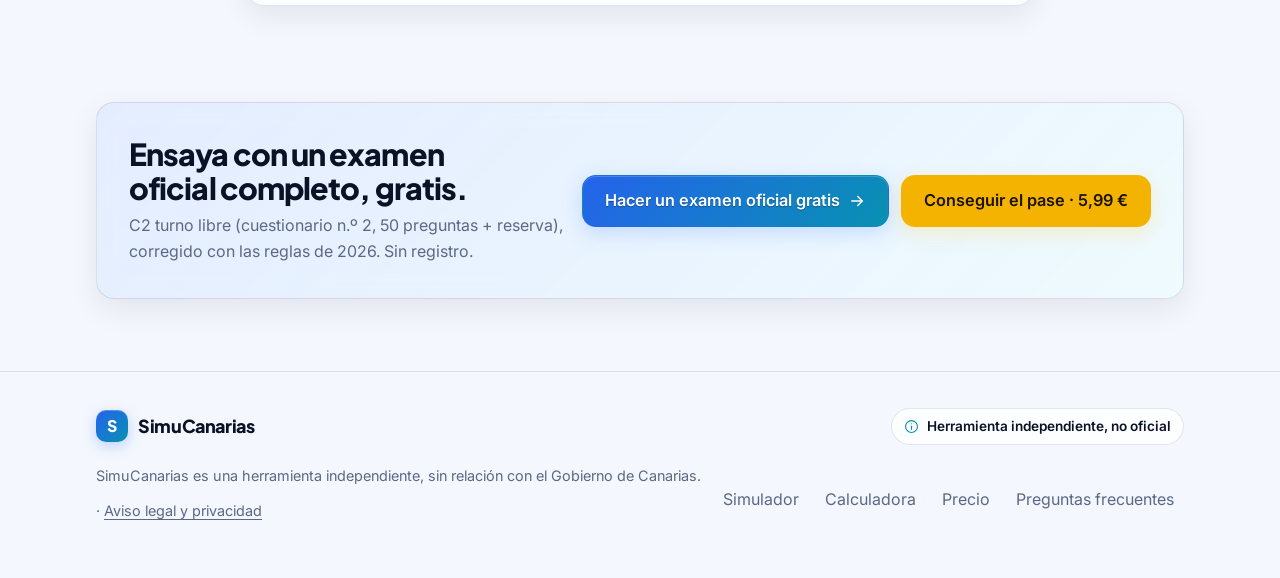
==== commit ad8924f9: "Move canonical host to simucanarias.pages.dev; redirect GitHub Pages visitors" ====
--- a/index.html
+++ b/index.html
@@ -2,17 +2,18 @@
 <html lang="es">
 <head>
 <meta charset="utf-8">
+<script>if(/github\.io$/.test(location.hostname)){location.replace("https://simucanarias.pages.dev"+location.pathname.replace(/^\/simucanarias/,"").replace(/index\.html$/,"")+location.search+location.hash)}</script>
 <meta name="viewport" content="width=device-width, initial-scale=1">
 <title>SimuCanarias · Simulacro y calculadora de nota del ejercicio único (C1 y C2 Gobierno de Canarias 2026)</title>
 <meta name="description" content="Practica con exámenes oficiales del Gobierno de Canarias corregidos con las reglas reales de 2026 (BOC 57/2026): 50+25 preguntas, 100 minutos, penalización por grupos de fallos. Calculadora de nota gratis.">
 <meta property="og:title" content="SimuCanarias · Simulacro del ejercicio único C1/C2 Gobierno de Canarias">
 <meta property="og:description" content="Herramienta independiente (no oficial). Exámenes oficiales con su plantilla oficial, corregidos con las reglas reales de 2026. Calculadora de nota gratis.">
 <meta property="og:type" content="website">
-<meta property="og:image" content="https://yasaiiko.github.io/simucanarias/og.png">
-<meta property="og:url" content="https://yasaiiko.github.io/simucanarias/">
+<meta property="og:image" content="https://simucanarias.pages.dev/og.png">
+<meta property="og:url" content="https://simucanarias.pages.dev/">
 <meta property="og:locale" content="es_ES">
 <meta name="twitter:card" content="summary_large_image">
-<link rel="canonical" href="https://yasaiiko.github.io/simucanarias/">
+<link rel="canonical" href="https://simucanarias.pages.dev/">
 <link rel="icon" href="data:image/svg+xml,%3Csvg xmlns='http://www.w3.org/2000/svg' viewBox='0 0 32 32'%3E%3Crect width='32' height='32' rx='8' fill='%230a5cc2'/%3E%3Ctext x='16' y='22' font-size='16' text-anchor='middle' fill='white' font-family='Arial' font-weight='bold'%3ES%3C/text%3E%3C/svg%3E">
 <meta name="color-scheme" content="dark light">
 <meta name="theme-color" content="#060a17" media="(prefers-color-scheme: dark)">
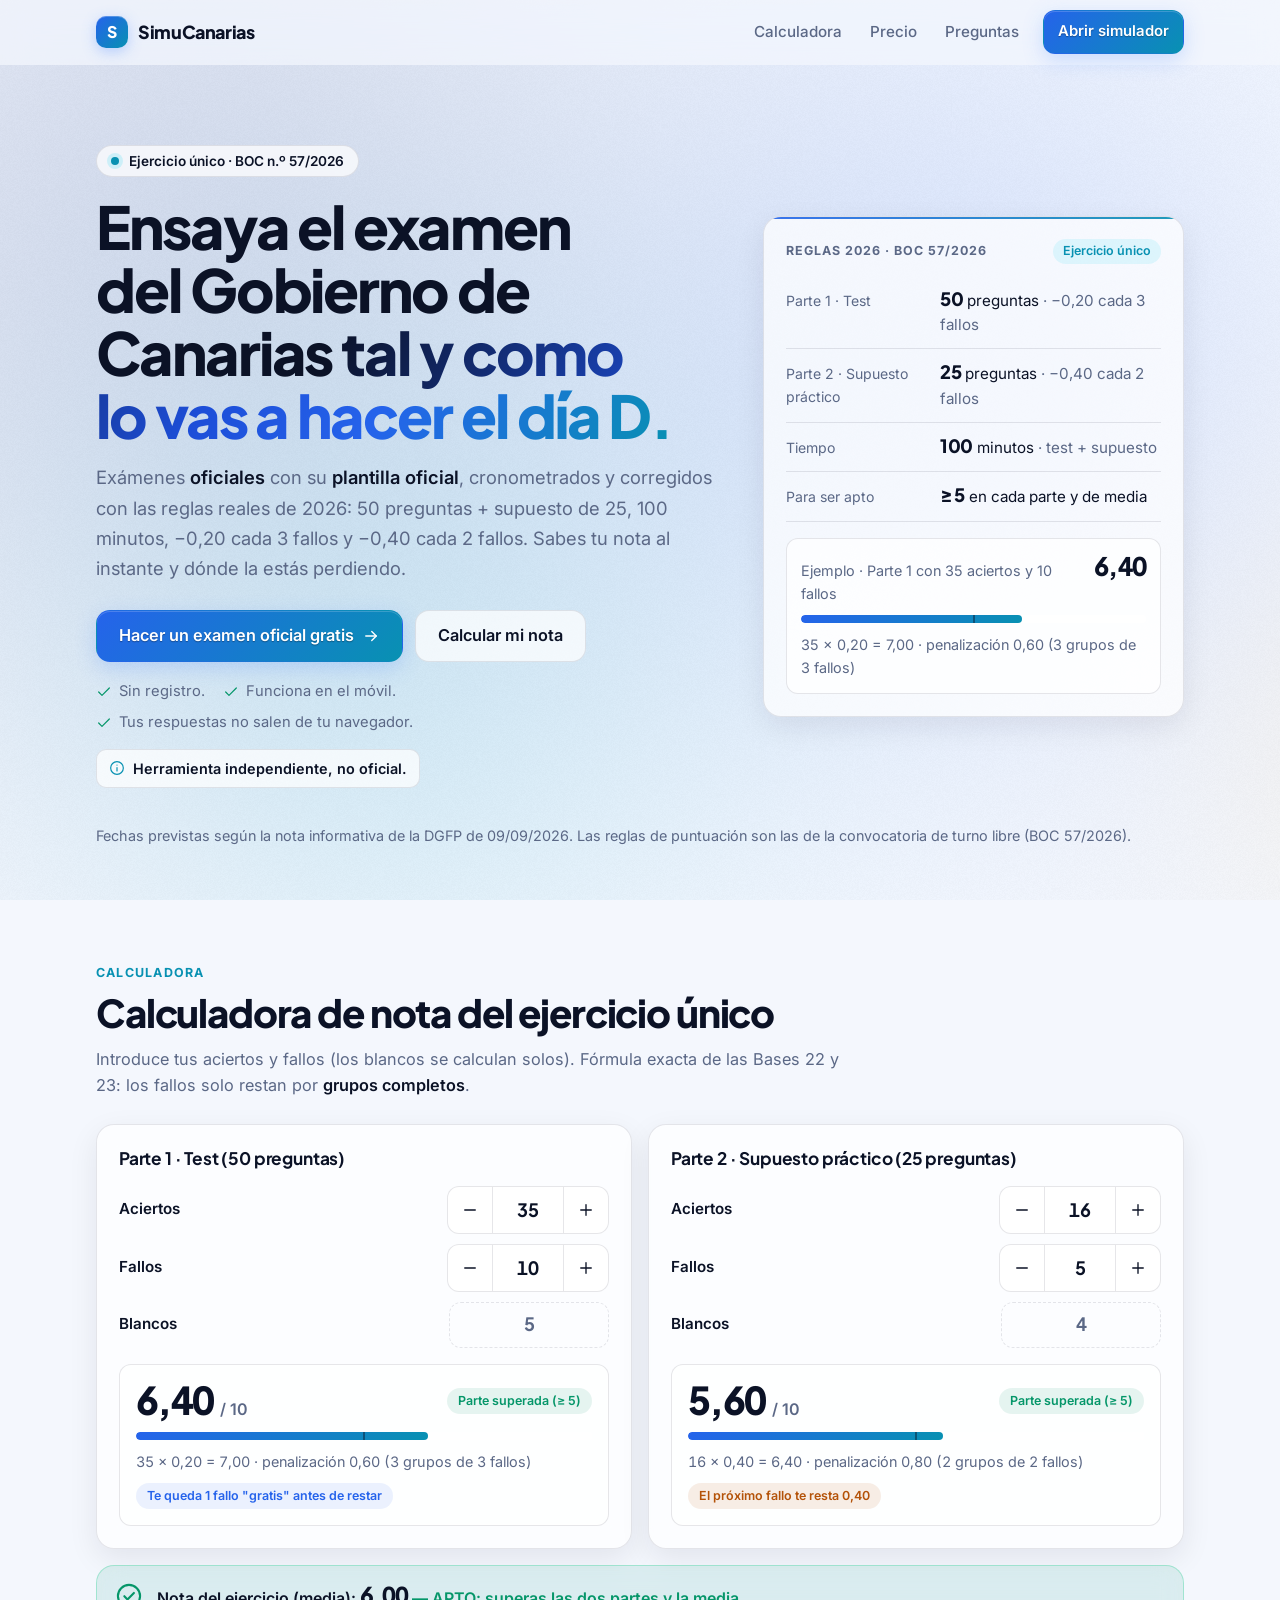
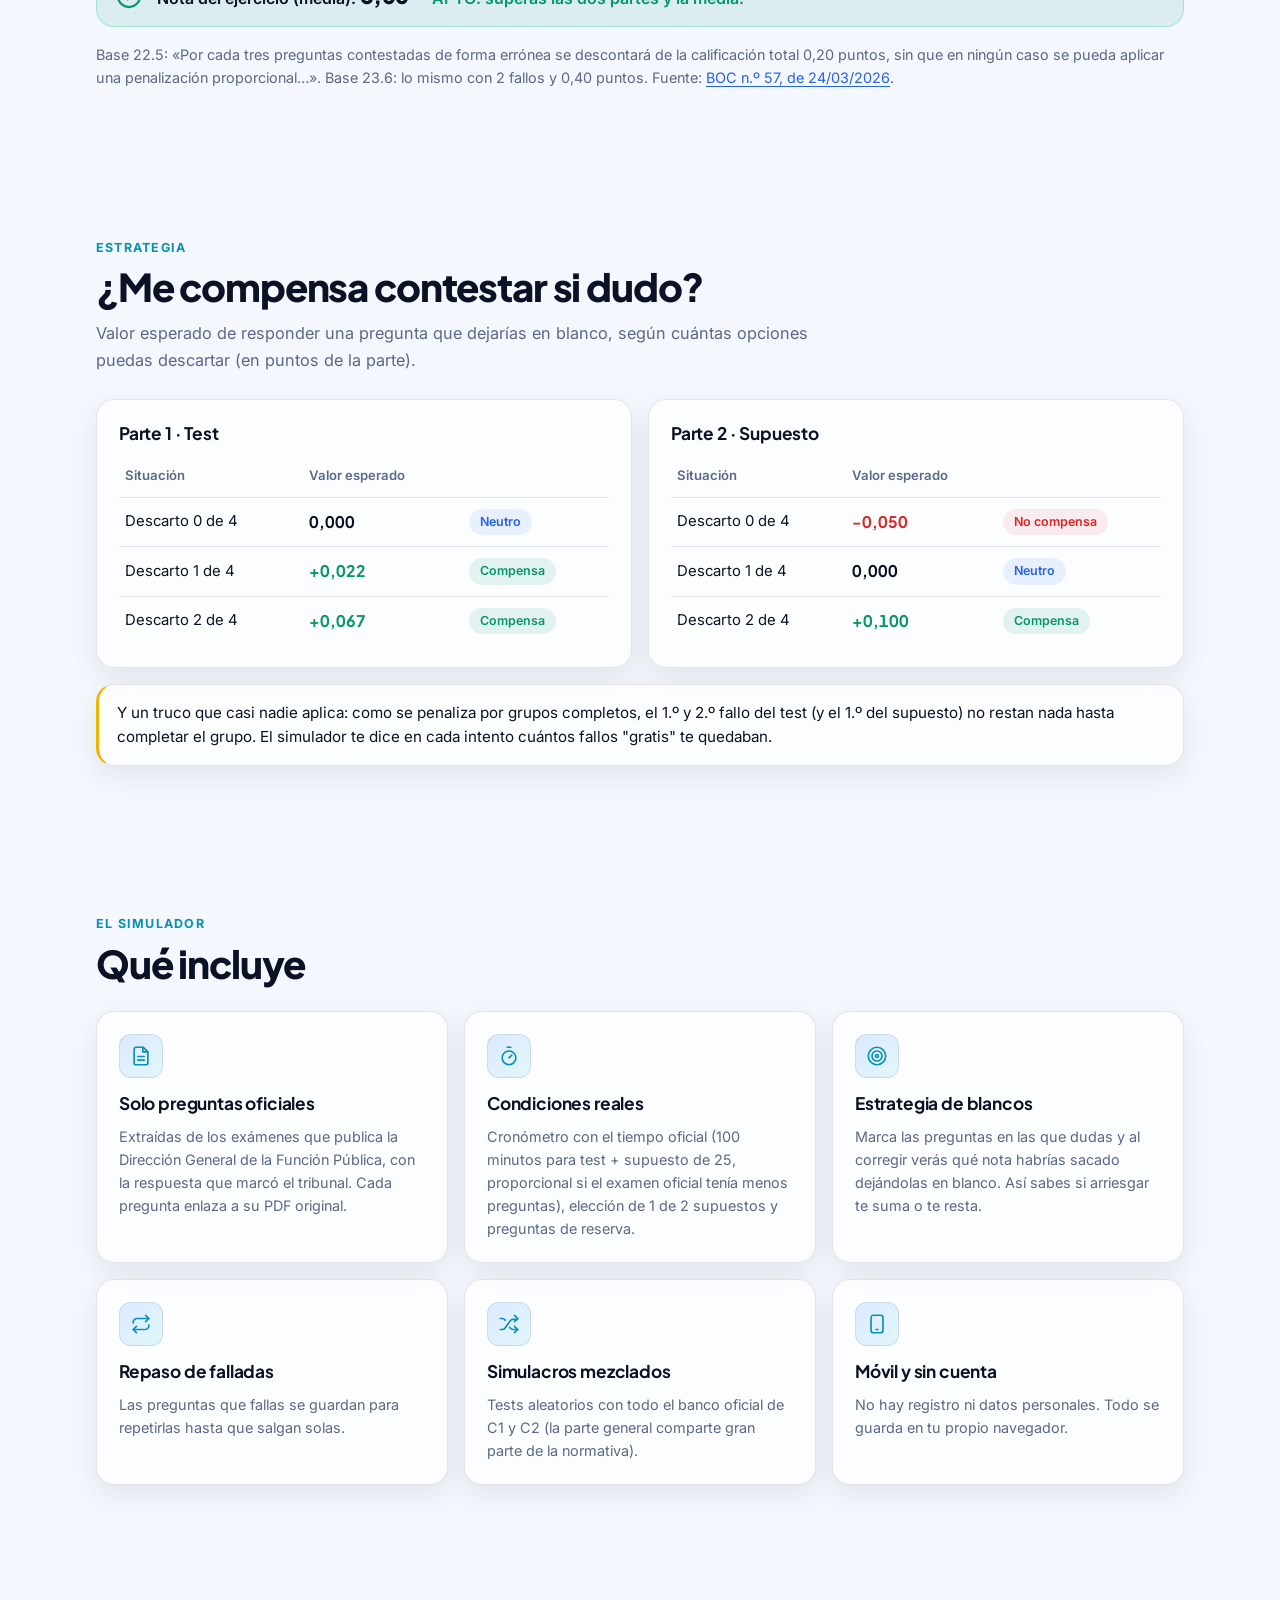
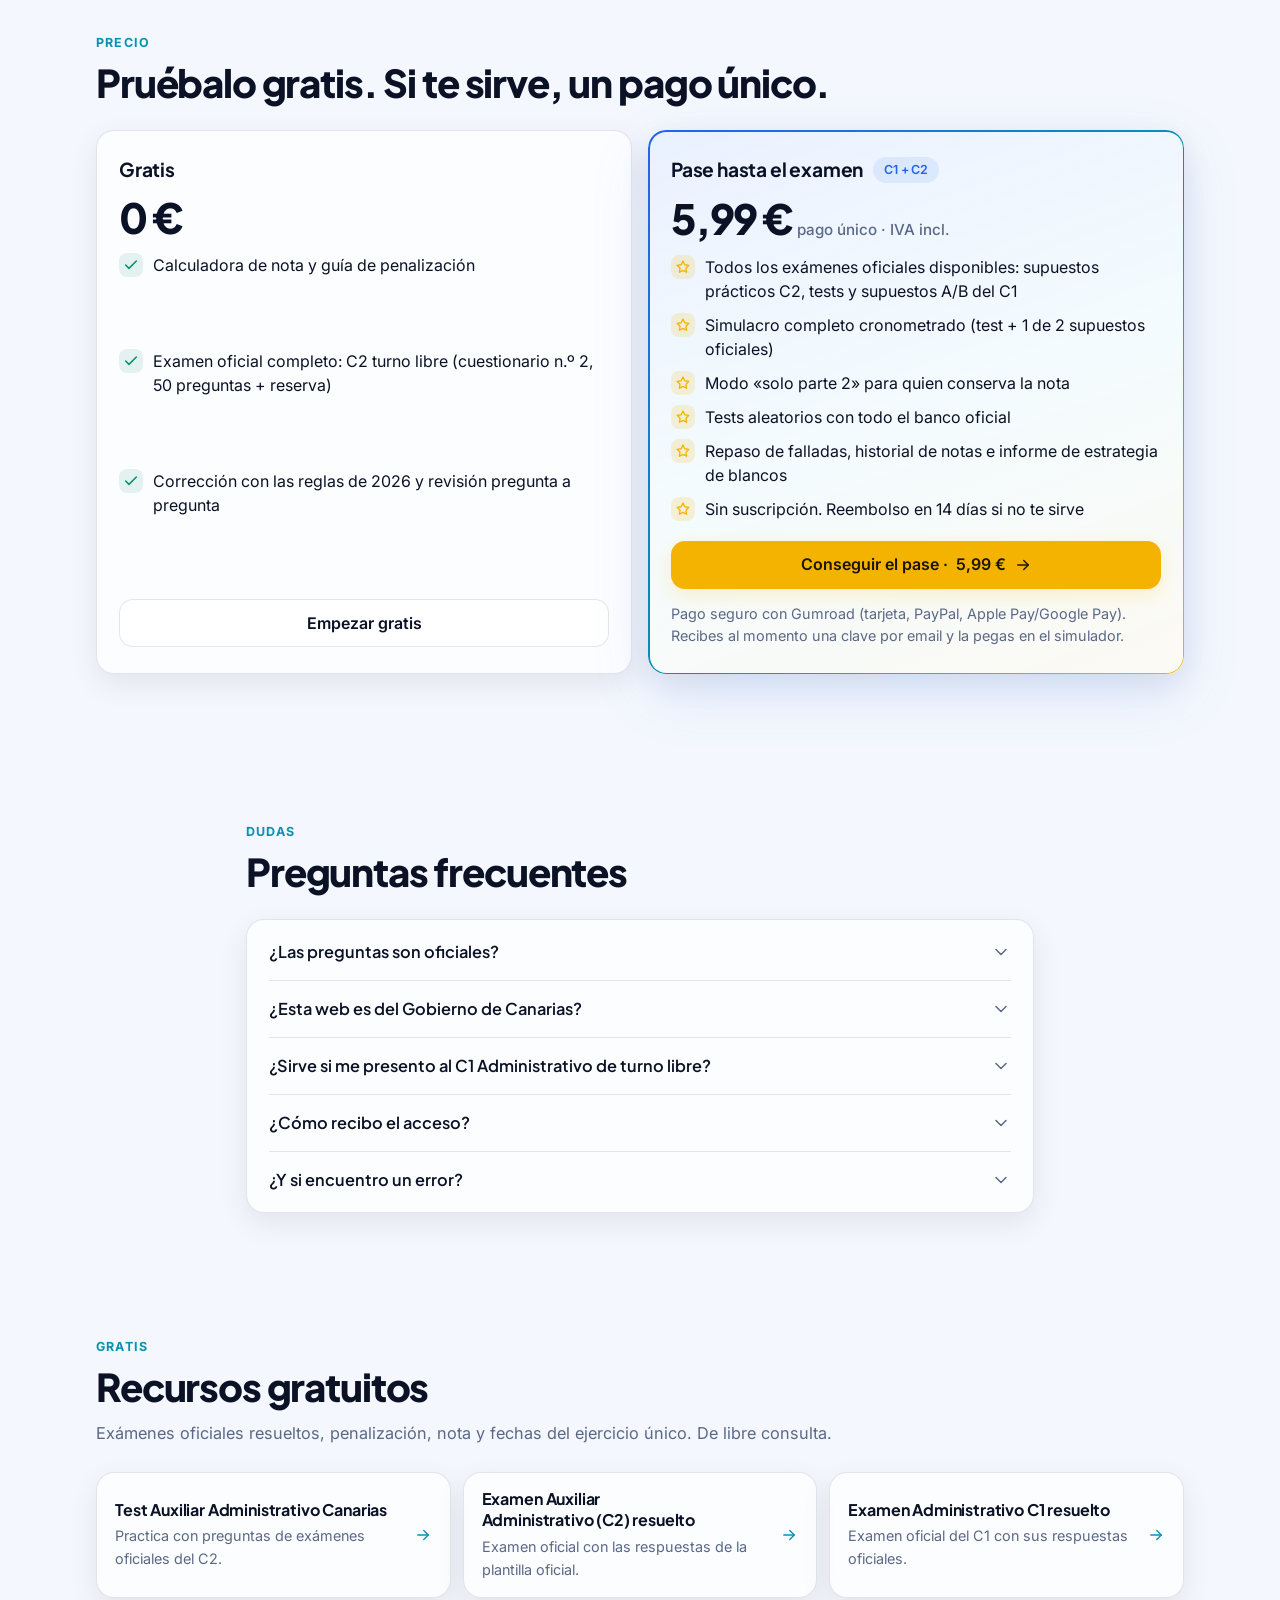
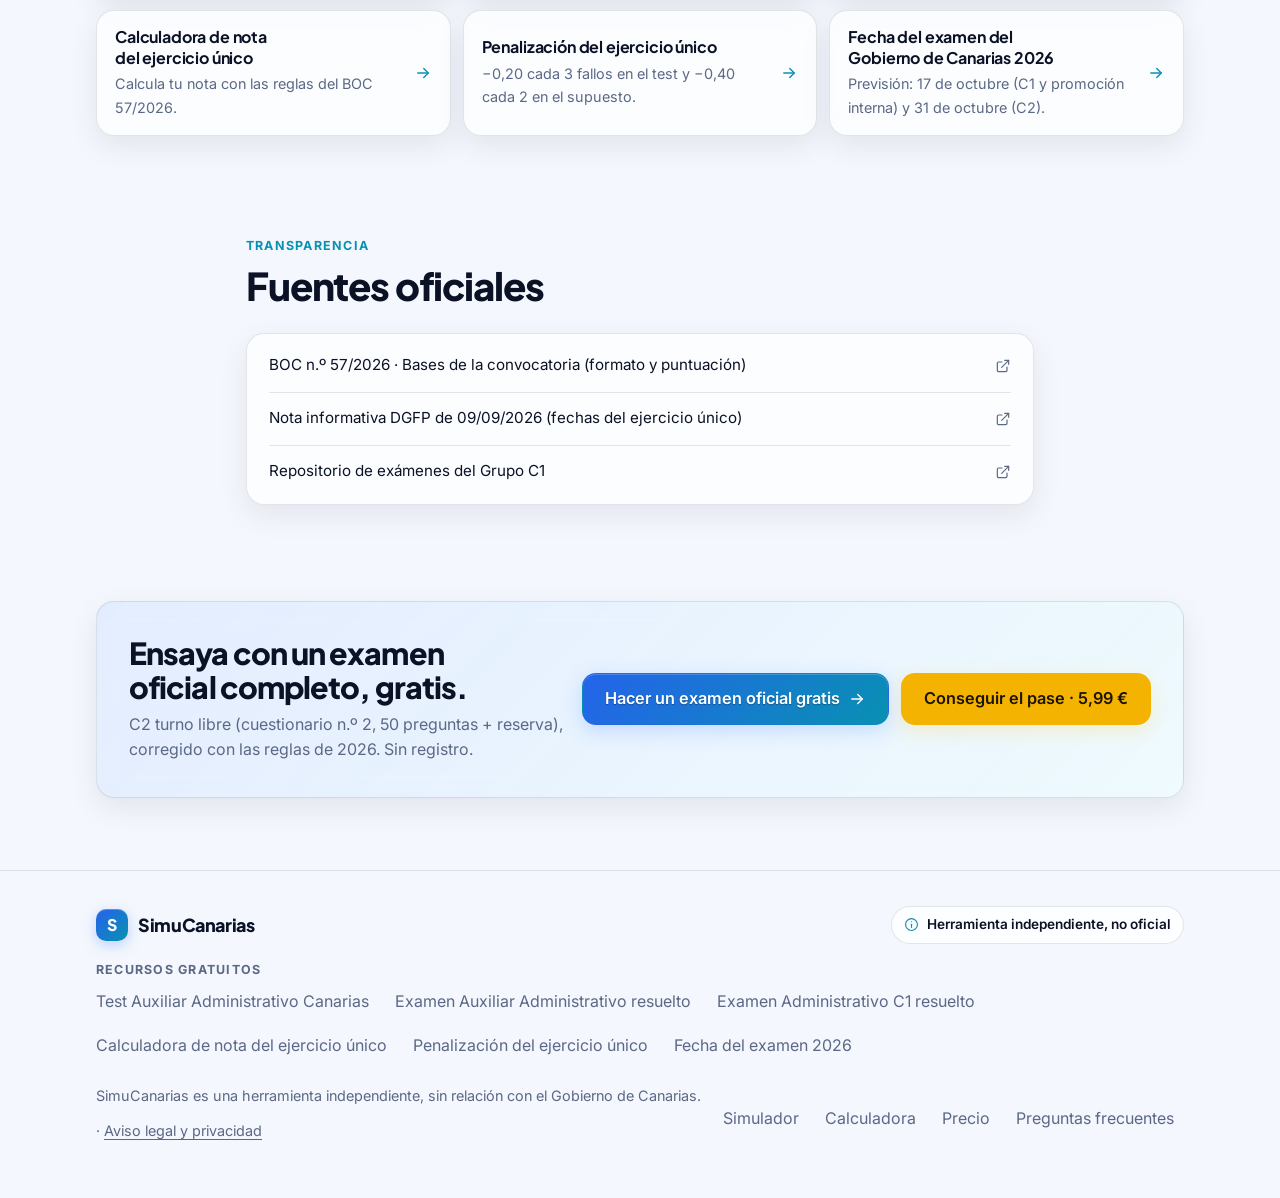
==== commit e963f94d: "SEO: 6 keyword landing pages, JSON-LD, sitemap, Search Console verification, rebuilt landing" ====
--- a/index.html
+++ b/index.html
@@ -3,9 +3,10 @@
 <head>
 <meta charset="utf-8">
 <script>if(/github\.io$/.test(location.hostname)){location.replace("https://simucanarias.pages.dev"+location.pathname.replace(/^\/simucanarias/,"").replace(/index\.html$/,"")+location.search+location.hash)}</script>
+<meta name="google-site-verification" content="6WqQMfKo0ddCM5RqAp8Xe5YzC38yDjkXHbVJ8orVDcc" />
 <meta name="viewport" content="width=device-width, initial-scale=1">
-<title>SimuCanarias · Simulacro y calculadora de nota del ejercicio único (C1 y C2 Gobierno de Canarias 2026)</title>
-<meta name="description" content="Practica con exámenes oficiales del Gobierno de Canarias corregidos con las reglas reales de 2026 (BOC 57/2026): 50+25 preguntas, 100 minutos, penalización por grupos de fallos. Calculadora de nota gratis.">
+<title>Simulacro Auxiliar Administrativo Canarias 2026 · C1 y C2</title>
+<meta name="description" content="Simulacro del ejercicio único (C2 Auxiliar y C1 Administrativo) del Gobierno de Canarias: exámenes oficiales y reglas 2026. Examen y calculadora gratis.">
 <meta property="og:title" content="SimuCanarias · Simulacro del ejercicio único C1/C2 Gobierno de Canarias">
 <meta property="og:description" content="Herramienta independiente (no oficial). Exámenes oficiales con su plantilla oficial, corregidos con las reglas reales de 2026. Calculadora de nota gratis.">
 <meta property="og:type" content="website">
@@ -21,6 +22,102 @@
 <link rel="preconnect" href="https://fonts.googleapis.com">
 <link rel="preconnect" href="https://fonts.gstatic.com" crossorigin>
 <link rel="stylesheet" href="https://fonts.googleapis.com/css2?family=Inter:wght@400;500;600&family=Plus+Jakarta+Sans:wght@600;700;800&display=swap">
+<!-- Structured data. FAQPage text must equal src/lib/faqs.js and the offers must match site/assets/config.js: scripts/prerender.mjs checks both. -->
+<script type="application/ld+json">
+{
+  "@context": "https://schema.org",
+  "@graph": [
+    {
+      "@type": "WebSite",
+      "@id": "https://simucanarias.pages.dev/#website",
+      "url": "https://simucanarias.pages.dev/",
+      "name": "SimuCanarias",
+      "description": "Herramienta independiente, no oficial: simulacro del ejercicio único (C1 y C2) del Gobierno de Canarias con exámenes oficiales corregidos con las reglas de 2026 (BOC n.º 57/2026).",
+      "inLanguage": "es"
+    },
+    {
+      "@type": "WebApplication",
+      "@id": "https://simucanarias.pages.dev/#app",
+      "name": "SimuCanarias",
+      "url": "https://simucanarias.pages.dev/simulador",
+      "description": "Simulador independiente y no oficial del ejercicio único C1/C2 del Gobierno de Canarias: exámenes oficiales con su plantilla oficial, cronómetro de 100 minutos y corrección con las reglas de 2026 (−0,20 cada 3 fallos en el test, −0,40 cada 2 fallos en el supuesto).",
+      "applicationCategory": "EducationalApplication",
+      "operatingSystem": "Web",
+      "browserRequirements": "Requiere JavaScript",
+      "inLanguage": "es",
+      "isPartOf": {
+        "@id": "https://simucanarias.pages.dev/#website"
+      },
+      "offers": [
+        {
+          "@type": "Offer",
+          "name": "Gratis",
+          "price": "0",
+          "priceCurrency": "EUR",
+          "url": "https://simucanarias.pages.dev/simulador#/exam/c2-2022-libre-test2",
+          "description": "Calculadora de nota y examen oficial completo de C2 turno libre (cuestionario n.º 2, 50 preguntas + reserva), corregido con las reglas de 2026. Sin registro."
+        },
+        {
+          "@type": "Offer",
+          "name": "Pase hasta el examen (C1 + C2)",
+          "price": "5.99",
+          "priceCurrency": "EUR",
+          "url": "https://carrion840.gumroad.com/l/simucanarias?wanted=true",
+          "description": "Pago único, IVA incluido: 215 preguntas oficiales de C1 y C2, simulacros completos cronometrados, tests aleatorios y repaso de falladas."
+        }
+      ]
+    },
+    {
+      "@type": "FAQPage",
+      "@id": "https://simucanarias.pages.dev/#faq",
+      "url": "https://simucanarias.pages.dev/",
+      "inLanguage": "es",
+      "mainEntity": [
+        {
+          "@type": "Question",
+          "name": "¿Las preguntas son oficiales?",
+          "acceptedAnswer": {
+            "@type": "Answer",
+            "text": "Sí. Solo usamos exámenes publicados por la Dirección General de la Función Pública del Gobierno de Canarias, con la respuesta correcta según el tribunal. Cada pregunta indica de qué examen sale y enlaza al PDF. Si la normativa ha cambiado después, la respuesta oficial puede no coincidir con la ley vigente: tenlo presente. Cuando detectamos una contradicción clara con la ley, lo indicamos en la propia pregunta."
+          }
+        },
+        {
+          "@type": "Question",
+          "name": "¿Esta web es del Gobierno de Canarias?",
+          "acceptedAnswer": {
+            "@type": "Answer",
+            "text": "No. Es una herramienta independiente sin relación con el Gobierno de Canarias. Los PDFs oficiales son gratuitos en su web; aquí pagas por el simulador (cronómetro, corrección con las reglas de 2026, simulacros y repaso de falladas), no por las preguntas."
+          }
+        },
+        {
+          "@type": "Question",
+          "name": "¿Sirve si me presento al C1 Administrativo de turno libre?",
+          "acceptedAnswer": {
+            "@type": "Answer",
+            "text": "Sí para practicar el formato, la gestión del tiempo y la normativa común. Los exámenes C1 publicados son de promoción interna, así que no cubren todo el temario de turno libre. No te vendemos humo: es un simulador de condiciones reales, no un temario."
+          }
+        },
+        {
+          "@type": "Question",
+          "name": "¿Cómo recibo el acceso?",
+          "acceptedAnswer": {
+            "@type": "Answer",
+            "text": "Al pagar en Gumroad recibes una clave de licencia por email (también la verás en la pantalla de compra). Abre el simulador, pulsa «Tengo una clave» y pégala. Funciona en varios dispositivos."
+          }
+        },
+        {
+          "@type": "Question",
+          "name": "¿Y si encuentro un error?",
+          "acceptedAnswer": {
+            "@type": "Answer",
+            "text": "Si eres cliente, responde al email de compra de Gumroad indicando la pregunta: lo corregimos el mismo día y, si te ha hecho perder tiempo, te devolvemos el dinero."
+          }
+        }
+      ]
+    }
+  ]
+}
+</script>
 <script>
   /* Scroll-reveal is only armed when JS + IntersectionObserver are available and motion is allowed.
      If the app bundle has not started after 4 s, disarm it so content can never stay hidden. */
@@ -34,11 +131,11 @@
 </script>
 <script src="./assets/config.js"></script>
 <script src="./assets/bg.js" defer></script>
-  <script type="module" crossorigin src="./app/index-DpZUTnwI.js"></script>
-  <link rel="stylesheet" crossorigin href="./app/index-DFZ48tOd.css">
+  <script type="module" crossorigin src="./app/index-CiSEpN1X.js"></script>
+  <link rel="stylesheet" crossorigin href="./app/index-DWicCHJP.css">
 </head>
 <body>
 <canvas id="aurora" aria-hidden="true"></canvas>
-<div id="root"><a class="skip-link" href="#main">Saltar al contenido</a><header class="nav"><div class="wrap nav-inner"><a class="logo" href="./"><span class="logo-mark" aria-hidden="true">S</span><span>SimuCanarias</span></a><nav class="nav-links" aria-label="Principal"><a href="#calculadora" class="nav-link hide-sm">Calculadora</a><a href="#precio" class="nav-link hide-sm">Precio</a><a href="#faq" class="nav-link hide-md">Preguntas</a><a class="btn btn-primary btn-sm" href="simulador.html">Abrir simulador</a></nav></div></header><main id="main"><section class="hero" aria-labelledby="hero-title"><div class="wrap hero-grid"><div class="hero-copy"><span class="eyebrow anim-in" style="--i:0"><span class="eyebrow-dot" aria-hidden="true"></span>Ejercicio único · BOC n.º 57/2026</span><h1 id="hero-title" class="anim-in" style="--i:1">Ensaya el examen del Gobierno de Canarias <span class="grad-text">tal y como lo vas a hacer el día D.</span></h1><p class="lead anim-in" style="--i:2">Exámenes <strong>oficiales</strong> con su <strong>plantilla oficial</strong>, cronometrados y corregidos con las reglas reales de 2026: 50 preguntas + supuesto de 25, 100 minutos, −0,20 cada 3 fallos y −0,40 cada 2 fallos. Sabes tu nota al instante y dónde la estás perdiendo.</p><div class="cta-row anim-in" style="--i:3"><a class="btn btn-primary btn-lg" id="cta-free" href="simulador.html#/exam/c2-2022-libre-test2">Hacer un examen oficial gratis <svg width="18" height="18" viewBox="0 0 24 24" fill="none" stroke="currentColor" stroke-width="1.8" stroke-linecap="round" stroke-linejoin="round" aria-hidden="true" focusable="false"><path d="M5 12h14"></path><path d="m13 6 6 6-6 6"></path></svg></a><a class="btn btn-ghost btn-lg" href="#calculadora">Calcular mi nota</a></div><ul class="assurances anim-in" style="--i:4"><li><svg width="16" height="16" viewBox="0 0 24 24" fill="none" stroke="currentColor" stroke-width="1.8" stroke-linecap="round" stroke-linejoin="round" aria-hidden="true" focusable="false"><path d="M20 6 9 17l-5-5"></path></svg>Sin registro.</li><li><svg width="16" height="16" viewBox="0 0 24 24" fill="none" stroke="currentColor" stroke-width="1.8" stroke-linecap="round" stroke-linejoin="round" aria-hidden="true" focusable="false"><path d="M20 6 9 17l-5-5"></path></svg>Funciona en el móvil.</li><li><svg width="16" height="16" viewBox="0 0 24 24" fill="none" stroke="currentColor" stroke-width="1.8" stroke-linecap="round" stroke-linejoin="round" aria-hidden="true" focusable="false"><path d="M20 6 9 17l-5-5"></path></svg>Tus respuestas no salen de tu navegador.</li></ul><p class="indep anim-in" style="--i:5"><svg width="16" height="16" viewBox="0 0 24 24" fill="none" stroke="currentColor" stroke-width="1.8" stroke-linecap="round" stroke-linejoin="round" aria-hidden="true" focusable="false"><circle cx="12" cy="12" r="9.5"></circle><path d="M12 16.5v-5"></path><path d="M12 7.6h.01"></path></svg> <strong>Herramienta independiente, no oficial.</strong></p></div><div class="hero-side anim-in" style="--i:3"><aside class="rules glass" aria-label="Reglas de corrección 2026"><div class="rules-head"><span class="rules-kicker">Reglas 2026 · BOC 57/2026</span><span class="rules-pill">Ejercicio único</span></div><dl class="rules-list"><div><dt>Parte 1 · Test</dt><dd><b>50</b> preguntas <span class="muted">· −0,20 cada 3 fallos</span></dd></div><div><dt>Parte 2 · Supuesto práctico</dt><dd><b>25</b> preguntas <span class="muted">· −0,40 cada 2 fallos</span></dd></div><div><dt>Tiempo</dt><dd><b>100</b> minutos <span class="muted">· test + supuesto</span></dd></div><div><dt>Para ser apto</dt><dd><b>≥ 5</b> en cada parte y de media</dd></div></dl><div class="rules-example"><div class="rules-example-top"><span class="small muted">Ejemplo · Parte 1 con 35 aciertos y 10 fallos</span><b class="rules-example-mark">6,40</b></div><div class="meter is-pass" aria-hidden="true"><span class="meter-fill" style="width:64%"></span><span class="meter-pass"></span></div><span class="small muted">35 × <!-- -->0,20<!-- --> = <!-- -->7,00<!-- --> · penalización <!-- -->0,60<!-- --> (<!-- -->3<!-- --> grupos de 3 fallos)</span></div></aside></div></div><div class="wrap anim-in" style="--i:6"><div class="countdowns" aria-label="Cuenta atrás para el ejercicio único"><div class="count-grid"><div class="count glass"><div class="count-big"><span class="count-skeleton" aria-hidden="true">—</span></div><div class="count-meta"><span class="count-label">C1 Administrativo (turno libre)</span><span class="count-date"><svg width="15" height="15" viewBox="0 0 24 24" fill="none" stroke="currentColor" stroke-width="1.8" stroke-linecap="round" stroke-linejoin="round" aria-hidden="true" focusable="false"><rect x="3" y="4.5" width="18" height="17" rx="2.5"></rect><path d="M16 2.5v4M8 2.5v4M3 10h18"></path></svg>sábado 17 de octubre, 10:00</span></div></div><div class="count glass"><div class="count-big"><span class="count-skeleton" aria-hidden="true">—</span></div><div class="count-meta"><span class="count-label">Promoción interna C1 y C2</span><span class="count-date"><svg width="15" height="15" viewBox="0 0 24 24" fill="none" stroke="currentColor" stroke-width="1.8" stroke-linecap="round" stroke-linejoin="round" aria-hidden="true" focusable="false"><rect x="3" y="4.5" width="18" height="17" rx="2.5"></rect><path d="M16 2.5v4M8 2.5v4M3 10h18"></path></svg>sábado 17 de octubre, 16:00</span></div></div><div class="count glass"><div class="count-big"><span class="count-skeleton" aria-hidden="true">—</span></div><div class="count-meta"><span class="count-label">C2 Auxiliar (turno libre)</span><span class="count-date"><svg width="15" height="15" viewBox="0 0 24 24" fill="none" stroke="currentColor" stroke-width="1.8" stroke-linecap="round" stroke-linejoin="round" aria-hidden="true" focusable="false"><rect x="3" y="4.5" width="18" height="17" rx="2.5"></rect><path d="M16 2.5v4M8 2.5v4M3 10h18"></path></svg>sábado 31 de octubre, 10:00</span></div></div></div><p class="small muted count-note">Fechas previstas según la nota informativa de la DGFP de 09/09/2026. Las reglas de puntuación son las de la convocatoria de turno libre (BOC 57/2026).</p></div></div></section><section class="section" id="calculadora" aria-labelledby="calc-title"><div class="wrap"><header class="section-head reveal"><span class="kicker">Calculadora</span><h2 id="calc-title">Calculadora de nota del ejercicio único</h2><p class="section-lead">Introduce tus aciertos y fallos (los blancos se calculan solos). Fórmula exacta de las Bases 22 y 23: los fallos solo restan por <strong>grupos completos</strong>.</p></header><div class="grid2"><div class="calc glass reveal" style="--rd:0ms"><h3>Parte 1 · Test (50 preguntas)</h3><div class="fields"><div class="field"><label for="a1">Aciertos</label><div class="stepper"><button type="button" class="step" aria-label="Restar uno a aciertos" aria-controls="a1"><svg width="18" height="18" viewBox="0 0 24 24" fill="none" stroke="currentColor" stroke-width="1.8" stroke-linecap="round" stroke-linejoin="round" aria-hidden="true" focusable="false"><path d="M5 12h14"></path></svg></button><input id="a1" type="number" min="0" max="50" step="1" inputMode="numeric" autoComplete="off" value="35"/><button type="button" class="step" aria-label="Sumar uno a aciertos" aria-controls="a1"><svg width="18" height="18" viewBox="0 0 24 24" fill="none" stroke="currentColor" stroke-width="1.8" stroke-linecap="round" stroke-linejoin="round" aria-hidden="true" focusable="false"><path d="M12 5v14M5 12h14"></path></svg></button></div></div><div class="field"><label for="f1">Fallos</label><div class="stepper"><button type="button" class="step" aria-label="Restar uno a fallos" aria-controls="f1"><svg width="18" height="18" viewBox="0 0 24 24" fill="none" stroke="currentColor" stroke-width="1.8" stroke-linecap="round" stroke-linejoin="round" aria-hidden="true" focusable="false"><path d="M5 12h14"></path></svg></button><input id="f1" type="number" min="0" max="50" step="1" inputMode="numeric" autoComplete="off" value="10"/><button type="button" class="step" aria-label="Sumar uno a fallos" aria-controls="f1"><svg width="18" height="18" viewBox="0 0 24 24" fill="none" stroke="currentColor" stroke-width="1.8" stroke-linecap="round" stroke-linejoin="round" aria-hidden="true" focusable="false"><path d="M12 5v14M5 12h14"></path></svg></button></div></div><div class="field"><span class="field-label" id="b1-label">Blancos</span><output id="b1" class="blank-out" aria-labelledby="b1-label" for="a1 f1">5</output></div></div><div class="out" id="o1"><div class="out-head"><div class="mark"><span class="mark-num" aria-hidden="true">6,40</span><span class="sr-only">Nota de la parte: <!-- -->6,40</span><span class="mark-of" aria-hidden="true">/ 10</span></div><span class="tag ok">Parte superada (≥ 5)</span></div><div class="meter is-pass" aria-hidden="true"><span class="meter-fill" style="width:64%"></span><span class="meter-pass"></span></div><p class="small out-detail">35<!-- --> × <!-- -->0,20<!-- --> = <!-- -->7,00<!-- --> · penalización <!-- -->0,60<!-- --> (<!-- -->3<!-- --> grupo<!-- -->s<!-- --> de <!-- -->3<!-- --> fallos)</p><div class="out-tags"><span class="tag">Te queda 1 fallo<!-- --> &quot;gratis&quot; antes de restar</span></div></div></div><div class="calc glass reveal" style="--rd:80ms"><h3>Parte 2 · Supuesto práctico (25 preguntas)</h3><div class="fields"><div class="field"><label for="a2">Aciertos</label><div class="stepper"><button type="button" class="step" aria-label="Restar uno a aciertos" aria-controls="a2"><svg width="18" height="18" viewBox="0 0 24 24" fill="none" stroke="currentColor" stroke-width="1.8" stroke-linecap="round" stroke-linejoin="round" aria-hidden="true" focusable="false"><path d="M5 12h14"></path></svg></button><input id="a2" type="number" min="0" max="25" step="1" inputMode="numeric" autoComplete="off" value="16"/><button type="button" class="step" aria-label="Sumar uno a aciertos" aria-controls="a2"><svg width="18" height="18" viewBox="0 0 24 24" fill="none" stroke="currentColor" stroke-width="1.8" stroke-linecap="round" stroke-linejoin="round" aria-hidden="true" focusable="false"><path d="M12 5v14M5 12h14"></path></svg></button></div></div><div class="field"><label for="f2">Fallos</label><div class="stepper"><button type="button" class="step" aria-label="Restar uno a fallos" aria-controls="f2"><svg width="18" height="18" viewBox="0 0 24 24" fill="none" stroke="currentColor" stroke-width="1.8" stroke-linecap="round" stroke-linejoin="round" aria-hidden="true" focusable="false"><path d="M5 12h14"></path></svg></button><input id="f2" type="number" min="0" max="25" step="1" inputMode="numeric" autoComplete="off" value="5"/><button type="button" class="step" aria-label="Sumar uno a fallos" aria-controls="f2"><svg width="18" height="18" viewBox="0 0 24 24" fill="none" stroke="currentColor" stroke-width="1.8" stroke-linecap="round" stroke-linejoin="round" aria-hidden="true" focusable="false"><path d="M12 5v14M5 12h14"></path></svg></button></div></div><div class="field"><span class="field-label" id="b2-label">Blancos</span><output id="b2" class="blank-out" aria-labelledby="b2-label" for="a2 f2">4</output></div></div><div class="out" id="o2"><div class="out-head"><div class="mark"><span class="mark-num" aria-hidden="true">5,60</span><span class="sr-only">Nota de la parte: <!-- -->5,60</span><span class="mark-of" aria-hidden="true">/ 10</span></div><span class="tag ok">Parte superada (≥ 5)</span></div><div class="meter is-pass" aria-hidden="true"><span class="meter-fill" style="width:56%"></span><span class="meter-pass"></span></div><p class="small out-detail">16<!-- --> × <!-- -->0,40<!-- --> = <!-- -->6,40<!-- --> · penalización <!-- -->0,80<!-- --> (<!-- -->2<!-- --> grupo<!-- -->s<!-- --> de <!-- -->2<!-- --> fallos)</p><div class="out-tags"><span class="tag warn">El próximo fallo te resta <!-- -->0,40</span></div></div></div></div><div class="reveal"><div class="verdict ok" id="verdict" role="status" aria-live="polite"><span class="verdict-icon"><svg width="28" height="28" viewBox="0 0 24 24" fill="none" stroke="currentColor" stroke-width="1.8" stroke-linecap="round" stroke-linejoin="round" aria-hidden="true" focusable="false"><circle cx="12" cy="12" r="9.5"></circle><path d="m8 12.2 2.7 2.7L16.2 9.4"></path></svg></span><p class="verdict-text"><span class="verdict-label">Nota del ejercicio (media):</span> <span class="verdict-mark" aria-hidden="true">6,00</span><span class="sr-only">6,00</span> <span class="verdict-msg">— <!-- -->APTO: superas las dos partes y la media.</span></p></div></div><p class="small muted footnote reveal">Base 22.5: «Por cada tres preguntas contestadas de forma errónea se descontará de la calificación total 0,20 puntos, sin que en ningún caso se pueda aplicar una penalización proporcional…». Base 23.6: lo mismo con 2 fallos y 0,40 puntos. Fuente:<!-- --> <a href="https://sede.gobiernodecanarias.org/boc/boc-a-2026-057-948.pdf" target="_blank" rel="noopener">BOC n.º 57, de 24/03/2026</a>.</p></div></section><section class="section" id="estrategia" aria-labelledby="ev-title"><div class="wrap"><header class="section-head reveal"><span class="kicker">Estrategia</span><h2 id="ev-title">¿Me compensa contestar si dudo?</h2><p class="section-lead">Valor esperado de responder una pregunta que dejarías en blanco, según cuántas opciones puedas descartar (en puntos de la parte).</p></header><div class="grid2"><div class="glass card reveal" style="--rd:0ms"><h3>Parte 1 · Test</h3><table class="ev"><thead><tr><th scope="col">Situación</th><th scope="col">Valor esperado</th><th scope="col"><span class="sr-only">¿Compensa?</span></th></tr></thead><tbody><tr><td>Descarto <!-- -->0<!-- --> de 4</td><td class="ev-num">0,000</td><td><span class="tag">Neutro</span></td></tr><tr><td>Descarto <!-- -->1<!-- --> de 4</td><td class="ev-num pos">+<!-- -->0,022</td><td><span class="tag ok">Compensa</span></td></tr><tr><td>Descarto <!-- -->2<!-- --> de 4</td><td class="ev-num pos">+<!-- -->0,067</td><td><span class="tag ok">Compensa</span></td></tr></tbody></table></div><div class="glass card reveal" style="--rd:80ms"><h3>Parte 2 · Supuesto</h3><table class="ev"><thead><tr><th scope="col">Situación</th><th scope="col">Valor esperado</th><th scope="col"><span class="sr-only">¿Compensa?</span></th></tr></thead><tbody><tr><td>Descarto <!-- -->0<!-- --> de 4</td><td class="ev-num neg">-0,050</td><td><span class="tag bad">No compensa</span></td></tr><tr><td>Descarto <!-- -->1<!-- --> de 4</td><td class="ev-num">0,000</td><td><span class="tag">Neutro</span></td></tr><tr><td>Descarto <!-- -->2<!-- --> de 4</td><td class="ev-num pos">+<!-- -->0,100</td><td><span class="tag ok">Compensa</span></td></tr></tbody></table></div></div><p class="tip glass reveal">Y un truco que casi nadie aplica: como se penaliza por grupos completos, el 1.º y 2.º fallo del test (y el 1.º del supuesto) no restan nada hasta completar el grupo. El simulador te dice en cada intento cuántos fallos &quot;gratis&quot; te quedaban.</p></div></section><section class="section" id="incluye" aria-labelledby="features-title"><div class="wrap"><header class="section-head reveal"><span class="kicker">El simulador</span><h2 id="features-title">Qué incluye</h2></header><div class="grid3"><div class="reveal" style="--rd:0ms"><article class="feature glass"><span class="feature-icon"><svg width="22" height="22" viewBox="0 0 24 24" fill="none" stroke="currentColor" stroke-width="1.8" stroke-linecap="round" stroke-linejoin="round" aria-hidden="true" focusable="false"><path d="M14.5 2.5H6.5a2 2 0 0 0-2 2v15a2 2 0 0 0 2 2h11a2 2 0 0 0 2-2v-12z"></path><path d="M14 2.5v5h5.5"></path><path d="M8.5 12.5h7M8.5 16.5h7"></path></svg></span><h3>Solo preguntas oficiales</h3><p class="small muted">Extraídas de los exámenes que publica la Dirección General de la Función Pública, con la respuesta que marcó el tribunal. Cada pregunta enlaza a su PDF original.</p></article></div><div class="reveal" style="--rd:70ms"><article class="feature glass"><span class="feature-icon"><svg width="22" height="22" viewBox="0 0 24 24" fill="none" stroke="currentColor" stroke-width="1.8" stroke-linecap="round" stroke-linejoin="round" aria-hidden="true" focusable="false"><path d="M10 2.5h4"></path><path d="m12 14 3-3"></path><circle cx="12" cy="14" r="7.5"></circle></svg></span><h3>Condiciones reales</h3><p class="small muted">Cronómetro con el tiempo oficial (100 minutos para test + supuesto de 25, proporcional si el examen oficial tenía menos preguntas), elección de 1 de 2 supuestos y preguntas de reserva.</p></article></div><div class="reveal" style="--rd:140ms"><article class="feature glass"><span class="feature-icon"><svg width="22" height="22" viewBox="0 0 24 24" fill="none" stroke="currentColor" stroke-width="1.8" stroke-linecap="round" stroke-linejoin="round" aria-hidden="true" focusable="false"><circle cx="12" cy="12" r="9.5"></circle><circle cx="12" cy="12" r="5.5"></circle><circle cx="12" cy="12" r="1.6"></circle></svg></span><h3>Estrategia de blancos</h3><p class="small muted">Marca las preguntas en las que dudas y al corregir verás qué nota habrías sacado dejándolas en blanco. Así sabes si arriesgar te suma o te resta.</p></article></div><div class="reveal" style="--rd:0ms"><article class="feature glass"><span class="feature-icon"><svg width="22" height="22" viewBox="0 0 24 24" fill="none" stroke="currentColor" stroke-width="1.8" stroke-linecap="round" stroke-linejoin="round" aria-hidden="true" focusable="false"><path d="m17 2.5 3.5 3.5-3.5 3.5"></path><path d="M3.5 11v-1a4 4 0 0 1 4-4h13"></path><path d="m7 21.5-3.5-3.5L7 14.5"></path><path d="M20.5 13v1a4 4 0 0 1-4 4h-13"></path></svg></span><h3>Repaso de falladas</h3><p class="small muted">Las preguntas que fallas se guardan para repetirlas hasta que salgan solas.</p></article></div><div class="reveal" style="--rd:70ms"><article class="feature glass"><span class="feature-icon"><svg width="22" height="22" viewBox="0 0 24 24" fill="none" stroke="currentColor" stroke-width="1.8" stroke-linecap="round" stroke-linejoin="round" aria-hidden="true" focusable="false"><path d="m18 14.5 3.5 3.5-3.5 3.5"></path><path d="m18 2.5 3.5 3.5L18 9.5"></path><path d="M2.5 18h2a4 4 0 0 0 3.3-1.7l5.4-7.6A4 4 0 0 1 16.5 7h5"></path><path d="M2.5 6h2a4 4 0 0 1 3.4 1.9"></path><path d="M21.5 18h-5a4 4 0 0 1-3.3-1.8l-.4-.5"></path></svg></span><h3>Simulacros mezclados</h3><p class="small muted">Tests aleatorios con todo el banco oficial de C1 y C2 (la parte general comparte gran parte de la normativa).</p></article></div><div class="reveal" style="--rd:140ms"><article class="feature glass"><span class="feature-icon"><svg width="22" height="22" viewBox="0 0 24 24" fill="none" stroke="currentColor" stroke-width="1.8" stroke-linecap="round" stroke-linejoin="round" aria-hidden="true" focusable="false"><rect x="5.5" y="2.5" width="13" height="19" rx="2.5"></rect><path d="M11 18h2"></path></svg></span><h3>Móvil y sin cuenta</h3><p class="small muted">No hay registro ni datos personales. Todo se guarda en tu propio navegador.</p></article></div></div></div></section><section class="section" id="precio" aria-labelledby="price-title"><div class="wrap"><header class="section-head reveal"><span class="kicker">Precio</span><h2 id="price-title">Pruébalo gratis. Si te sirve, un pago único.</h2></header><div class="pricing"><div class="plan glass reveal"><h3>Gratis</h3><div class="price">0 €</div><ul class="plan-list"><li><span class="li-icon ok"><svg width="16" height="16" viewBox="0 0 24 24" fill="none" stroke="currentColor" stroke-width="2.4" stroke-linecap="round" stroke-linejoin="round" aria-hidden="true" focusable="false"><path d="M20 6 9 17l-5-5"></path></svg></span>Calculadora de nota y guía de penalización</li><li><span class="li-icon ok"><svg width="16" height="16" viewBox="0 0 24 24" fill="none" stroke="currentColor" stroke-width="2.4" stroke-linecap="round" stroke-linejoin="round" aria-hidden="true" focusable="false"><path d="M20 6 9 17l-5-5"></path></svg></span>Examen oficial completo: C2 turno libre (cuestionario n.º 2, 50 preguntas + reserva)</li><li><span class="li-icon ok"><svg width="16" height="16" viewBox="0 0 24 24" fill="none" stroke="currentColor" stroke-width="2.4" stroke-linecap="round" stroke-linejoin="round" aria-hidden="true" focusable="false"><path d="M20 6 9 17l-5-5"></path></svg></span>Corrección con las reglas de 2026 y revisión pregunta a pregunta</li></ul><a class="btn btn-ghost btn-block" href="simulador.html">Empezar gratis</a></div><div class="plan plan-featured glass reveal" style="--rd:80ms"><h3>Pase hasta el examen <span class="tag">C1 + C2</span></h3><div class="price"><span class="js-price">5,99 €</span> <small>pago único · IVA incl.</small></div><ul class="plan-list"><li><span class="li-icon sun"><svg width="16" height="16" viewBox="0 0 24 24" fill="none" stroke="currentColor" stroke-width="2" stroke-linecap="round" stroke-linejoin="round" aria-hidden="true" focusable="false"><path d="m12 3 2.7 5.6 6.1.9-4.4 4.3 1 6.1L12 17l-5.4 2.9 1-6.1-4.4-4.3 6.1-.9z"></path></svg></span>Todos los exámenes oficiales disponibles: supuestos prácticos C2, tests y supuestos A/B del C1</li><li><span class="li-icon sun"><svg width="16" height="16" viewBox="0 0 24 24" fill="none" stroke="currentColor" stroke-width="2" stroke-linecap="round" stroke-linejoin="round" aria-hidden="true" focusable="false"><path d="m12 3 2.7 5.6 6.1.9-4.4 4.3 1 6.1L12 17l-5.4 2.9 1-6.1-4.4-4.3 6.1-.9z"></path></svg></span>Simulacro completo cronometrado (test + 1 de 2 supuestos oficiales)</li><li><span class="li-icon sun"><svg width="16" height="16" viewBox="0 0 24 24" fill="none" stroke="currentColor" stroke-width="2" stroke-linecap="round" stroke-linejoin="round" aria-hidden="true" focusable="false"><path d="m12 3 2.7 5.6 6.1.9-4.4 4.3 1 6.1L12 17l-5.4 2.9 1-6.1-4.4-4.3 6.1-.9z"></path></svg></span>Modo «solo parte 2» para quien conserva la nota</li><li><span class="li-icon sun"><svg width="16" height="16" viewBox="0 0 24 24" fill="none" stroke="currentColor" stroke-width="2" stroke-linecap="round" stroke-linejoin="round" aria-hidden="true" focusable="false"><path d="m12 3 2.7 5.6 6.1.9-4.4 4.3 1 6.1L12 17l-5.4 2.9 1-6.1-4.4-4.3 6.1-.9z"></path></svg></span>Tests aleatorios con todo el banco oficial</li><li><span class="li-icon sun"><svg width="16" height="16" viewBox="0 0 24 24" fill="none" stroke="currentColor" stroke-width="2" stroke-linecap="round" stroke-linejoin="round" aria-hidden="true" focusable="false"><path d="m12 3 2.7 5.6 6.1.9-4.4 4.3 1 6.1L12 17l-5.4 2.9 1-6.1-4.4-4.3 6.1-.9z"></path></svg></span>Repaso de falladas, historial de notas e informe de estrategia de blancos</li><li><span class="li-icon sun"><svg width="16" height="16" viewBox="0 0 24 24" fill="none" stroke="currentColor" stroke-width="2" stroke-linecap="round" stroke-linejoin="round" aria-hidden="true" focusable="false"><path d="m12 3 2.7 5.6 6.1.9-4.4 4.3 1 6.1L12 17l-5.4 2.9 1-6.1-4.4-4.3 6.1-.9z"></path></svg></span>Sin suscripción. Reembolso en 14 días si no te sirve</li></ul><a class="btn btn-sun btn-block js-buy" href="https://carrion840.gumroad.com/l/simucanarias?wanted=true">Conseguir el pase · <span class="js-price">5,99 €</span><svg width="18" height="18" viewBox="0 0 24 24" fill="none" stroke="currentColor" stroke-width="1.8" stroke-linecap="round" stroke-linejoin="round" aria-hidden="true" focusable="false"><path d="M5 12h14"></path><path d="m13 6 6 6-6 6"></path></svg></a><p class="small muted plan-note">Pago seguro con Gumroad (tarjeta, PayPal, Apple Pay/Google Pay). Recibes al momento una clave por email y la pegas en el simulador.</p></div></div></div></section><section class="section" id="faq" aria-labelledby="faq-title"><div class="wrap narrow"><header class="section-head reveal"><span class="kicker">Dudas</span><h2 id="faq-title">Preguntas frecuentes</h2></header><div class="reveal"><div class="faq glass"><div class="faq-item open"><h3 class="faq-q"><button type="button" id="_R_1j_-q0" aria-expanded="true" aria-controls="_R_1j_-a0"><span>¿Las preguntas son oficiales?</span><svg class="faq-chev" width="20" height="20" viewBox="0 0 24 24" fill="none" stroke="currentColor" stroke-width="1.8" stroke-linecap="round" stroke-linejoin="round" aria-hidden="true" focusable="false"><path d="m6 9 6 6 6-6"></path></svg></button></h3><div class="faq-a" id="_R_1j_-a0" role="region" aria-labelledby="_R_1j_-q0"><div class="faq-a-inner"><p>Sí. Solo usamos exámenes publicados por la Dirección General de la Función Pública del Gobierno de Canarias, con la respuesta correcta según el tribunal. Cada pregunta indica de qué examen sale y enlaza al PDF. Si la normativa ha cambiado después, la respuesta oficial puede no coincidir con la ley vigente: tenlo presente. Cuando detectamos una contradicción clara con la ley, lo indicamos en la propia pregunta.</p></div></div></div><div class="faq-item open"><h3 class="faq-q"><button type="button" id="_R_1j_-q1" aria-expanded="true" aria-controls="_R_1j_-a1"><span>¿Esta web es del Gobierno de Canarias?</span><svg class="faq-chev" width="20" height="20" viewBox="0 0 24 24" fill="none" stroke="currentColor" stroke-width="1.8" stroke-linecap="round" stroke-linejoin="round" aria-hidden="true" focusable="false"><path d="m6 9 6 6 6-6"></path></svg></button></h3><div class="faq-a" id="_R_1j_-a1" role="region" aria-labelledby="_R_1j_-q1"><div class="faq-a-inner"><p>No. Es una herramienta independiente sin relación con el Gobierno de Canarias. Los PDFs oficiales son gratuitos en su web; aquí pagas por el simulador (cronómetro, corrección con las reglas de 2026, simulacros y repaso de falladas), no por las preguntas.</p></div></div></div><div class="faq-item open"><h3 class="faq-q"><button type="button" id="_R_1j_-q2" aria-expanded="true" aria-controls="_R_1j_-a2"><span>¿Sirve si me presento al C1 Administrativo de turno libre?</span><svg class="faq-chev" width="20" height="20" viewBox="0 0 24 24" fill="none" stroke="currentColor" stroke-width="1.8" stroke-linecap="round" stroke-linejoin="round" aria-hidden="true" focusable="false"><path d="m6 9 6 6 6-6"></path></svg></button></h3><div class="faq-a" id="_R_1j_-a2" role="region" aria-labelledby="_R_1j_-q2"><div class="faq-a-inner"><p>Sí para practicar el formato, la gestión del tiempo y la normativa común. Los exámenes C1 publicados son de promoción interna, así que no cubren todo el temario de turno libre. No te vendemos humo: es un simulador de condiciones reales, no un temario.</p></div></div></div><div class="faq-item open"><h3 class="faq-q"><button type="button" id="_R_1j_-q3" aria-expanded="true" aria-controls="_R_1j_-a3"><span>¿Cómo recibo el acceso?</span><svg class="faq-chev" width="20" height="20" viewBox="0 0 24 24" fill="none" stroke="currentColor" stroke-width="1.8" stroke-linecap="round" stroke-linejoin="round" aria-hidden="true" focusable="false"><path d="m6 9 6 6 6-6"></path></svg></button></h3><div class="faq-a" id="_R_1j_-a3" role="region" aria-labelledby="_R_1j_-q3"><div class="faq-a-inner"><p>Al pagar en Gumroad recibes una clave de licencia por email (también la verás en la pantalla de compra). Abre el simulador, pulsa «Tengo una clave» y pégala. Funciona en varios dispositivos.</p></div></div></div><div class="faq-item open"><h3 class="faq-q"><button type="button" id="_R_1j_-q4" aria-expanded="true" aria-controls="_R_1j_-a4"><span>¿Y si encuentro un error?</span><svg class="faq-chev" width="20" height="20" viewBox="0 0 24 24" fill="none" stroke="currentColor" stroke-width="1.8" stroke-linecap="round" stroke-linejoin="round" aria-hidden="true" focusable="false"><path d="m6 9 6 6 6-6"></path></svg></button></h3><div class="faq-a" id="_R_1j_-a4" role="region" aria-labelledby="_R_1j_-q4"><div class="faq-a-inner"><p>Si eres cliente, responde al email de compra de Gumroad indicando la pregunta: lo corregimos el mismo día y, si te ha hecho perder tiempo, te devolvemos el dinero.</p></div></div></div></div></div></div></section><section class="section section-tight" id="fuentes" aria-labelledby="sources-title"><div class="wrap narrow"><header class="section-head reveal"><span class="kicker">Transparencia</span><h2 id="sources-title">Fuentes oficiales</h2></header><ul class="sources glass reveal" id="sources"><li><a href="https://sede.gobiernodecanarias.org/boc/boc-a-2026-057-948.pdf" target="_blank" rel="noopener"><span>BOC n.º 57/2026 · Bases de la convocatoria (formato y puntuación)</span><svg width="16" height="16" viewBox="0 0 24 24" fill="none" stroke="currentColor" stroke-width="1.8" stroke-linecap="round" stroke-linejoin="round" aria-hidden="true" focusable="false"><path d="M14.5 3.5h6v6"></path><path d="M10 14 20.5 3.5"></path><path d="M18 13.5v5a2 2 0 0 1-2 2H5.5a2 2 0 0 1-2-2V8a2 2 0 0 1 2-2h5"></path></svg></a></li><li><a href="https://www.gobiernodecanarias.org/administracionespublicas/funcionpublica/docs_web/procesos_selectivos/procesos_2026/nota_informa_ejec_unico_C211L26_C211I26_C111L26_C111I26_E711L26_09092026.pdf" target="_blank" rel="noopener"><span>Nota informativa DGFP de 09/09/2026 (fechas del ejercicio único)</span><svg width="16" height="16" viewBox="0 0 24 24" fill="none" stroke="currentColor" stroke-width="1.8" stroke-linecap="round" stroke-linejoin="round" aria-hidden="true" focusable="false"><path d="M14.5 3.5h6v6"></path><path d="M10 14 20.5 3.5"></path><path d="M18 13.5v5a2 2 0 0 1-2 2H5.5a2 2 0 0 1-2-2V8a2 2 0 0 1 2-2h5"></path></svg></a></li><li><a href="https://www.gobiernodecanarias.org/administracionespublicas/funcionpublica/acceso/examenes/Repositorio-de-Examenes-del-Grupo-C1/" target="_blank" rel="noopener"><span>Repositorio de exámenes del Grupo C1</span><svg width="16" height="16" viewBox="0 0 24 24" fill="none" stroke="currentColor" stroke-width="1.8" stroke-linecap="round" stroke-linejoin="round" aria-hidden="true" focusable="false"><path d="M14.5 3.5h6v6"></path><path d="M10 14 20.5 3.5"></path><path d="M18 13.5v5a2 2 0 0 1-2 2H5.5a2 2 0 0 1-2-2V8a2 2 0 0 1 2-2h5"></path></svg></a></li></ul></div></section><section class="section section-tight" aria-labelledby="cta-title"><div class="wrap"><div class="cta-band glass reveal"><div><h2 id="cta-title">Ensaya con un examen oficial completo, gratis.</h2><p class="muted">C2 turno libre (cuestionario n.º 2, 50 preguntas + reserva), corregido con las reglas de 2026. Sin registro.</p></div><div class="cta-row"><a class="btn btn-primary btn-lg" href="simulador.html#/exam/c2-2022-libre-test2">Hacer un examen oficial gratis <svg width="18" height="18" viewBox="0 0 24 24" fill="none" stroke="currentColor" stroke-width="1.8" stroke-linecap="round" stroke-linejoin="round" aria-hidden="true" focusable="false"><path d="M5 12h14"></path><path d="m13 6 6 6-6 6"></path></svg></a><a class="btn btn-sun btn-lg" href="https://carrion840.gumroad.com/l/simucanarias?wanted=true">Conseguir el pase · <!-- -->5,99 €</a></div></div></div></section></main><footer class="footer"><div class="wrap footer-inner"><div class="footer-top"><a class="logo" href="./"><span class="logo-mark" aria-hidden="true">S</span><span>SimuCanarias</span></a><span class="indep-pill"><svg width="15" height="15" viewBox="0 0 24 24" fill="none" stroke="currentColor" stroke-width="1.8" stroke-linecap="round" stroke-linejoin="round" aria-hidden="true" focusable="false"><circle cx="12" cy="12" r="9.5"></circle><path d="M12 16.5v-5"></path><path d="M12 7.6h.01"></path></svg> Herramienta independiente, no oficial</span></div><nav class="footer-links" aria-label="Pie de página"><a href="simulador.html">Simulador</a><a href="#calculadora">Calculadora</a><a href="#precio">Precio</a><a href="#faq">Preguntas frecuentes</a></nav><p class="small muted footer-legal">SimuCanarias es una herramienta independiente, sin relación con el Gobierno de Canarias. · <a href="aviso-legal.html">Aviso legal y privacidad</a></p></div></footer></div>
+<div id="root"><a class="skip-link" href="#main">Saltar al contenido</a><header class="nav"><div class="wrap nav-inner"><a class="logo" href="./"><span class="logo-mark" aria-hidden="true">S</span><span>SimuCanarias</span></a><nav class="nav-links" aria-label="Principal"><a href="#calculadora" class="nav-link hide-sm">Calculadora</a><a href="#precio" class="nav-link hide-sm">Precio</a><a href="#faq" class="nav-link hide-md">Preguntas</a><a class="btn btn-primary btn-sm" href="simulador.html">Abrir simulador</a></nav></div></header><main id="main"><section class="hero" aria-labelledby="hero-title"><div class="wrap hero-grid"><div class="hero-copy"><span class="eyebrow anim-in" style="--i:0"><span class="eyebrow-dot" aria-hidden="true"></span>Ejercicio único · BOC n.º 57/2026</span><h1 id="hero-title" class="anim-in" style="--i:1">Ensaya el examen del Gobierno de Canarias <span class="grad-text">tal y como lo vas a hacer el día D.</span></h1><p class="lead anim-in" style="--i:2">Exámenes <strong>oficiales</strong> con su <strong>plantilla oficial</strong>, cronometrados y corregidos con las reglas reales de 2026: 50 preguntas + supuesto de 25, 100 minutos, −0,20 cada 3 fallos y −0,40 cada 2 fallos. Sabes tu nota al instante y dónde la estás perdiendo.</p><div class="cta-row anim-in" style="--i:3"><a class="btn btn-primary btn-lg" id="cta-free" href="simulador.html#/exam/c2-2022-libre-test2">Hacer un examen oficial gratis <svg width="18" height="18" viewBox="0 0 24 24" fill="none" stroke="currentColor" stroke-width="1.8" stroke-linecap="round" stroke-linejoin="round" aria-hidden="true" focusable="false"><path d="M5 12h14"></path><path d="m13 6 6 6-6 6"></path></svg></a><a class="btn btn-ghost btn-lg" href="#calculadora">Calcular mi nota</a></div><ul class="assurances anim-in" style="--i:4"><li><svg width="16" height="16" viewBox="0 0 24 24" fill="none" stroke="currentColor" stroke-width="1.8" stroke-linecap="round" stroke-linejoin="round" aria-hidden="true" focusable="false"><path d="M20 6 9 17l-5-5"></path></svg>Sin registro.</li><li><svg width="16" height="16" viewBox="0 0 24 24" fill="none" stroke="currentColor" stroke-width="1.8" stroke-linecap="round" stroke-linejoin="round" aria-hidden="true" focusable="false"><path d="M20 6 9 17l-5-5"></path></svg>Funciona en el móvil.</li><li><svg width="16" height="16" viewBox="0 0 24 24" fill="none" stroke="currentColor" stroke-width="1.8" stroke-linecap="round" stroke-linejoin="round" aria-hidden="true" focusable="false"><path d="M20 6 9 17l-5-5"></path></svg>Tus respuestas no salen de tu navegador.</li></ul><p class="indep anim-in" style="--i:5"><svg width="16" height="16" viewBox="0 0 24 24" fill="none" stroke="currentColor" stroke-width="1.8" stroke-linecap="round" stroke-linejoin="round" aria-hidden="true" focusable="false"><circle cx="12" cy="12" r="9.5"></circle><path d="M12 16.5v-5"></path><path d="M12 7.6h.01"></path></svg> <strong>Herramienta independiente, no oficial.</strong></p></div><div class="hero-side anim-in" style="--i:3"><aside class="rules glass" aria-label="Reglas de corrección 2026"><div class="rules-head"><span class="rules-kicker">Reglas 2026 · BOC 57/2026</span><span class="rules-pill">Ejercicio único</span></div><dl class="rules-list"><div><dt>Parte 1 · Test</dt><dd><b>50</b> preguntas <span class="muted">· −0,20 cada 3 fallos</span></dd></div><div><dt>Parte 2 · Supuesto práctico</dt><dd><b>25</b> preguntas <span class="muted">· −0,40 cada 2 fallos</span></dd></div><div><dt>Tiempo</dt><dd><b>100</b> minutos <span class="muted">· test + supuesto</span></dd></div><div><dt>Para ser apto</dt><dd><b>≥ 5</b> en cada parte y de media</dd></div></dl><div class="rules-example"><div class="rules-example-top"><span class="small muted">Ejemplo · Parte 1 con 35 aciertos y 10 fallos</span><b class="rules-example-mark">6,40</b></div><div class="meter is-pass" aria-hidden="true"><span class="meter-fill" style="width:64%"></span><span class="meter-pass"></span></div><span class="small muted">35 × <!-- -->0,20<!-- --> = <!-- -->7,00<!-- --> · penalización <!-- -->0,60<!-- --> (<!-- -->3<!-- --> grupos de 3 fallos)</span></div></aside></div></div><div class="wrap anim-in" style="--i:6"><div class="countdowns" aria-label="Cuenta atrás para el ejercicio único"><div class="count-grid"><div class="count glass"><div class="count-big"><span class="count-skeleton" aria-hidden="true">—</span></div><div class="count-meta"><span class="count-label">C1 Administrativo (turno libre)</span><span class="count-date"><svg width="15" height="15" viewBox="0 0 24 24" fill="none" stroke="currentColor" stroke-width="1.8" stroke-linecap="round" stroke-linejoin="round" aria-hidden="true" focusable="false"><rect x="3" y="4.5" width="18" height="17" rx="2.5"></rect><path d="M16 2.5v4M8 2.5v4M3 10h18"></path></svg>sábado 17 de octubre, 10:00</span></div></div><div class="count glass"><div class="count-big"><span class="count-skeleton" aria-hidden="true">—</span></div><div class="count-meta"><span class="count-label">Promoción interna C1 y C2</span><span class="count-date"><svg width="15" height="15" viewBox="0 0 24 24" fill="none" stroke="currentColor" stroke-width="1.8" stroke-linecap="round" stroke-linejoin="round" aria-hidden="true" focusable="false"><rect x="3" y="4.5" width="18" height="17" rx="2.5"></rect><path d="M16 2.5v4M8 2.5v4M3 10h18"></path></svg>sábado 17 de octubre, 16:00</span></div></div><div class="count glass"><div class="count-big"><span class="count-skeleton" aria-hidden="true">—</span></div><div class="count-meta"><span class="count-label">C2 Auxiliar (turno libre)</span><span class="count-date"><svg width="15" height="15" viewBox="0 0 24 24" fill="none" stroke="currentColor" stroke-width="1.8" stroke-linecap="round" stroke-linejoin="round" aria-hidden="true" focusable="false"><rect x="3" y="4.5" width="18" height="17" rx="2.5"></rect><path d="M16 2.5v4M8 2.5v4M3 10h18"></path></svg>sábado 31 de octubre, 10:00</span></div></div></div><p class="small muted count-note">Fechas previstas según la nota informativa de la DGFP de 09/09/2026. Las reglas de puntuación son las de la convocatoria de turno libre (BOC 57/2026).</p></div></div></section><section class="section" id="calculadora" aria-labelledby="calc-title"><div class="wrap"><header class="section-head reveal"><span class="kicker">Calculadora</span><h2 id="calc-title">Calculadora de nota del ejercicio único</h2><p class="section-lead">Introduce tus aciertos y fallos (los blancos se calculan solos). Fórmula exacta de las Bases 22 y 23: los fallos solo restan por <strong>grupos completos</strong>.</p></header><div class="grid2"><div class="calc glass reveal" style="--rd:0ms"><h3>Parte 1 · Test (50 preguntas)</h3><div class="fields"><div class="field"><label for="a1">Aciertos</label><div class="stepper"><button type="button" class="step" aria-label="Restar uno a aciertos" aria-controls="a1"><svg width="18" height="18" viewBox="0 0 24 24" fill="none" stroke="currentColor" stroke-width="1.8" stroke-linecap="round" stroke-linejoin="round" aria-hidden="true" focusable="false"><path d="M5 12h14"></path></svg></button><input id="a1" type="number" min="0" max="50" step="1" inputMode="numeric" autoComplete="off" value="35"/><button type="button" class="step" aria-label="Sumar uno a aciertos" aria-controls="a1"><svg width="18" height="18" viewBox="0 0 24 24" fill="none" stroke="currentColor" stroke-width="1.8" stroke-linecap="round" stroke-linejoin="round" aria-hidden="true" focusable="false"><path d="M12 5v14M5 12h14"></path></svg></button></div></div><div class="field"><label for="f1">Fallos</label><div class="stepper"><button type="button" class="step" aria-label="Restar uno a fallos" aria-controls="f1"><svg width="18" height="18" viewBox="0 0 24 24" fill="none" stroke="currentColor" stroke-width="1.8" stroke-linecap="round" stroke-linejoin="round" aria-hidden="true" focusable="false"><path d="M5 12h14"></path></svg></button><input id="f1" type="number" min="0" max="50" step="1" inputMode="numeric" autoComplete="off" value="10"/><button type="button" class="step" aria-label="Sumar uno a fallos" aria-controls="f1"><svg width="18" height="18" viewBox="0 0 24 24" fill="none" stroke="currentColor" stroke-width="1.8" stroke-linecap="round" stroke-linejoin="round" aria-hidden="true" focusable="false"><path d="M12 5v14M5 12h14"></path></svg></button></div></div><div class="field"><span class="field-label" id="b1-label">Blancos</span><output id="b1" class="blank-out" aria-labelledby="b1-label" for="a1 f1">5</output></div></div><div class="out" id="o1"><div class="out-head"><div class="mark"><span class="mark-num" aria-hidden="true">6,40</span><span class="sr-only">Nota de la parte: <!-- -->6,40</span><span class="mark-of" aria-hidden="true">/ 10</span></div><span class="tag ok">Parte superada (≥ 5)</span></div><div class="meter is-pass" aria-hidden="true"><span class="meter-fill" style="width:64%"></span><span class="meter-pass"></span></div><p class="small out-detail">35<!-- --> × <!-- -->0,20<!-- --> = <!-- -->7,00<!-- --> · penalización <!-- -->0,60<!-- --> (<!-- -->3<!-- --> grupo<!-- -->s<!-- --> de <!-- -->3<!-- --> fallos)</p><div class="out-tags"><span class="tag">Te queda 1 fallo<!-- --> &quot;gratis&quot; antes de restar</span></div></div></div><div class="calc glass reveal" style="--rd:80ms"><h3>Parte 2 · Supuesto práctico (25 preguntas)</h3><div class="fields"><div class="field"><label for="a2">Aciertos</label><div class="stepper"><button type="button" class="step" aria-label="Restar uno a aciertos" aria-controls="a2"><svg width="18" height="18" viewBox="0 0 24 24" fill="none" stroke="currentColor" stroke-width="1.8" stroke-linecap="round" stroke-linejoin="round" aria-hidden="true" focusable="false"><path d="M5 12h14"></path></svg></button><input id="a2" type="number" min="0" max="25" step="1" inputMode="numeric" autoComplete="off" value="16"/><button type="button" class="step" aria-label="Sumar uno a aciertos" aria-controls="a2"><svg width="18" height="18" viewBox="0 0 24 24" fill="none" stroke="currentColor" stroke-width="1.8" stroke-linecap="round" stroke-linejoin="round" aria-hidden="true" focusable="false"><path d="M12 5v14M5 12h14"></path></svg></button></div></div><div class="field"><label for="f2">Fallos</label><div class="stepper"><button type="button" class="step" aria-label="Restar uno a fallos" aria-controls="f2"><svg width="18" height="18" viewBox="0 0 24 24" fill="none" stroke="currentColor" stroke-width="1.8" stroke-linecap="round" stroke-linejoin="round" aria-hidden="true" focusable="false"><path d="M5 12h14"></path></svg></button><input id="f2" type="number" min="0" max="25" step="1" inputMode="numeric" autoComplete="off" value="5"/><button type="button" class="step" aria-label="Sumar uno a fallos" aria-controls="f2"><svg width="18" height="18" viewBox="0 0 24 24" fill="none" stroke="currentColor" stroke-width="1.8" stroke-linecap="round" stroke-linejoin="round" aria-hidden="true" focusable="false"><path d="M12 5v14M5 12h14"></path></svg></button></div></div><div class="field"><span class="field-label" id="b2-label">Blancos</span><output id="b2" class="blank-out" aria-labelledby="b2-label" for="a2 f2">4</output></div></div><div class="out" id="o2"><div class="out-head"><div class="mark"><span class="mark-num" aria-hidden="true">5,60</span><span class="sr-only">Nota de la parte: <!-- -->5,60</span><span class="mark-of" aria-hidden="true">/ 10</span></div><span class="tag ok">Parte superada (≥ 5)</span></div><div class="meter is-pass" aria-hidden="true"><span class="meter-fill" style="width:56%"></span><span class="meter-pass"></span></div><p class="small out-detail">16<!-- --> × <!-- -->0,40<!-- --> = <!-- -->6,40<!-- --> · penalización <!-- -->0,80<!-- --> (<!-- -->2<!-- --> grupo<!-- -->s<!-- --> de <!-- -->2<!-- --> fallos)</p><div class="out-tags"><span class="tag warn">El próximo fallo te resta <!-- -->0,40</span></div></div></div></div><div class="reveal"><div class="verdict ok" id="verdict" role="status" aria-live="polite"><span class="verdict-icon"><svg width="28" height="28" viewBox="0 0 24 24" fill="none" stroke="currentColor" stroke-width="1.8" stroke-linecap="round" stroke-linejoin="round" aria-hidden="true" focusable="false"><circle cx="12" cy="12" r="9.5"></circle><path d="m8 12.2 2.7 2.7L16.2 9.4"></path></svg></span><p class="verdict-text"><span class="verdict-label">Nota del ejercicio (media):</span> <span class="verdict-mark" aria-hidden="true">6,00</span><span class="sr-only">6,00</span> <span class="verdict-msg">— <!-- -->APTO: superas las dos partes y la media.</span></p></div></div><p class="small muted footnote reveal">Base 22.5: «Por cada tres preguntas contestadas de forma errónea se descontará de la calificación total 0,20 puntos, sin que en ningún caso se pueda aplicar una penalización proporcional…». Base 23.6: lo mismo con 2 fallos y 0,40 puntos. Fuente:<!-- --> <a href="https://sede.gobiernodecanarias.org/boc/boc-a-2026-057-948.pdf" target="_blank" rel="noopener">BOC n.º 57, de 24/03/2026</a>.</p></div></section><section class="section" id="estrategia" aria-labelledby="ev-title"><div class="wrap"><header class="section-head reveal"><span class="kicker">Estrategia</span><h2 id="ev-title">¿Me compensa contestar si dudo?</h2><p class="section-lead">Valor esperado de responder una pregunta que dejarías en blanco, según cuántas opciones puedas descartar (en puntos de la parte).</p></header><div class="grid2"><div class="glass card reveal" style="--rd:0ms"><h3>Parte 1 · Test</h3><table class="ev"><thead><tr><th scope="col">Situación</th><th scope="col">Valor esperado</th><th scope="col"><span class="sr-only">¿Compensa?</span></th></tr></thead><tbody><tr><td>Descarto <!-- -->0<!-- --> de 4</td><td class="ev-num">0,000</td><td><span class="tag">Neutro</span></td></tr><tr><td>Descarto <!-- -->1<!-- --> de 4</td><td class="ev-num pos">+<!-- -->0,022</td><td><span class="tag ok">Compensa</span></td></tr><tr><td>Descarto <!-- -->2<!-- --> de 4</td><td class="ev-num pos">+<!-- -->0,067</td><td><span class="tag ok">Compensa</span></td></tr></tbody></table></div><div class="glass card reveal" style="--rd:80ms"><h3>Parte 2 · Supuesto</h3><table class="ev"><thead><tr><th scope="col">Situación</th><th scope="col">Valor esperado</th><th scope="col"><span class="sr-only">¿Compensa?</span></th></tr></thead><tbody><tr><td>Descarto <!-- -->0<!-- --> de 4</td><td class="ev-num neg">-0,050</td><td><span class="tag bad">No compensa</span></td></tr><tr><td>Descarto <!-- -->1<!-- --> de 4</td><td class="ev-num">0,000</td><td><span class="tag">Neutro</span></td></tr><tr><td>Descarto <!-- -->2<!-- --> de 4</td><td class="ev-num pos">+<!-- -->0,100</td><td><span class="tag ok">Compensa</span></td></tr></tbody></table></div></div><p class="tip glass reveal">Y un truco que casi nadie aplica: como se penaliza por grupos completos, el 1.º y 2.º fallo del test (y el 1.º del supuesto) no restan nada hasta completar el grupo. El simulador te dice en cada intento cuántos fallos &quot;gratis&quot; te quedaban.</p></div></section><section class="section" id="incluye" aria-labelledby="features-title"><div class="wrap"><header class="section-head reveal"><span class="kicker">El simulador</span><h2 id="features-title">Qué incluye</h2></header><div class="grid3"><div class="reveal" style="--rd:0ms"><article class="feature glass"><span class="feature-icon"><svg width="22" height="22" viewBox="0 0 24 24" fill="none" stroke="currentColor" stroke-width="1.8" stroke-linecap="round" stroke-linejoin="round" aria-hidden="true" focusable="false"><path d="M14.5 2.5H6.5a2 2 0 0 0-2 2v15a2 2 0 0 0 2 2h11a2 2 0 0 0 2-2v-12z"></path><path d="M14 2.5v5h5.5"></path><path d="M8.5 12.5h7M8.5 16.5h7"></path></svg></span><h3>Solo preguntas oficiales</h3><p class="small muted">Extraídas de los exámenes que publica la Dirección General de la Función Pública, con la respuesta que marcó el tribunal. Cada pregunta enlaza a su PDF original.</p></article></div><div class="reveal" style="--rd:70ms"><article class="feature glass"><span class="feature-icon"><svg width="22" height="22" viewBox="0 0 24 24" fill="none" stroke="currentColor" stroke-width="1.8" stroke-linecap="round" stroke-linejoin="round" aria-hidden="true" focusable="false"><path d="M10 2.5h4"></path><path d="m12 14 3-3"></path><circle cx="12" cy="14" r="7.5"></circle></svg></span><h3>Condiciones reales</h3><p class="small muted">Cronómetro con el tiempo oficial (100 minutos para test + supuesto de 25, proporcional si el examen oficial tenía menos preguntas), elección de 1 de 2 supuestos y preguntas de reserva.</p></article></div><div class="reveal" style="--rd:140ms"><article class="feature glass"><span class="feature-icon"><svg width="22" height="22" viewBox="0 0 24 24" fill="none" stroke="currentColor" stroke-width="1.8" stroke-linecap="round" stroke-linejoin="round" aria-hidden="true" focusable="false"><circle cx="12" cy="12" r="9.5"></circle><circle cx="12" cy="12" r="5.5"></circle><circle cx="12" cy="12" r="1.6"></circle></svg></span><h3>Estrategia de blancos</h3><p class="small muted">Marca las preguntas en las que dudas y al corregir verás qué nota habrías sacado dejándolas en blanco. Así sabes si arriesgar te suma o te resta.</p></article></div><div class="reveal" style="--rd:0ms"><article class="feature glass"><span class="feature-icon"><svg width="22" height="22" viewBox="0 0 24 24" fill="none" stroke="currentColor" stroke-width="1.8" stroke-linecap="round" stroke-linejoin="round" aria-hidden="true" focusable="false"><path d="m17 2.5 3.5 3.5-3.5 3.5"></path><path d="M3.5 11v-1a4 4 0 0 1 4-4h13"></path><path d="m7 21.5-3.5-3.5L7 14.5"></path><path d="M20.5 13v1a4 4 0 0 1-4 4h-13"></path></svg></span><h3>Repaso de falladas</h3><p class="small muted">Las preguntas que fallas se guardan para repetirlas hasta que salgan solas.</p></article></div><div class="reveal" style="--rd:70ms"><article class="feature glass"><span class="feature-icon"><svg width="22" height="22" viewBox="0 0 24 24" fill="none" stroke="currentColor" stroke-width="1.8" stroke-linecap="round" stroke-linejoin="round" aria-hidden="true" focusable="false"><path d="m18 14.5 3.5 3.5-3.5 3.5"></path><path d="m18 2.5 3.5 3.5L18 9.5"></path><path d="M2.5 18h2a4 4 0 0 0 3.3-1.7l5.4-7.6A4 4 0 0 1 16.5 7h5"></path><path d="M2.5 6h2a4 4 0 0 1 3.4 1.9"></path><path d="M21.5 18h-5a4 4 0 0 1-3.3-1.8l-.4-.5"></path></svg></span><h3>Simulacros mezclados</h3><p class="small muted">Tests aleatorios con todo el banco oficial de C1 y C2 (la parte general comparte gran parte de la normativa).</p></article></div><div class="reveal" style="--rd:140ms"><article class="feature glass"><span class="feature-icon"><svg width="22" height="22" viewBox="0 0 24 24" fill="none" stroke="currentColor" stroke-width="1.8" stroke-linecap="round" stroke-linejoin="round" aria-hidden="true" focusable="false"><rect x="5.5" y="2.5" width="13" height="19" rx="2.5"></rect><path d="M11 18h2"></path></svg></span><h3>Móvil y sin cuenta</h3><p class="small muted">No hay registro ni datos personales. Todo se guarda en tu propio navegador.</p></article></div></div></div></section><section class="section" id="precio" aria-labelledby="price-title"><div class="wrap"><header class="section-head reveal"><span class="kicker">Precio</span><h2 id="price-title">Pruébalo gratis. Si te sirve, un pago único.</h2></header><div class="pricing"><div class="plan glass reveal"><h3>Gratis</h3><div class="price">0 €</div><ul class="plan-list"><li><span class="li-icon ok"><svg width="16" height="16" viewBox="0 0 24 24" fill="none" stroke="currentColor" stroke-width="2.4" stroke-linecap="round" stroke-linejoin="round" aria-hidden="true" focusable="false"><path d="M20 6 9 17l-5-5"></path></svg></span>Calculadora de nota y guía de penalización</li><li><span class="li-icon ok"><svg width="16" height="16" viewBox="0 0 24 24" fill="none" stroke="currentColor" stroke-width="2.4" stroke-linecap="round" stroke-linejoin="round" aria-hidden="true" focusable="false"><path d="M20 6 9 17l-5-5"></path></svg></span>Examen oficial completo: C2 turno libre (cuestionario n.º 2, 50 preguntas + reserva)</li><li><span class="li-icon ok"><svg width="16" height="16" viewBox="0 0 24 24" fill="none" stroke="currentColor" stroke-width="2.4" stroke-linecap="round" stroke-linejoin="round" aria-hidden="true" focusable="false"><path d="M20 6 9 17l-5-5"></path></svg></span>Corrección con las reglas de 2026 y revisión pregunta a pregunta</li></ul><a class="btn btn-ghost btn-block" href="simulador.html">Empezar gratis</a></div><div class="plan plan-featured glass reveal" style="--rd:80ms"><h3>Pase hasta el examen <span class="tag">C1 + C2</span></h3><div class="price"><span class="js-price">5,99 €</span> <small>pago único · IVA incl.</small></div><ul class="plan-list"><li><span class="li-icon sun"><svg width="16" height="16" viewBox="0 0 24 24" fill="none" stroke="currentColor" stroke-width="2" stroke-linecap="round" stroke-linejoin="round" aria-hidden="true" focusable="false"><path d="m12 3 2.7 5.6 6.1.9-4.4 4.3 1 6.1L12 17l-5.4 2.9 1-6.1-4.4-4.3 6.1-.9z"></path></svg></span>Todos los exámenes oficiales disponibles: supuestos prácticos C2, tests y supuestos A/B del C1</li><li><span class="li-icon sun"><svg width="16" height="16" viewBox="0 0 24 24" fill="none" stroke="currentColor" stroke-width="2" stroke-linecap="round" stroke-linejoin="round" aria-hidden="true" focusable="false"><path d="m12 3 2.7 5.6 6.1.9-4.4 4.3 1 6.1L12 17l-5.4 2.9 1-6.1-4.4-4.3 6.1-.9z"></path></svg></span>Simulacro completo cronometrado (test + 1 de 2 supuestos oficiales)</li><li><span class="li-icon sun"><svg width="16" height="16" viewBox="0 0 24 24" fill="none" stroke="currentColor" stroke-width="2" stroke-linecap="round" stroke-linejoin="round" aria-hidden="true" focusable="false"><path d="m12 3 2.7 5.6 6.1.9-4.4 4.3 1 6.1L12 17l-5.4 2.9 1-6.1-4.4-4.3 6.1-.9z"></path></svg></span>Modo «solo parte 2» para quien conserva la nota</li><li><span class="li-icon sun"><svg width="16" height="16" viewBox="0 0 24 24" fill="none" stroke="currentColor" stroke-width="2" stroke-linecap="round" stroke-linejoin="round" aria-hidden="true" focusable="false"><path d="m12 3 2.7 5.6 6.1.9-4.4 4.3 1 6.1L12 17l-5.4 2.9 1-6.1-4.4-4.3 6.1-.9z"></path></svg></span>Tests aleatorios con todo el banco oficial</li><li><span class="li-icon sun"><svg width="16" height="16" viewBox="0 0 24 24" fill="none" stroke="currentColor" stroke-width="2" stroke-linecap="round" stroke-linejoin="round" aria-hidden="true" focusable="false"><path d="m12 3 2.7 5.6 6.1.9-4.4 4.3 1 6.1L12 17l-5.4 2.9 1-6.1-4.4-4.3 6.1-.9z"></path></svg></span>Repaso de falladas, historial de notas e informe de estrategia de blancos</li><li><span class="li-icon sun"><svg width="16" height="16" viewBox="0 0 24 24" fill="none" stroke="currentColor" stroke-width="2" stroke-linecap="round" stroke-linejoin="round" aria-hidden="true" focusable="false"><path d="m12 3 2.7 5.6 6.1.9-4.4 4.3 1 6.1L12 17l-5.4 2.9 1-6.1-4.4-4.3 6.1-.9z"></path></svg></span>Sin suscripción. Reembolso en 14 días si no te sirve</li></ul><a class="btn btn-sun btn-block js-buy" href="https://carrion840.gumroad.com/l/simucanarias?wanted=true">Conseguir el pase · <span class="js-price">5,99 €</span><svg width="18" height="18" viewBox="0 0 24 24" fill="none" stroke="currentColor" stroke-width="1.8" stroke-linecap="round" stroke-linejoin="round" aria-hidden="true" focusable="false"><path d="M5 12h14"></path><path d="m13 6 6 6-6 6"></path></svg></a><p class="small muted plan-note">Pago seguro con Gumroad (tarjeta, PayPal, Apple Pay/Google Pay). Recibes al momento una clave por email y la pegas en el simulador.</p></div></div></div></section><section class="section" id="faq" aria-labelledby="faq-title"><div class="wrap narrow"><header class="section-head reveal"><span class="kicker">Dudas</span><h2 id="faq-title">Preguntas frecuentes</h2></header><div class="reveal"><div class="faq glass"><div class="faq-item open"><h3 class="faq-q"><button type="button" id="_R_1j_-q0" aria-expanded="true" aria-controls="_R_1j_-a0"><span>¿Las preguntas son oficiales?</span><svg class="faq-chev" width="20" height="20" viewBox="0 0 24 24" fill="none" stroke="currentColor" stroke-width="1.8" stroke-linecap="round" stroke-linejoin="round" aria-hidden="true" focusable="false"><path d="m6 9 6 6 6-6"></path></svg></button></h3><div class="faq-a" id="_R_1j_-a0" role="region" aria-labelledby="_R_1j_-q0"><div class="faq-a-inner"><p>Sí. Solo usamos exámenes publicados por la Dirección General de la Función Pública del Gobierno de Canarias, con la respuesta correcta según el tribunal. Cada pregunta indica de qué examen sale y enlaza al PDF. Si la normativa ha cambiado después, la respuesta oficial puede no coincidir con la ley vigente: tenlo presente. Cuando detectamos una contradicción clara con la ley, lo indicamos en la propia pregunta.</p></div></div></div><div class="faq-item open"><h3 class="faq-q"><button type="button" id="_R_1j_-q1" aria-expanded="true" aria-controls="_R_1j_-a1"><span>¿Esta web es del Gobierno de Canarias?</span><svg class="faq-chev" width="20" height="20" viewBox="0 0 24 24" fill="none" stroke="currentColor" stroke-width="1.8" stroke-linecap="round" stroke-linejoin="round" aria-hidden="true" focusable="false"><path d="m6 9 6 6 6-6"></path></svg></button></h3><div class="faq-a" id="_R_1j_-a1" role="region" aria-labelledby="_R_1j_-q1"><div class="faq-a-inner"><p>No. Es una herramienta independiente sin relación con el Gobierno de Canarias. Los PDFs oficiales son gratuitos en su web; aquí pagas por el simulador (cronómetro, corrección con las reglas de 2026, simulacros y repaso de falladas), no por las preguntas.</p></div></div></div><div class="faq-item open"><h3 class="faq-q"><button type="button" id="_R_1j_-q2" aria-expanded="true" aria-controls="_R_1j_-a2"><span>¿Sirve si me presento al C1 Administrativo de turno libre?</span><svg class="faq-chev" width="20" height="20" viewBox="0 0 24 24" fill="none" stroke="currentColor" stroke-width="1.8" stroke-linecap="round" stroke-linejoin="round" aria-hidden="true" focusable="false"><path d="m6 9 6 6 6-6"></path></svg></button></h3><div class="faq-a" id="_R_1j_-a2" role="region" aria-labelledby="_R_1j_-q2"><div class="faq-a-inner"><p>Sí para practicar el formato, la gestión del tiempo y la normativa común. Los exámenes C1 publicados son de promoción interna, así que no cubren todo el temario de turno libre. No te vendemos humo: es un simulador de condiciones reales, no un temario.</p></div></div></div><div class="faq-item open"><h3 class="faq-q"><button type="button" id="_R_1j_-q3" aria-expanded="true" aria-controls="_R_1j_-a3"><span>¿Cómo recibo el acceso?</span><svg class="faq-chev" width="20" height="20" viewBox="0 0 24 24" fill="none" stroke="currentColor" stroke-width="1.8" stroke-linecap="round" stroke-linejoin="round" aria-hidden="true" focusable="false"><path d="m6 9 6 6 6-6"></path></svg></button></h3><div class="faq-a" id="_R_1j_-a3" role="region" aria-labelledby="_R_1j_-q3"><div class="faq-a-inner"><p>Al pagar en Gumroad recibes una clave de licencia por email (también la verás en la pantalla de compra). Abre el simulador, pulsa «Tengo una clave» y pégala. Funciona en varios dispositivos.</p></div></div></div><div class="faq-item open"><h3 class="faq-q"><button type="button" id="_R_1j_-q4" aria-expanded="true" aria-controls="_R_1j_-a4"><span>¿Y si encuentro un error?</span><svg class="faq-chev" width="20" height="20" viewBox="0 0 24 24" fill="none" stroke="currentColor" stroke-width="1.8" stroke-linecap="round" stroke-linejoin="round" aria-hidden="true" focusable="false"><path d="m6 9 6 6 6-6"></path></svg></button></h3><div class="faq-a" id="_R_1j_-a4" role="region" aria-labelledby="_R_1j_-q4"><div class="faq-a-inner"><p>Si eres cliente, responde al email de compra de Gumroad indicando la pregunta: lo corregimos el mismo día y, si te ha hecho perder tiempo, te devolvemos el dinero.</p></div></div></div></div></div></div></section><section class="section section-tight" id="recursos" aria-labelledby="res-title"><div class="wrap"><header class="section-head reveal"><span class="kicker">Gratis</span><h2 id="res-title">Recursos gratuitos</h2><p class="section-lead">Exámenes oficiales resueltos, penalización, nota y fechas del ejercicio único. De libre consulta.</p></header><ul class="res-grid"><li class="reveal" style="--rd:0ms"><a class="res-card glass" href="/test-auxiliar-administrativo-canarias/"><div class="res-text"><h3 class="res-title">Test Auxiliar Administrativo Canarias</h3><span class="small muted">Practica con preguntas de exámenes oficiales del C2.</span></div><svg width="18" height="18" viewBox="0 0 24 24" fill="none" stroke="currentColor" stroke-width="1.8" stroke-linecap="round" stroke-linejoin="round" aria-hidden="true" focusable="false"><path d="M5 12h14"></path><path d="m13 6 6 6-6 6"></path></svg></a></li><li class="reveal" style="--rd:70ms"><a class="res-card glass" href="/examen-auxiliar-administrativo-canarias-resuelto/"><div class="res-text"><h3 class="res-title">Examen Auxiliar Administrativo (C2) resuelto</h3><span class="small muted">Examen oficial con las respuestas de la plantilla oficial.</span></div><svg width="18" height="18" viewBox="0 0 24 24" fill="none" stroke="currentColor" stroke-width="1.8" stroke-linecap="round" stroke-linejoin="round" aria-hidden="true" focusable="false"><path d="M5 12h14"></path><path d="m13 6 6 6-6 6"></path></svg></a></li><li class="reveal" style="--rd:140ms"><a class="res-card glass" href="/examen-administrativo-c1-canarias-resuelto/"><div class="res-text"><h3 class="res-title">Examen Administrativo C1 resuelto</h3><span class="small muted">Examen oficial del C1 con sus respuestas oficiales.</span></div><svg width="18" height="18" viewBox="0 0 24 24" fill="none" stroke="currentColor" stroke-width="1.8" stroke-linecap="round" stroke-linejoin="round" aria-hidden="true" focusable="false"><path d="M5 12h14"></path><path d="m13 6 6 6-6 6"></path></svg></a></li><li class="reveal" style="--rd:0ms"><a class="res-card glass" href="/calculadora-nota-ejercicio-unico-canarias/"><div class="res-text"><h3 class="res-title">Calculadora de nota del ejercicio único</h3><span class="small muted">Calcula tu nota con las reglas del BOC 57/2026.</span></div><svg width="18" height="18" viewBox="0 0 24 24" fill="none" stroke="currentColor" stroke-width="1.8" stroke-linecap="round" stroke-linejoin="round" aria-hidden="true" focusable="false"><path d="M5 12h14"></path><path d="m13 6 6 6-6 6"></path></svg></a></li><li class="reveal" style="--rd:70ms"><a class="res-card glass" href="/penalizacion-ejercicio-unico-canarias/"><div class="res-text"><h3 class="res-title">Penalización del ejercicio único</h3><span class="small muted">−0,20 cada 3 fallos en el test y −0,40 cada 2 en el supuesto.</span></div><svg width="18" height="18" viewBox="0 0 24 24" fill="none" stroke="currentColor" stroke-width="1.8" stroke-linecap="round" stroke-linejoin="round" aria-hidden="true" focusable="false"><path d="M5 12h14"></path><path d="m13 6 6 6-6 6"></path></svg></a></li><li class="reveal" style="--rd:140ms"><a class="res-card glass" href="/fecha-examen-gobierno-canarias-2026/"><div class="res-text"><h3 class="res-title">Fecha del examen del Gobierno de Canarias 2026</h3><span class="small muted">Previsión: 17 de octubre (C1 y promoción interna) y 31 de octubre (C2).</span></div><svg width="18" height="18" viewBox="0 0 24 24" fill="none" stroke="currentColor" stroke-width="1.8" stroke-linecap="round" stroke-linejoin="round" aria-hidden="true" focusable="false"><path d="M5 12h14"></path><path d="m13 6 6 6-6 6"></path></svg></a></li></ul></div></section><section class="section section-tight" id="fuentes" aria-labelledby="sources-title"><div class="wrap narrow"><header class="section-head reveal"><span class="kicker">Transparencia</span><h2 id="sources-title">Fuentes oficiales</h2></header><ul class="sources glass reveal" id="sources"><li><a href="https://sede.gobiernodecanarias.org/boc/boc-a-2026-057-948.pdf" target="_blank" rel="noopener"><span>BOC n.º 57/2026 · Bases de la convocatoria (formato y puntuación)</span><svg width="16" height="16" viewBox="0 0 24 24" fill="none" stroke="currentColor" stroke-width="1.8" stroke-linecap="round" stroke-linejoin="round" aria-hidden="true" focusable="false"><path d="M14.5 3.5h6v6"></path><path d="M10 14 20.5 3.5"></path><path d="M18 13.5v5a2 2 0 0 1-2 2H5.5a2 2 0 0 1-2-2V8a2 2 0 0 1 2-2h5"></path></svg></a></li><li><a href="https://www.gobiernodecanarias.org/administracionespublicas/funcionpublica/docs_web/procesos_selectivos/procesos_2026/nota_informa_ejec_unico_C211L26_C211I26_C111L26_C111I26_E711L26_09092026.pdf" target="_blank" rel="noopener"><span>Nota informativa DGFP de 09/09/2026 (fechas del ejercicio único)</span><svg width="16" height="16" viewBox="0 0 24 24" fill="none" stroke="currentColor" stroke-width="1.8" stroke-linecap="round" stroke-linejoin="round" aria-hidden="true" focusable="false"><path d="M14.5 3.5h6v6"></path><path d="M10 14 20.5 3.5"></path><path d="M18 13.5v5a2 2 0 0 1-2 2H5.5a2 2 0 0 1-2-2V8a2 2 0 0 1 2-2h5"></path></svg></a></li><li><a href="https://www.gobiernodecanarias.org/administracionespublicas/funcionpublica/acceso/examenes/Repositorio-de-Examenes-del-Grupo-C1/" target="_blank" rel="noopener"><span>Repositorio de exámenes del Grupo C1</span><svg width="16" height="16" viewBox="0 0 24 24" fill="none" stroke="currentColor" stroke-width="1.8" stroke-linecap="round" stroke-linejoin="round" aria-hidden="true" focusable="false"><path d="M14.5 3.5h6v6"></path><path d="M10 14 20.5 3.5"></path><path d="M18 13.5v5a2 2 0 0 1-2 2H5.5a2 2 0 0 1-2-2V8a2 2 0 0 1 2-2h5"></path></svg></a></li></ul></div></section><section class="section section-tight" aria-labelledby="cta-title"><div class="wrap"><div class="cta-band glass reveal"><div><h2 id="cta-title">Ensaya con un examen oficial completo, gratis.</h2><p class="muted">C2 turno libre (cuestionario n.º 2, 50 preguntas + reserva), corregido con las reglas de 2026. Sin registro.</p></div><div class="cta-row"><a class="btn btn-primary btn-lg" href="simulador.html#/exam/c2-2022-libre-test2">Hacer un examen oficial gratis <svg width="18" height="18" viewBox="0 0 24 24" fill="none" stroke="currentColor" stroke-width="1.8" stroke-linecap="round" stroke-linejoin="round" aria-hidden="true" focusable="false"><path d="M5 12h14"></path><path d="m13 6 6 6-6 6"></path></svg></a><a class="btn btn-sun btn-lg" href="https://carrion840.gumroad.com/l/simucanarias?wanted=true">Conseguir el pase · <!-- -->5,99 €</a></div></div></div></section></main><footer class="footer"><div class="wrap footer-inner"><div class="footer-top"><a class="logo" href="./"><span class="logo-mark" aria-hidden="true">S</span><span>SimuCanarias</span></a><span class="indep-pill"><svg width="15" height="15" viewBox="0 0 24 24" fill="none" stroke="currentColor" stroke-width="1.8" stroke-linecap="round" stroke-linejoin="round" aria-hidden="true" focusable="false"><circle cx="12" cy="12" r="9.5"></circle><path d="M12 16.5v-5"></path><path d="M12 7.6h.01"></path></svg> Herramienta independiente, no oficial</span></div><nav class="footer-res" aria-labelledby="footer-res-title"><p class="footer-res-title" id="footer-res-title">Recursos gratuitos</p><ul class="footer-res-links"><li><a href="/test-auxiliar-administrativo-canarias/">Test Auxiliar Administrativo Canarias</a></li><li><a href="/examen-auxiliar-administrativo-canarias-resuelto/">Examen Auxiliar Administrativo resuelto</a></li><li><a href="/examen-administrativo-c1-canarias-resuelto/">Examen Administrativo C1 resuelto</a></li><li><a href="/calculadora-nota-ejercicio-unico-canarias/">Calculadora de nota del ejercicio único</a></li><li><a href="/penalizacion-ejercicio-unico-canarias/">Penalización del ejercicio único</a></li><li><a href="/fecha-examen-gobierno-canarias-2026/">Fecha del examen 2026</a></li></ul></nav><nav class="footer-links" aria-label="Pie de página"><a href="simulador.html">Simulador</a><a href="#calculadora">Calculadora</a><a href="#precio">Precio</a><a href="#faq">Preguntas frecuentes</a></nav><p class="small muted footer-legal">SimuCanarias es una herramienta independiente, sin relación con el Gobierno de Canarias. · <a href="aviso-legal.html">Aviso legal y privacidad</a></p></div></footer></div>
 </body>
 </html>
--- a/app/index-DWicCHJP.css
+++ b/app/index-DWicCHJP.css
@@ -0,0 +1 @@
+:root{--lightningcss-light: ;--lightningcss-dark:initial;color-scheme:dark;--bg:#060a17;--bg-2:#0b1226;--fg:#eaf0ff;--muted:#9aa7c7;--glass:#ffffff0e;--glass-2:#ffffff17;--line:#ffffff1a;--brand:#4f8cff;--brand-2:#22d3ee;--sun:#ffc61a;--ok:#34d399;--bad:#f87171;--warn:#fbbf24;--radius:18px;--radius-sm:12px;--shadow:0 10px 40px #00000059;--brand-soft:#4f8cff24;--ok-soft:#34d39921;--bad-soft:#f8717121;--warn-soft:#fbbf2421;--sun-soft:#ffc61a24;--nav-bg:#060a179e;--glass-fallback:#0b1226eb;--input-bg:#060a178c;--grad:linear-gradient(135deg, #2563eb, #0891b2);--grad-text:linear-gradient(120deg, #eaf0ff 0%, #9cc0ff 35%, var(--brand) 62%, var(--brand-2) 100%);--ring:#4f8cff73;--font-head:"Plus Jakarta Sans", system-ui, -apple-system, "Segoe UI", Roboto, sans-serif;--font-body:"Inter", system-ui, -apple-system, "Segoe UI", Roboto, "Helvetica Neue", Arial, sans-serif;--ease-out:cubic-bezier(.22, 1, .36, 1);--nav-h:64px}@media (prefers-color-scheme:light){:root:not([data-theme=dark]){--lightningcss-light:initial;--lightningcss-dark: ;color-scheme:light;--bg:#f4f7fd;--bg-2:#fff;--fg:#0b1226;--muted:#5b6886;--glass:#ffffffb8;--glass-2:#fff;--line:#0b12261a;--brand:#2563eb;--brand-2:#0891b2;--sun:#f5b301;--ok:#059669;--bad:#dc2626;--warn:#b45309;--shadow:0 10px 30px #0b122614;--brand-soft:#2563eb17;--ok-soft:#0596691a;--bad-soft:#dc262614;--warn-soft:#b453091a;--sun-soft:#f5b30129;--nav-bg:#f4f7fdb8;--glass-fallback:#fffffff0;--input-bg:#ffffffe6;--grad-text:linear-gradient(120deg, #0b1226 0%, #1d4ed8 45%, var(--brand) 65%, var(--brand-2) 100%)}}:root[data-theme=light]{--lightningcss-light:initial;--lightningcss-dark: ;color-scheme:light;--bg:#f4f7fd;--bg-2:#fff;--fg:#0b1226;--muted:#5b6886;--glass:#ffffffb8;--glass-2:#fff;--line:#0b12261a;--brand:#2563eb;--brand-2:#0891b2;--sun:#f5b301;--ok:#059669;--bad:#dc2626;--warn:#b45309;--shadow:0 10px 30px #0b122614;--brand-soft:#2563eb17;--ok-soft:#0596691a;--bad-soft:#dc262614;--warn-soft:#b453091a;--sun-soft:#f5b30129;--nav-bg:#f4f7fdb8;--glass-fallback:#fffffff0;--input-bg:#ffffffe6;--grad-text:linear-gradient(120deg, #0b1226 0%, #1d4ed8 45%, var(--brand) 65%, var(--brand-2) 100%)}*,:before,:after{box-sizing:border-box}html{background:var(--bg);-webkit-text-size-adjust:100%;-moz-text-size-adjust:100%;text-size-adjust:100%;scroll-behavior:smooth;scroll-padding-top:calc(var(--nav-h) + 16px)}body{color:var(--fg);font:400 16px/1.6 var(--font-body);-webkit-font-smoothing:antialiased;-moz-osx-font-smoothing:grayscale;text-rendering:optimizelegibility;background:0 0;margin:0;overflow-x:clip}#aurora{z-index:-1;pointer-events:none;width:100%;height:100%;display:block;position:fixed;inset:0}#root{overflow-x:clip}img,svg{vertical-align:middle;flex-shrink:0;display:inline-block}a{color:var(--brand);text-underline-offset:3px;text-decoration-thickness:1px}a:hover{text-decoration-thickness:2px}strong,b{font-weight:600}h1,h2,h3{font-family:var(--font-head);color:var(--fg);text-wrap:balance;margin:0}p{margin:0}:focus-visible{outline:3px solid var(--ring);outline-offset:2px;border-radius:6px}::selection{background:#4f8cff59}.sr-only{clip:rect(0 0 0 0);white-space:nowrap;border:0;width:1px;height:1px;margin:-1px;padding:0;overflow:hidden;position:absolute!important}.skip-link{z-index:100;background:var(--bg-2);color:var(--fg);border:1px solid var(--line);border-radius:10px;padding:10px 14px;transition:top .15s;position:absolute;top:-60px;left:16px}.skip-link:focus{top:12px}.wrap{width:100%;max-width:1120px;margin:0 auto;padding:0 16px}.wrap.narrow{max-width:820px}.muted{color:var(--muted)}.small{font-size:.9rem}.glass{background:var(--glass);border:1px solid var(--line);border-radius:var(--radius);-webkit-backdrop-filter:blur(14px)saturate(140%);backdrop-filter:blur(14px)saturate(140%);box-shadow:var(--shadow)}@supports not ((-webkit-backdrop-filter:blur(1px)) or (backdrop-filter:blur(1px))){.glass{background:var(--glass-fallback)}}.card{padding:22px}.btn{min-height:48px;font:600 1rem/1.2 var(--font-body);text-align:center;cursor:pointer;-webkit-tap-highlight-color:transparent;border:1px solid #0000;border-radius:14px;justify-content:center;align-items:center;gap:8px;padding:12px 20px;text-decoration:none;transition:transform .15s,box-shadow .15s,background-color .15s,border-color .15s,filter .15s;display:inline-flex}.btn:hover{text-decoration:none}.btn:active{transform:translateY(1px)scale(.99)}.btn:focus-visible{outline:3px solid var(--ring);outline-offset:2px;border-radius:14px}.btn-primary{background:var(--grad);color:#fff;text-shadow:0 1px 1px #060a1759;box-shadow:0 6px 20px #4f8cff40,inset 0 1px #ffffff2e}.btn-primary:hover{transform:translateY(-1px);box-shadow:0 10px 34px #4f8cff73,inset 0 0 0 1px #ffffff1f}.btn-ghost{background:var(--glass);color:var(--fg);border-color:var(--line);-webkit-backdrop-filter:blur(10px);backdrop-filter:blur(10px)}.btn-ghost:hover{background:var(--glass-2);border-color:#4f8cff73}.btn-sun{background:var(--sun);color:#1b1400;box-shadow:0 6px 20px #ffc61a38}.btn-sun:hover{filter:brightness(1.04);transform:translateY(-1px);box-shadow:0 10px 34px #ffc61a66}.btn-sm{border-radius:12px;min-height:44px;padding:10px 14px;font-size:.93rem}.btn-lg{min-height:52px;padding:14px 22px;font-size:1.02rem}.btn-block{width:100%}.tag{font:600 .78rem/1.3 var(--font-body);background:var(--brand-soft);color:var(--brand);white-space:normal;border:1px solid #0000;border-radius:999px;align-items:center;gap:6px;padding:4px 10px;display:inline-flex}.tag.ok{background:var(--ok-soft);color:var(--ok)}.tag.bad{background:var(--bad-soft);color:var(--bad)}.tag.warn{background:var(--warn-soft);color:var(--warn)}.nav{z-index:40;background:var(--nav-bg);-webkit-backdrop-filter:blur(14px)saturate(140%);backdrop-filter:blur(14px)saturate(140%);border-bottom:1px solid #0000;transition:border-color .2s,box-shadow .2s,background-color .2s;position:sticky;top:0}.nav.is-scrolled{border-bottom-color:var(--line);box-shadow:0 6px 24px #0000001f}.nav-inner{min-height:var(--nav-h);justify-content:space-between;align-items:center;gap:12px;display:flex}.logo{min-height:44px;font:800 1.12rem/1 var(--font-head);letter-spacing:-.02em;color:var(--fg);align-items:center;gap:10px;text-decoration:none;display:inline-flex}.logo-mark{background:var(--grad);color:#fff;border-radius:10px;place-items:center;width:32px;height:32px;font-size:1rem;display:grid;box-shadow:0 4px 14px #4f8cff59,inset 0 1px #ffffff40}.nav-links{align-items:center;gap:4px;display:flex}.nav-link{min-height:44px;color:var(--muted);border-radius:10px;align-items:center;padding:0 12px;font-size:.95rem;font-weight:500;text-decoration:none;transition:color .15s,background-color .15s;display:inline-flex}.nav-link:hover{color:var(--fg);background:var(--glass)}.nav-links .btn{margin-left:8px}.hero{padding:56px 0 32px}.hero-grid{grid-template-columns:minmax(0,1fr);align-items:center;gap:32px;display:grid}.eyebrow{font:600 .85rem/1.2 var(--font-body);color:var(--fg);background:var(--glass);border:1px solid var(--line);-webkit-backdrop-filter:blur(10px);backdrop-filter:blur(10px);border-radius:999px;align-items:center;gap:10px;padding:7px 14px;display:inline-flex}.eyebrow-dot{background:var(--brand-2);border-radius:50%;width:8px;height:8px;box-shadow:0 0 0 4px #22d3ee2e}.hero h1{letter-spacing:-.035em;margin:18px 0 16px;font-size:clamp(2rem,7.4vw,3.7rem);font-weight:800;line-height:1.06}.grad-text{background:var(--grad-text);color:#0000;-webkit-text-fill-color:transparent;-webkit-background-clip:text;background-clip:text}.lead{color:var(--muted);max-width:640px;font-size:clamp(1.02rem,2.4vw,1.15rem);line-height:1.65}.lead strong{color:var(--fg)}.cta-row{flex-wrap:wrap;gap:12px;margin:26px 0 18px;display:flex}.assurances{color:var(--muted);flex-wrap:wrap;gap:8px 18px;margin:0;padding:0;font-size:.92rem;list-style:none;display:flex}.assurances li{align-items:center;gap:7px;display:inline-flex}.assurances svg{color:var(--ok)}.indep{background:var(--glass);border:1px solid var(--line);border-radius:10px;align-items:center;gap:8px;margin-top:14px;padding:7px 12px;font-size:.9rem;display:inline-flex}.indep svg{color:var(--brand-2)}.indep strong{font-weight:600}.rules{padding:22px;position:relative;overflow:hidden}.rules:before{content:"";background:var(--grad);opacity:.9;height:3px;position:absolute;inset:-1px -1px auto}.rules-head{flex-wrap:wrap;justify-content:space-between;align-items:center;gap:10px;margin-bottom:14px;display:flex}.rules-kicker{font:700 .78rem/1.2 var(--font-body);letter-spacing:.08em;text-transform:uppercase;color:var(--muted)}.rules-pill{font:600 .78rem/1 var(--font-body);color:var(--brand-2);background:#22d3ee1f;border-radius:999px;padding:6px 10px}.rules-list{gap:2px;margin:0;display:grid}.rules-list>div{border-bottom:1px solid var(--line);grid-template-columns:minmax(0,.9fr) minmax(0,1.4fr);align-items:baseline;gap:12px;padding:11px 0;display:grid}.rules-list dt{color:var(--muted);font-size:.88rem}.rules-list dd{margin:0;font-size:.95rem}.rules-list dd b{font:800 1.15rem/1 var(--font-head);letter-spacing:-.02em}.rules-example{border-radius:var(--radius-sm);background:var(--glass);border:1px solid var(--line);gap:10px;margin-top:16px;padding:14px;display:grid}.rules-example-top{justify-content:space-between;align-items:baseline;gap:10px;display:flex}.rules-example-mark{font:800 1.6rem/1 var(--font-head);letter-spacing:-.03em;font-variant-numeric:tabular-nums}.meter{background:var(--glass-2);border-radius:999px;height:8px;position:relative;overflow:hidden}.meter-fill{border-radius:inherit;background:var(--grad);transition:width .45s var(--ease-out);position:absolute;inset:0 auto 0 0}.meter:not(.is-pass) .meter-fill{background:linear-gradient(90deg, var(--bad), var(--warn))}.meter-pass{background:var(--fg);opacity:.45;width:2px;margin-left:-1px;position:absolute;top:0;bottom:0;left:50%}.countdowns{margin-top:36px}.count-grid{grid-template-columns:minmax(0,1fr);gap:12px;display:grid}.count{grid-template-columns:auto minmax(0,1fr);align-items:center;gap:16px;padding:16px 18px;display:grid}.count-big{align-items:baseline;gap:6px;min-width:92px;display:flex}.count-num{font:800 2.1rem/1 var(--font-head);letter-spacing:-.04em;font-variant-numeric:tabular-nums;background:var(--grad-text);color:#0000;-webkit-text-fill-color:transparent;-webkit-background-clip:text;background-clip:text}.count-unit{font:700 .95rem/1 var(--font-head);color:var(--muted)}.count-skeleton{font:800 2.1rem/1 var(--font-head);color:var(--muted);opacity:.4}.count-meta{gap:4px;min-width:0;display:grid}.count-label{font-size:.95rem;font-weight:600;line-height:1.35}.count-date{color:var(--muted);align-items:center;gap:6px;font-size:.88rem;display:inline-flex}.count-date svg{color:var(--brand-2)}.count-note{margin-top:12px}.section{scroll-margin-top:calc(var(--nav-h) + 8px);padding:56px 0}.section-tight{padding:40px 0}.section-head{max-width:760px;margin-bottom:26px}.kicker{font:700 .78rem/1.2 var(--font-body);letter-spacing:.1em;text-transform:uppercase;color:var(--brand-2);margin-bottom:10px;display:inline-block}.section h2{letter-spacing:-.03em;font-size:clamp(1.6rem,4.6vw,2.4rem);font-weight:800;line-height:1.12}.section-lead{color:var(--muted);margin-top:12px;font-size:1.02rem}.section-lead strong{color:var(--fg)}h3{letter-spacing:-.01em;font-size:1.08rem;font-weight:700;line-height:1.3}.grid2,.grid3{grid-template-columns:minmax(0,1fr);gap:16px;display:grid}.footnote{margin-top:16px;line-height:1.6}.calc{flex-direction:column;gap:16px;padding:22px;display:flex}.fields{gap:10px;display:grid}.field{justify-content:space-between;align-items:center;gap:12px;display:flex}.field label,.field-label{font-size:.95rem;font-weight:600}.stepper{border:1px solid var(--line);border-radius:var(--radius-sm);background:var(--input-bg);grid-template-columns:44px 72px 44px;align-items:stretch;transition:border-color .15s,box-shadow .15s;display:inline-grid;overflow:hidden}.stepper:focus-within{border-color:var(--brand);box-shadow:0 0 0 3px var(--ring)}.step{min-height:46px;color:var(--fg);cursor:pointer;-webkit-tap-highlight-color:transparent;background:0 0;border:0;place-items:center;transition:background-color .15s,color .15s;display:grid}.step:hover:not(:disabled){background:var(--glass-2);color:var(--brand)}.step:disabled{opacity:.35;cursor:not-allowed}.step:focus-visible{outline-offset:-3px}.stepper input{border:0;border-left:1px solid var(--line);border-right:1px solid var(--line);width:100%;min-width:0;color:var(--fg);font:700 1.15rem/1 var(--font-head);text-align:center;font-variant-numeric:tabular-nums;appearance:textfield;background:0 0;padding:0 4px}.stepper input:focus{outline:none}.stepper input::-webkit-outer-spin-button{-webkit-appearance:none;margin:0}.stepper input::-webkit-inner-spin-button{-webkit-appearance:none;margin:0}.blank-out{border-radius:var(--radius-sm);border:1px dashed var(--line);width:160px;min-height:46px;color:var(--muted);font:700 1.15rem/1 var(--font-head);font-variant-numeric:tabular-nums;place-items:center;display:grid}.out{border-radius:var(--radius-sm);background:var(--glass);border:1px solid var(--line);gap:10px;margin-top:auto;padding:16px;display:grid}.out-head{flex-wrap:wrap;justify-content:space-between;align-items:center;gap:10px;display:flex}.mark{align-items:baseline;gap:6px;display:flex}.mark-num{font:800 2.4rem/1 var(--font-head);letter-spacing:-.04em;font-variant-numeric:tabular-nums}.mark-of{color:var(--muted);font-weight:600}.out-detail{color:var(--muted);font-variant-numeric:tabular-nums}.out-warn{color:var(--warn);background:var(--warn-soft);border-radius:10px;padding:8px 10px}.out-tags{flex-wrap:wrap;gap:6px;display:flex}.verdict{border-radius:var(--radius);-webkit-backdrop-filter:blur(14px)saturate(140%);backdrop-filter:blur(14px)saturate(140%);border:1px solid #0000;align-items:center;gap:14px;margin-top:16px;padding:16px 18px;transition:background-color .25s,border-color .25s,color .25s;display:flex}.verdict.ok{background:var(--ok-soft);color:var(--ok);border-color:#34d39959}.verdict.bad{background:var(--bad-soft);color:var(--bad);border-color:#f8717159}.verdict-icon{place-items:center;display:grid}.verdict-text{font-weight:600;line-height:1.45}.verdict-label{color:var(--fg)}.verdict-mark{font:800 1.45rem/1 var(--font-head);letter-spacing:-.03em;font-variant-numeric:tabular-nums;color:var(--fg)}.card h3{margin-bottom:10px}table.ev{border-collapse:collapse;width:100%;font-size:.93rem}table.ev th,table.ev td{text-align:left;border-bottom:1px solid var(--line);vertical-align:middle;padding:11px 6px}table.ev tr:last-child td{border-bottom:0}table.ev th{color:var(--muted);font-size:.82rem;font-weight:600}.ev-num{font:700 1rem/1 var(--font-head);font-variant-numeric:tabular-nums;white-space:nowrap}.ev-num.pos{color:var(--ok)}.ev-num.neg{color:var(--bad)}.tip{border-left:3px solid var(--sun);margin-top:16px;padding:16px 18px;font-size:.95rem}.feature{height:100%;transition:transform .2s var(--ease-out), border-color .2s ease, background-color .2s ease;align-content:start;gap:10px;padding:22px;display:grid}.feature:hover{background:var(--glass-2);border-color:#4f8cff59;transform:translateY(-2px)}.feature-icon{width:44px;height:44px;color:var(--brand-2);border:1px solid var(--line);background:linear-gradient(135deg,#4f8cff2e,#22d3ee1f);border-radius:12px;place-items:center;margin-bottom:4px;display:grid}.feature p{line-height:1.6}.pricing{grid-template-columns:minmax(0,1fr);align-items:stretch;gap:16px;display:grid}.plan{flex-direction:column;gap:14px;padding:26px 22px;display:flex;position:relative}.plan h3{flex-wrap:wrap;align-items:center;gap:10px;font-size:1.2rem;display:flex}.price{font:800 2.6rem/1.05 var(--font-head);letter-spacing:-.04em}.price small{font:500 .95rem/1.3 var(--font-body);letter-spacing:0;color:var(--muted)}.plan-list{flex:1;gap:10px;margin:0 0 6px;padding:0;list-style:none;display:grid}.plan-list li{grid-template-columns:24px minmax(0,1fr);align-items:start;gap:10px;line-height:1.5;display:grid}.li-icon{border-radius:8px;place-items:center;width:24px;height:24px;display:grid}.li-icon.ok{color:var(--ok);background:var(--ok-soft)}.li-icon.sun{color:var(--sun);background:var(--sun-soft)}.plan-featured{background:linear-gradient(160deg, #4f8cff1a, #22d3ee0a 50%, #ffc61a0d), var(--glass);box-shadow:var(--shadow), 0 20px 60px #4f8cff24;border-color:#0000}.plan-featured:before{content:"";border-radius:inherit;background:linear-gradient(135deg, var(--brand), var(--brand-2) 55%, var(--sun));-webkit-mask-composite:xor;pointer-events:none;padding:1.5px;position:absolute;inset:-1px;-webkit-mask-image:linear-gradient(#000 0 0),linear-gradient(#000 0 0);-webkit-mask-position:0 0,0 0;-webkit-mask-size:auto,auto;-webkit-mask-repeat:repeat,repeat;-webkit-mask-clip:content-box,border-box;-webkit-mask-origin:content-box,border-box;-webkit-mask-composite:xor;mask-composite:exclude;-webkit-mask-source-type:auto,auto;mask-mode:match-source,match-source}.plan-note{line-height:1.55}.faq{padding:4px 22px}.faq-item+.faq-item{border-top:1px solid var(--line)}.faq-q{font-size:1rem}.faq-q button{width:100%;min-height:56px;color:var(--fg);font:600 1.02rem/1.4 var(--font-head);text-align:left;cursor:pointer;background:0 0;border:0;border-radius:8px;justify-content:space-between;align-items:center;gap:16px;padding:14px 0;display:flex}.faq-q button:hover{color:var(--brand)}.faq-chev{color:var(--muted);transition:transform .25s var(--ease-out)}.faq-item.open .faq-chev{transform:rotate(180deg)}.faq-a{grid-template-rows:1fr;display:grid}.faq-a-inner{overflow:hidden}.faq-a p{color:var(--muted);padding:0 0 18px;line-height:1.65}.faq.is-enhanced .faq-a{transition:grid-template-rows .3s var(--ease-out), visibility .3s}.faq.is-enhanced .faq-item:not(.open) .faq-a{visibility:hidden;grid-template-rows:0fr}.faq:not(.is-enhanced) .faq-chev{display:none}.sources{margin:0;padding:6px 22px;list-style:none}.sources li+li{border-top:1px solid var(--line)}.sources a{min-height:52px;color:var(--fg);justify-content:space-between;align-items:center;gap:14px;padding:12px 0;font-size:.95rem;text-decoration:none;transition:color .15s;display:flex}.sources a svg{color:var(--muted);transition:transform .15s,color .15s}.sources a:hover{color:var(--brand)}.sources a:hover svg{color:var(--brand);transform:translate(2px,-2px)}.res-grid{grid-template-columns:minmax(0,1fr);gap:12px;margin:0;padding:0;list-style:none;display:grid}.res-grid>li{min-width:0}.res-card{height:100%;color:var(--fg);transition:transform .2s var(--ease-out), border-color .2s ease, background-color .2s ease;justify-content:space-between;align-items:center;gap:14px;padding:16px 18px;text-decoration:none;display:flex}.res-card:hover{background:var(--glass-2);border-color:#4f8cff59;transform:translateY(-2px)}.res-card:focus-visible{border-radius:var(--radius)}.res-text{overflow-wrap:anywhere;gap:4px;min-width:0;display:grid}.res-title{font-size:1rem}.res-card>svg{color:var(--brand-2);transition:transform .15s}.res-card:hover>svg{transform:translate(3px)}.cta-band{background:linear-gradient(135deg, #4f8cff24, #22d3ee0f), var(--glass);align-items:center;gap:18px;padding:28px 22px;display:grid}.cta-band h2{font-size:clamp(1.4rem,4vw,1.9rem)}.cta-band p{margin-top:8px}.cta-band .cta-row{margin:0}.footer{border-top:1px solid var(--line);background:var(--nav-bg);-webkit-backdrop-filter:blur(14px);backdrop-filter:blur(14px);margin-top:24px;padding:32px 0 44px}.footer-inner{gap:16px;display:grid}.footer-top{flex-wrap:wrap;justify-content:space-between;align-items:center;gap:12px;display:flex}.indep-pill{color:var(--fg);background:var(--glass);border:1px solid var(--line);border-radius:999px;align-items:center;gap:8px;padding:7px 12px;font-size:.85rem;font-weight:600;display:inline-flex}.indep-pill svg{color:var(--brand-2)}.footer-links{flex-wrap:wrap;gap:0 6px;margin-left:-10px;display:flex}.footer-res{gap:2px;display:grid}.footer-res-title{font:700 .78rem/1.2 var(--font-body);letter-spacing:.1em;text-transform:uppercase;color:var(--muted)}.footer-res-links{flex-wrap:wrap;gap:0 6px;margin:0 0 0 -10px;padding:0;list-style:none;display:flex}.footer-links a,.footer-res-links a{min-height:44px;color:var(--muted);border-radius:10px;align-items:center;padding:0 10px;text-decoration:none;display:inline-flex}.footer-links a:hover,.footer-res-links a:hover{color:var(--fg)}.footer-legal a{color:var(--muted);padding:12px 0;display:inline-block}.footer-legal a:hover{color:var(--fg)}@keyframes rise{0%{opacity:0;transform:translateY(14px)}to{opacity:1;transform:none}}.anim-in{animation:rise .6s var(--ease-out) both;animation-delay:calc(var(--i,0) * 70ms)}.rv .reveal{opacity:0;transition:opacity .5s var(--ease-out), transform .5s var(--ease-out);transition-delay:var(--rd,0s);transform:translateY(18px)}.rv .reveal.is-in{opacity:1;transform:none}@media (prefers-reduced-motion:reduce){html{scroll-behavior:auto}*,:before,:after{transition-duration:.01ms!important;transition-delay:0s!important;animation-duration:.01ms!important;animation-iteration-count:1!important;animation-delay:0s!important}.rv .reveal{opacity:1;transform:none}}@media (width<=559.98px){.hide-sm{display:none!important}.nav-links .btn{margin-left:0}.cta-row .btn{width:100%}.rules-list>div{grid-template-columns:minmax(0,1fr);gap:2px}.blank-out{width:160px}}@media (width<=359.98px){.stepper{grid-template-columns:44px 56px 44px}.blank-out{width:144px}.logo{font-size:1rem}}@media (width<=767.98px){.hide-md{display:none!important}}@media (width>=560px){.count-grid{grid-template-columns:repeat(auto-fit,minmax(220px,1fr))}.count{grid-template-columns:minmax(0,1fr);gap:12px;padding:18px 20px}.count-num{font-size:2.6rem}.grid3,.res-grid{grid-template-columns:repeat(2,minmax(0,1fr))}}@media (width>=768px){.hero{padding:80px 0 40px}.section{padding:72px 0}.section-tight{padding:48px 0}.grid2,.pricing{grid-template-columns:repeat(2,minmax(0,1fr))}.cta-band{grid-template-columns:minmax(0,1fr) auto;padding:34px 32px}.cta-band .cta-row{justify-content:flex-end}.footer-inner{grid-template-columns:minmax(0,1fr) auto;align-items:center}.footer-top,.footer-res{grid-column:1/-1}.footer-links{order:2;justify-content:flex-end}.footer-legal{order:1}}@media (width>=1000px){.hero-grid{grid-template-columns:minmax(0,1.25fr) minmax(0,.85fr);gap:48px}.grid3,.res-grid{grid-template-columns:repeat(3,minmax(0,1fr))}}
